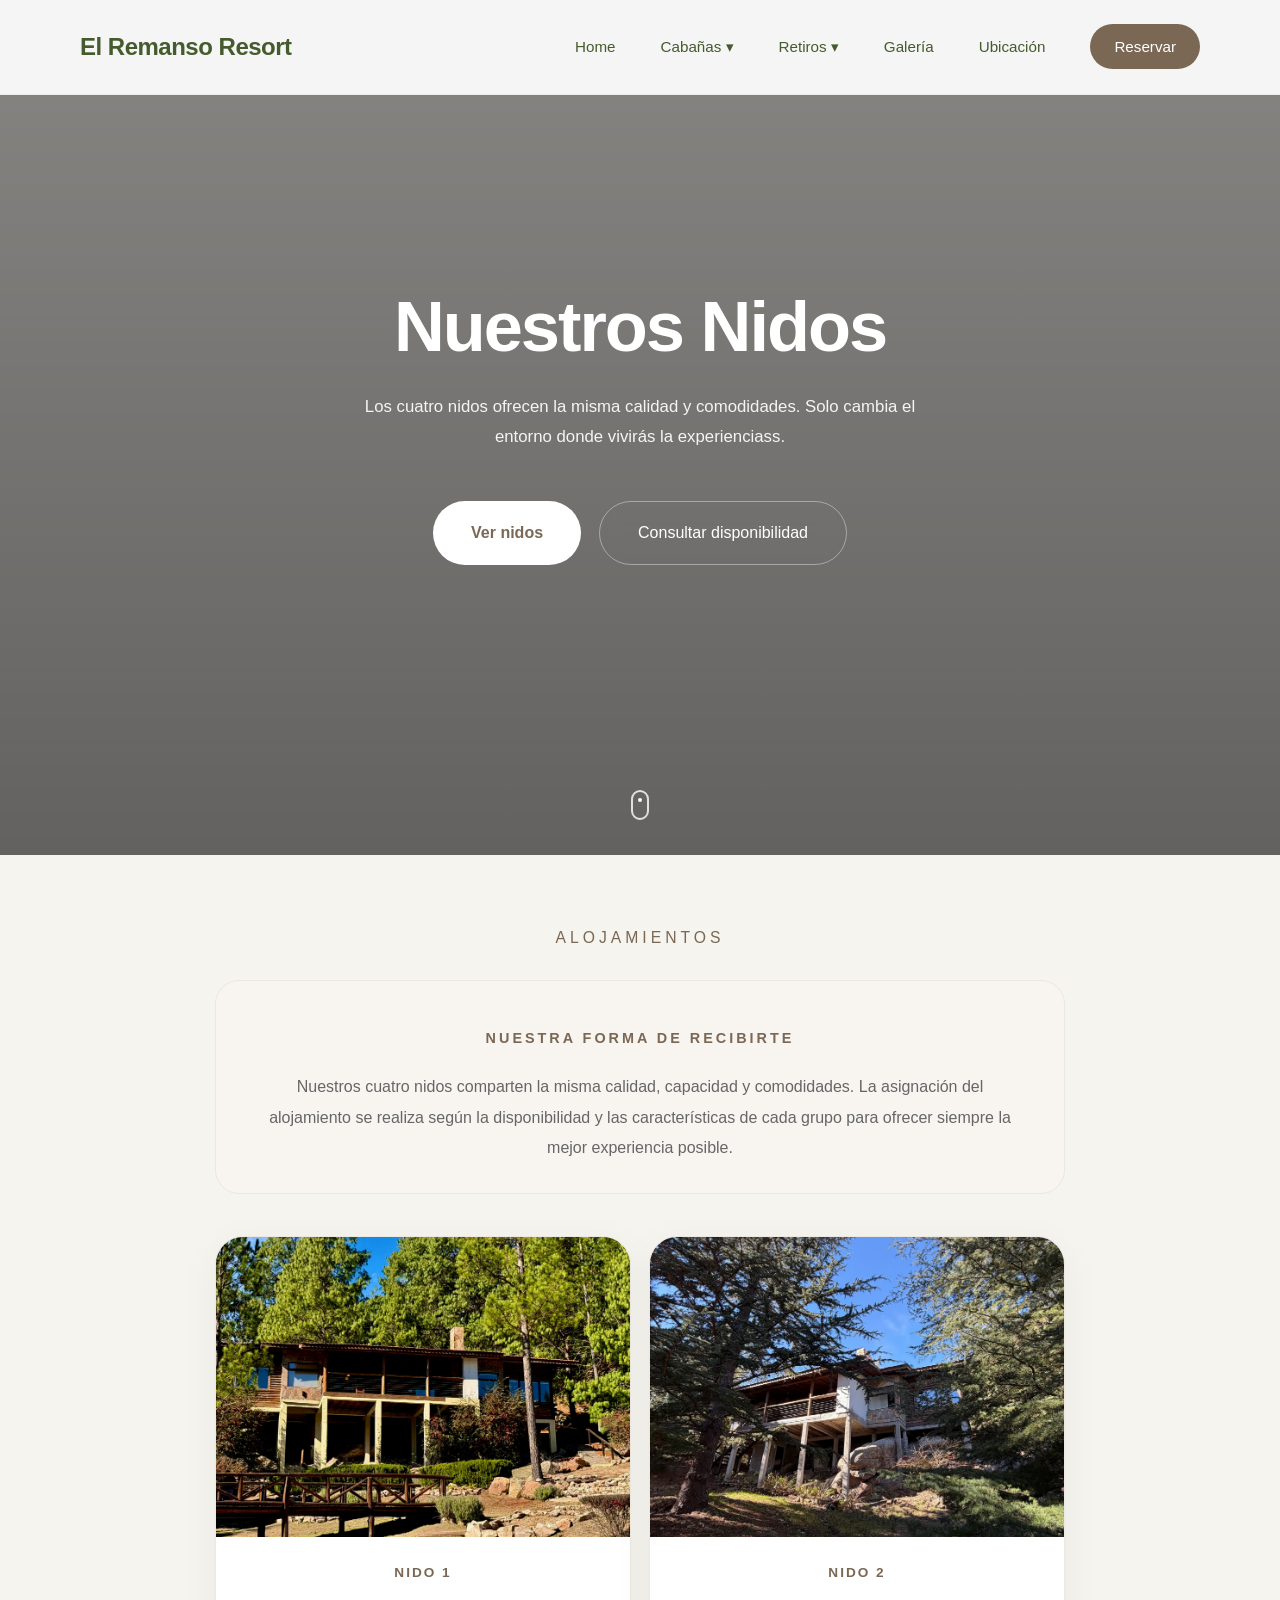
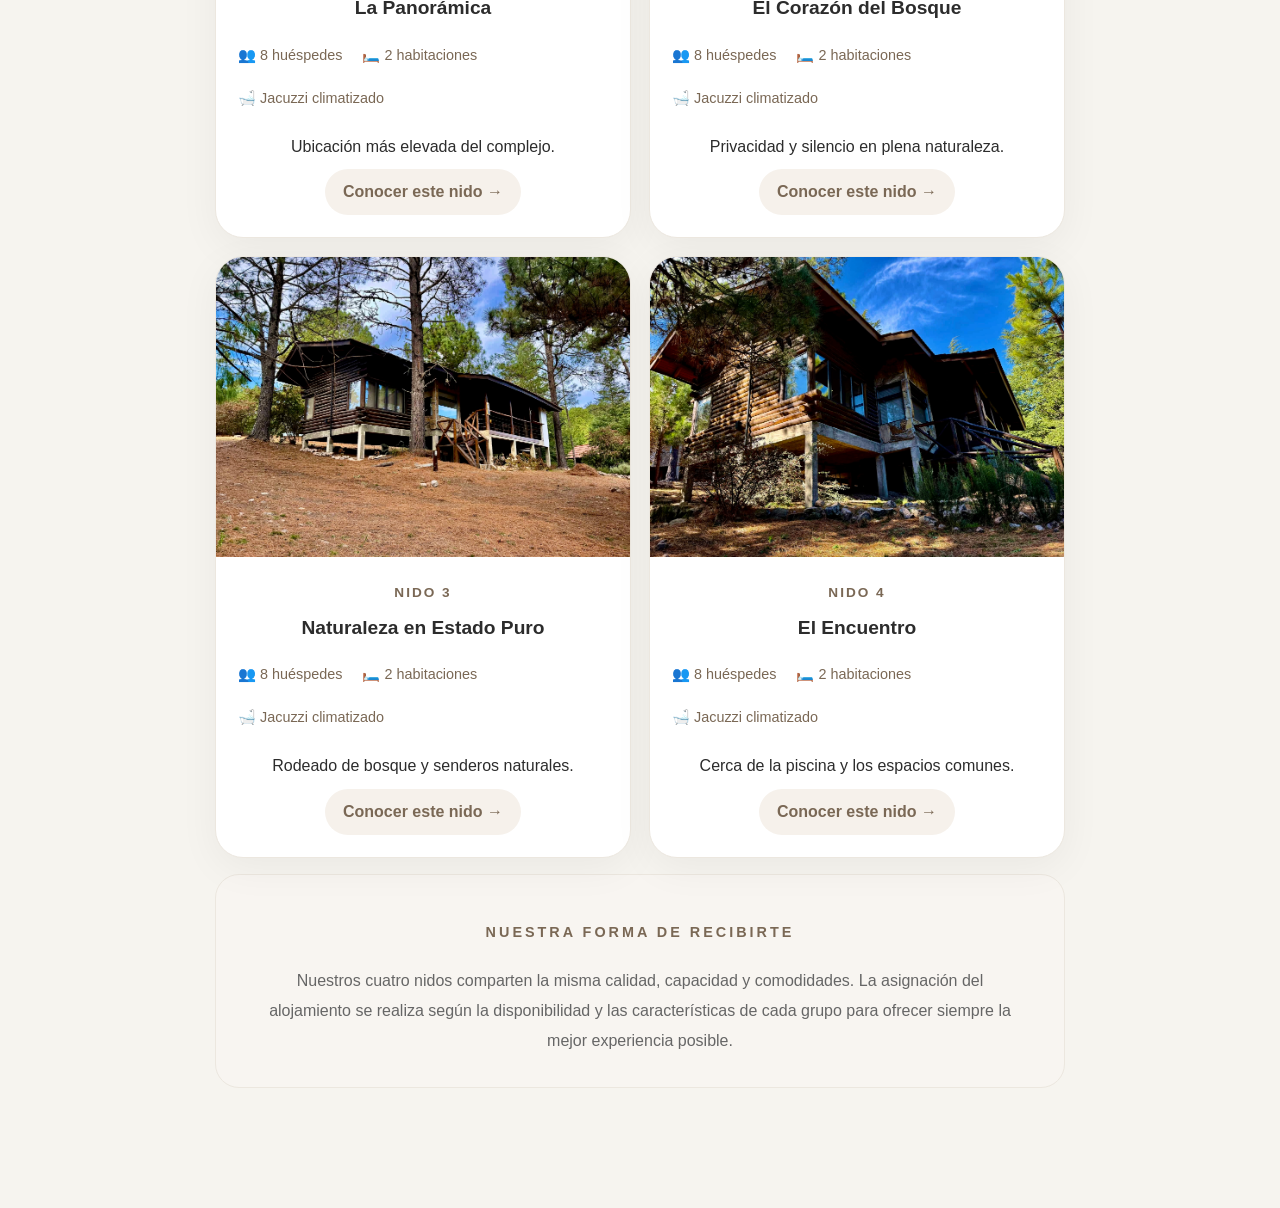
==== pages/cabañas.html @ b99bbecd "feat(mobile): refine cabin cards, hero interactions and slider structure" ====
<!DOCTYPE html>
<html lang="en">
<head>
    <meta charset="UTF-8">
    <meta name="viewport" content="width=device-width, initial-scale=1.0">
    <title>Cabañas</title>
    <link rel="stylesheet" href="../css/style.css">
    <link rel="stylesheet" href="../index.html">
   <link
rel="stylesheet"
href="https://cdnjs.cloudflare.com/ajax/libs/font-awesome/6.5.1/css/all.min.css"
/>
</head>

<body>


<!-- =========================
NAVBAR
========================= -->

<nav class="navbar">


<div class="logo">
    El Remanso Resort
</div>

<ul class="nav-links">

    <!-- HOME -->

    <li>
        <a href="../index.html">
            Home
        </a>
    </li>

    <!-- CABAÑAS -->

    <li class="dropdown">

        <a href="./cabañas.html#cabins">
            Cabañas ▾
        </a>

        <ul class="dropdown-menu">

            <li>
                <a href="./cabañas.html#cabins">
                    Ver todos los nidos
                </a>
            </li>

        </ul>

    </li>

    <!-- EXPERIENCIAS -->

    <li class="dropdown">

        <a href="./experiencia.html">
           Retiros ▾
        </a>

        <ul class="dropdown-menu">

            <li>
                <a href="./experiencia.html#experiences">
                    Ver todas los retiros
                </a>
            </li>

        </ul>

    </li>

    <!-- GALERÍA -->

    <li>
        <a href="./galeria.html">
            Galería
        </a>
    </li>

    <!-- UBICACIÓN -->

    <li>
        <a href="./ubicacion.html">
            Ubicación
        </a>
    </li>

    <!-- CTA -->

    <li>

        <a href="#"
           class="nav-contact-btn">

            Reservar

        </a>

    </li>

</ul>


</nav>



<!-- =========================
BOTTOM NAVIGATION - MOBILE
========================= -->

<nav class="remanso-mobile-nav">

    <a href="../index.html">

      <i class="fa-solid fa-house"></i>

        <span>Inicio</span>

    </a>

    <a href="./cabañas.html" class="active">

       <i class="fa-solid fa-tree"></i>

        <span>Cabañas</span>

    </a>

    <a href="./experiencia.html">

        <i class="fa-solid fa-mountain-sun"></i>

        <span>Retiros</span>

    </a>

    <a href="./ubicacion.html">

    <i class="fa-solid fa-location-dot"></i>

    <span>Ubicación</span>

</a>

    <a href="https://wa.me/5493546476564?text=Hola,%20escribo%20desde%20la%20web%20de%20El%20Remanso%20Resort%20y%20me%20gustar%C3%ADa%20consultar%20por%20una%20reserva."
       target="_blank">

      <i class="fa-brands fa-whatsapp"></i>

        <span>Reservar</span>

    </a>

</nav>




<!-- =========================
CABAÑAS - HERO DESKTOP
========================= -->

<section class="remanso-cabins-hero remanso-desktop-only">

    <div class="remanso-cabins-hero-overlay"></div>
     

    <div class="remanso-cabins-hero-content">


        <h1 class="remanso-cabins-hero-title">
            Nuestros Nidos
            
        </h1>

        <p class="remanso-cabins-hero-description">

            Los cuatro nidos ofrecen la misma calidad y comodidades.
            Solo cambia el entorno donde vivirás la experienciass.

        </p>

        <div class="remanso-cabins-hero-buttons">

            <a href="#cabins"
               class="remanso-cabins-primary-button">

                Ver nidos

            </a>

            <a href="https://wa.me/5493546476564?text=Hola,%20escribo%20desde%20la%20sección%20Nidos%20de%20la%20web%20de%20El%20Remanso%20Resort%20y%20me%20gustaría%20consultar%20por%20alojamiento."
               class="remanso-cabins-secondary-button">

                Consultar disponibilidad

            </a>

        </div>

    </div>

    <div class="remanso-scroll-indicator">

        <span></span>

    </div>

</section>







<!-- =========================
CATÁLOGO - DESKTOP
========================= -->

<section
class="remanso-cabins-catalog remanso-desktop-only"
id="cabins">

    <div class="remanso-cabins-catalog-header">

        <span class="remanso-cabins-catalog-label">

            ALOJAMIENTOS


        </span>
        <div class="remanso-cabins-note">

        <span class="remanso-cabins-note-label">

            NUESTRA FORMA DE RECIBIRTE

        </span>

        <p>

            Nuestros cuatro nidos comparten la misma calidad,
            capacidad y comodidades. La asignación del alojamiento
            se realiza según la disponibilidad y las características
            de cada grupo para ofrecer siempre la mejor experiencia posible.

        </p>

    </div>
 

        

    <div class="remanso-cabins-grid">

        <!-- NIDO 1 -DESKTOP-->

        <article class="remanso-cabin-card">

            <div class="remanso-cabin-image">

                <img
                src="../assets/nidos/nido1/herocabin-nido1.jpg"
                alt="Nido 1">

            </div>

            <div class="remanso-cabin-content">

                <span class="remanso-cabin-number">

                    NIDO 1

                </span>

                <h3 class="remanso-cabin-title">

                    La Panorámica

                </h3>

                <div class="remanso-cabin-meta">

                    <span>👥 8 huéspedes</span>
                    <span>🛏️ 2 habitaciones</span>
                    <span>🛁 Jacuzzi climatizado</span>

                </div>

                <p class="remanso-cabin-highlight">

                    Ubicación más elevada del complejo.

                </p>

                <a
                href="./nido/nido1.html"
                class="remanso-cabin-button">

                    Conocer este nido →

                </a>

            </div>

        </article>

        <!-- NIDO 2 DESKTOP -->

        <article class="remanso-cabin-card">

            <div class="remanso-cabin-image">

                <img
                src="../assets/nidos/nido2/hero.webp"
                alt="Nido 2">

            </div>

            <div class="remanso-cabin-content">

                <span class="remanso-cabin-number">

                    NIDO 2

                </span>

                <h3 class="remanso-cabin-title">

                    El Corazón del Bosque

                </h3>

                <div class="remanso-cabin-meta">

                    <span>👥 8 huéspedes</span>
                    <span>🛏️ 2 habitaciones</span>
                    <span>🛁 Jacuzzi climatizado</span>

                </div>

                <p class="remanso-cabin-highlight">

                    Privacidad y silencio en plena naturaleza.

                </p>

                <a
                href="./nido/nido2.html"
                class="remanso-cabin-button">

                    Conocer este nido →

                </a>

            </div>

        </article>

        <!-- NIDO 3 - DESKTOP -->

        <article class="remanso-cabin-card">

            <div class="remanso-cabin-image">

                <img
                src="../assets/nidos/nido3/hero3.jpg"
                alt="Nido 3">

            </div>

            <div class="remanso-cabin-content">

                <span class="remanso-cabin-number">

                    NIDO 3

                </span>

                <h3 class="remanso-cabin-title">

                    Naturaleza en Estado Puro

                </h3>

                <div class="remanso-cabin-meta">

                    <span>👥 8 huéspedes</span>
                    <span>🛏️ 2 habitaciones</span>
                    <span>🛁 Jacuzzi climatizado</span>

                </div>

                <p class="remanso-cabin-highlight">

                    Rodeado de bosque y senderos naturales.

                </p>

                <a
                href="./nido/nido3.html"
                class="remanso-cabin-button">

                    Conocer este nido →

                </a>

            </div>

        </article>

        <!-- NIDO 4 - DESKTOP-->

        <article class="remanso-cabin-card">

            <div class="remanso-cabin-image">

                <img
                src="../assets/nidos/nido4/hero4.jpg"
                alt="Nido 4">

            </div>

            <div class="remanso-cabin-content">

                <span class="remanso-cabin-number">

                    NIDO 4

                </span>

                <h3 class="remanso-cabin-title">

                    El Encuentro

                </h3>

                <div class="remanso-cabin-meta">

                    <span>👥 8 huéspedes</span>
                    <span>🛏️ 2 habitaciones</span>
                    <span>🛁 Jacuzzi climatizado</span>

                </div>

                <p class="remanso-cabin-highlight">

                    Cerca de la piscina y los espacios comunes.

                </p>

                <a
                href="./nido/nido4.html"
                class="remanso-cabin-button">

                    Conocer este nido →

                </a>

            </div>

        </article>

    </div>

    <div class="remanso-cabins-note">

        <span class="remanso-cabins-note-label">

            NUESTRA FORMA DE RECIBIRTE

        </span>

        <p>

            Nuestros cuatro nidos comparten la misma calidad,
            capacidad y comodidades. La asignación del alojamiento
            se realiza según la disponibilidad y las características
            de cada grupo para ofrecer siempre la mejor experiencia posible.

        </p>

    </div>

</section>







<!-- =========================
   HERO 1- CABAÑAS - MOBILE
========================= -->

<section class="remanso-mobile-cabins-hero remanso-mobile-only">

    <div class="remanso-mobile-cabins-hero-overlay"></div>

    <div class="remanso-mobile-cabins-hero-content">

        <span class="remanso-cabins-label">
            NUESTRAS CABAÑAS
        </span>

        <div class="remanso-cabins-line"></div>

        <p class="remanso-cabins-hero-description">

            Los cuatro nidos ofrecen la misma calidad y comodidades.
            Solo cambia el entorno donde vivirás la experiencia.


        </p>

        <div class="remanso-cabins-hero-buttons">

            <a href="#cabins-mobile" class="remanso-cabins-primary-button">
                Ver los nidos
            </a>

            <a href="https://wa.me/5493546476564?text=Hola,%20me%20gustaría%20consultar%20por%20alojamiento."
               class="remanso-cabins-secondary-button">

                Consultar disponibilidad

            </a>

        </div>

    </div>

    <div class="remanso-scroll-indicator">
        <span></span>
    </div>

</section>





<!-- =========================
 1 CABAÑAS - CATÁLOGO - MOBILE
========================= -->

<section class="remanso-mobile-cabins-catalog remanso-mobile-only" id="cabins-mobile">

    <div class="remanso-mobile-cabins-header">

    <span class="remanso-mobile-cabins-label">
        ALOJAMIENTOS
    </span>

    <div class="remanso-mobile-cabins-line"></div>

    <h2 class="remanso-mobile-cabins-title">
        Nuestra forma de recibirte
    </h2>

    <p class="remanso-mobile-cabins-description">
        Cada nido ofrece una experiencia única dentro del complejo. Ambas comparten la misma calidad, capacidad y comodidades.
        La asignación se realiza según la disponibilidad para brindar siempre la mejor experiencia.
    </p>

</div>


<!-- =========================
1 CABAÑAS - CARDS - MOBILE
========================= -->

<section class="remanso-mobile-cabins-grid">

    <!-- CABAÑA 1 -->

    <a href="./nido/nido1.html"
       class="remanso-mobile-cabin-card">

        <div class="remanso-mobile-cabin-image">
            <img src="../assets/nidos/nido1/herocabin-nido1.jpg"
                 alt="Nido 1 - La Panorámica">
        </div>

        <div class="remanso-mobile-cabin-content">

            <span class="remanso-mobile-cabin-number">
                NIDO 1
            </span>

            <h3 class="remanso-mobile-cabin-title">
                La Panorámica
            </h3>

            <div class="remanso-mobile-cabin-meta">

                <span>
                    <i class="fa-solid fa-user-group"></i>
                    8 huéspedes
                </span>

                <span>
                    <i class="fa-solid fa-bed"></i>
                    2 habitaciones
                </span>

                <span>
                    <i class="fa-solid fa-hot-tub-person"></i>
                    Jacuzzi climatizado
                </span>

            </div>

            <p class="remanso-mobile-cabin-highlight">
                Ubicación más elevada del complejo.
            </p>

            <span class="remanso-mobile-cabin-button">
                Conocer este nido →
            </span>

        </div>

    </a>

    <!-- CABAÑA 2 -->

    <a href="./nido/nido2.html"
       class="remanso-mobile-cabin-card">

        <div class="remanso-mobile-cabin-image">
            <img src="../assets/nidos/nido2/hero.webp"
                 alt="Nido 2 - El Corazón del Bosque">
        </div>

        <div class="remanso-mobile-cabin-content">

            <span class="remanso-mobile-cabin-number">
                NIDO 2
            </span>

            <h3 class="remanso-mobile-cabin-title">
                El Corazón del Bosque
            </h3>

            <div class="remanso-mobile-cabin-meta">

                <span>
                    <i class="fa-solid fa-user-group"></i>
                    8 huéspedes
                </span>

                <span>
                    <i class="fa-solid fa-bed"></i>
                    2 habitaciones
                </span>

                <span>
                    <i class="fa-solid fa-hot-tub-person"></i>
                    Jacuzzi climatizado
                </span>

            </div>

            <p class="remanso-mobile-cabin-highlight">
                Privacidad y silencio en plena naturaleza.
            </p>

            <span class="remanso-mobile-cabin-button">
                Conocer este nido →
            </span>

        </div>

    </a>

    <!-- CABAÑA 3 -->

    <a href="./nido/nido3.html"
       class="remanso-mobile-cabin-card">

        <div class="remanso-mobile-cabin-image">
            <img src="../assets/nidos/nido3/hero3.jpg"
                 alt="Nido 3 - Naturaleza en Estado Puro">
        </div>

        <div class="remanso-mobile-cabin-content">

            <span class="remanso-mobile-cabin-number">
                NIDO 3
            </span>

            <h3 class="remanso-mobile-cabin-title">
                Naturaleza en Estado Puro
            </h3>

            <div class="remanso-mobile-cabin-meta">

                <span>
                    <i class="fa-solid fa-user-group"></i>
                    8 huéspedes
                </span>

                <span>
                    <i class="fa-solid fa-bed"></i>
                    2 habitaciones
                </span>

                <span>
                    <i class="fa-solid fa-hot-tub-person"></i>
                    Jacuzzi climatizado
                </span>

            </div>

            <p class="remanso-mobile-cabin-highlight">
                Rodeado de bosque y senderos naturales.
            </p>

            <span class="remanso-mobile-cabin-button">
                Conocer este nido →
            </span>

        </div>

    </a>

    <!-- CABAÑA 4 -->

    <a href="./nido/nido4.html"
       class="remanso-mobile-cabin-card">

        <div class="remanso-mobile-cabin-image">
            <img src="../assets/nidos/nido4/hero4.jpg"
                 alt="Nido 4 - El Encuentro">
        </div>

        <div class="remanso-mobile-cabin-content">

            <span class="remanso-mobile-cabin-number">
                NIDO 4
            </span>

            <h3 class="remanso-mobile-cabin-title">
                El Encuentro
            </h3>

            <div class="remanso-mobile-cabin-meta">

                <span>
                    <i class="fa-solid fa-user-group"></i>
                    8 huéspedes
                </span>

                <span>
                    <i class="fa-solid fa-bed"></i>
                    2 habitaciones
                </span>

                <span>
                    <i class="fa-solid fa-hot-tub-person"></i>
                    Jacuzzi climatizado
                </span>

            </div>

            <p class="remanso-mobile-cabin-highlight">
                Cerca de la piscina y los espacios comunes.
            </p>

            <span class="remanso-mobile-cabin-button">
                Conocer este nido →
            </span>

        </div>

    </a>

</section>

<div class="remanso-mobile-cabins-note">

    <span class="remanso-mobile-cabins-note-label">
        NUESTRA FORMA DE RECIBIRTE
    </span>

    <p>
        Nuestros cuatro nidos comparten la misma calidad, capacidad y comodidades.
        La asignación se realiza según la disponibilidad para brindar siempre la mejor experiencia.
    </p>

</div>







<!-- =========================
BOTON WHATSAPP - FLOTANTE - DESKTOP
========================= -->

<a
href="https://wa.me/5493546476564?text=Hola,%20escribo%20desde%20la%20secci%C3%B3n%20Caba%C3%B1as%20de%20la%20web%20de%20El%20Remanso%20Resort%20y%20me%20gustar%C3%ADa%20recibir%20informaci%C3%B3n%20sobre%20alojamiento,%20disponibilidad%20y%20opciones%20para%20mi%20estad%C3%ADa."
class="remanso-whatsapp"
target="_blank"
rel="noopener noreferrer">

    <i class="fa-brands fa-whatsapp"></i>

</a>


    
</body>
</html>
---- css/style.css ----
*{
margin:0;
padding:0;
box-sizing:border-box;
}

body{
font-family:Arial, Helvetica, sans-serif;
background:#f6f4ef;
color:#2c2c2c;
line-height:1.6;
}

:root{

--remanso-green:#465B2D;
--remanso-green-dark:#3E5127;

--remanso-sand:#E6E0D2;
--remanso-sand-dark:#CFC7B5;

--remanso-text:#232323;

}



/* =========================
   NAVBAR
========================= */

.navbar{
    position:fixed;
    top:0;
    left:0;

    width:100%;

    display:flex;
    justify-content:space-between;
    align-items:center;

    padding:28px 80px;

    background:rgba(255,255,255,.92);

    backdrop-filter:blur(14px);
    -webkit-backdrop-filter:blur(14px);

    border-bottom:1px solid rgba(0,0,0,.04);

    z-index:1000;

    transition:.3s ease;
}

/* NAVBAR - LOGO */

.logo{
    font-size:1.5rem;

    font-weight:600;

    letter-spacing:-0.5px;

    color: var(--remanso-green);

    cursor:pointer;
}

/* NAVBAR-  MENÚ */

.nav-links{
    display:flex;

    align-items:center;

    list-style:none;

    gap:45px;
}

/* LINKS */

.nav-links a{
    position:relative;

    text-decoration:none;

    color: var(--remanso-green);

    font-size:.95rem;

    font-weight:500;

    transition:.3s ease;
}

/* EFECTO HOVER */

.nav-links a::after{
    content:"";

    position:absolute;

    left:0;
    bottom:-8px;

    width:0;

    height:1.5px;

  background: var(--remanso-green);

    transition:.3s ease;
}

.nav-links a:hover{
    color: var(--remanso-green);
}

.nav-links a:hover::after{
    width:100%;
}

.nav-contact-btn{
    padding:14px 24px;

    background:#7a6855;

    color:white !important;

    border-radius:55px;

    transition:.3s ease;
}

.nav-contact-btn::after{
    display:none;
}

.nav-contact-btn:hover{
background: var(--remanso-green);

    transform:translateY(-2px);
}



/* ACTIVO */

.navbar a.active{

    color:var(--remanso-green);

}

.navbar a.active i{

    transform:translateY(-2px);

}

/* HOVER */

.navbar a:hover{

    color:var(--remanso-green);

}



/* =========================
DROPDOWN
========================= */

.dropdown{


position:relative;


}

/* MENÚ DESPLEGABLE */

.dropdown-menu{


position:absolute;

top:100%;
left:0;

min-width:220px;

padding:12px 0;

margin-top:12px;

background:white;

border:1px solid #ece7df;

border-radius:18px;

box-shadow:
0 15px 40px rgba(0,0,0,.08);

list-style:none;

opacity:0;

visibility:hidden;

transform:translateY(10px);

transition:.3s ease;

z-index:999;


}

/* APERTURA */

.dropdown:hover .dropdown-menu{


opacity:1;

visibility:visible;

transform:translateY(0);


}

/* LINKS */

.dropdown-menu li{


width:100%;


}

.dropdown-menu a{


display:block;

padding:12px 20px;

text-decoration:none;

color:#555;

font-size:.95rem;

transition:.25s ease;


}

/* HOVER */

.dropdown-menu a:hover{


background:#f8f5f1;

color:#7a6855;


}

/* ==========================================
BOTTOM NAVIGATION MOBILE
========================================== */

.remanso-mobile-nav{

    position:fixed;

    bottom:0;

    left:0;


    width:100%;

    max-width: none;

    padding:15px 0px;

    display:none;

    justify-content:space-evenly;

    align-items:center;

    background:rgba(255,255,255,.97);

    backdrop-filter:blur(18px);
    -webkit-backdrop-filter:blur(18px);

    border:none;

   border-top:1px solid rgba(0,0,0,.06);
    
   box-shadow:
   0 -6px 18px rgba(0,0,0,.05);

    z-index:9999;

}

/* BOTONES */

.remanso-mobile-nav a{

    flex:1;

    display:flex;

    flex-direction:column;

    justify-content:center;

    align-items:center;

    gap:8px;

    text-decoration:none;

    color:#7b7b7b;

    font-size:.80rem;

    font-weight:500;

   transition:
color .25s ease,
transform .25s ease;



}

/* ICONOS */

.remanso-mobile-nav i{

    font-size:1.35rem;

    transition:.3s ease;

}

/* ACTIVO */

.remanso-mobile-nav a.active{

    color:var(--remanso-green);

}

.remanso-mobile-nav a.active i{

    transform:translateY(-2px);

}

/* HOVER */

.remanso-mobile-nav a:hover{

    color:var(--remanso-green);

}

/* RESPONSIVE */

@media(max-width:768px){

    .navbar{

        display:none;

    }

    .remanso-mobile-nav{

        display:flex;

    }

}





/* =========================
       HERO - HOME
========================= */

.remanso-home-hero{
position:relative;
min-height:95vh;

background-image:url("../assets/home/hero-home.webp");
background-size:cover;
background-position:center;
display:flex;
align-items:center;
padding:0 8%;

}
.remanso-home-overlay{
    position:absolute;
    inset:0;

    background:
    linear-gradient(
        90deg,
        rgba(0,0,0,.76) 0%,
        rgba(0,0,0,.45) 40%,
        rgba(0,0,0,.15) 100%
    );
}

.remanso-home-container{
position:relative;
z-index:2;
max-width: 780px;
color: white;
 padding-top:50px;

}

.remanso-home-label{
display:inline-block;
margin-bottom:32px;
letter-spacing:8px;
font-size:.82rem;
text-transform: uppercase;
opacity: .95;
}
.remanso-home-title{
    font-size:5rem;
    line-height:1.05;
    margin-bottom:32px;
    font-weight:700;
    letter-spacing:-2px;
    text-shadow:0 8px 30px rgba(0,0,0,.25);
}


.remanso-home-title::before{
    content:"";

    display:block;

    width:80px;
    height:2px;

   background: var(--remanso-green);

    margin-bottom:28px;

    opacity:.8;
}


.remanso-home-description{
    max-width:470px;

    font-size:1.15rem;

    line-height:1.9;

    margin-bottom:50px;

    opacity:.95;
}

.remanso-home-button{
    display:inline-block;

    padding:20px 46px;

    background: var(--remanso-green);

    color: white;

    text-decoration:none;

    border-radius:50px;

    font-weight:650;

    box-shadow:
    0 15px 35px rgba(0,0,0,.15);

    transition:.3s;
}
.remanso-home-button:hover{
    transform:translateY(-4px);

    box-shadow:
    0 20px 40px rgba(0,0,0,.25);
}


.remanso-home-secondary-link{

    margin-top:18px;

    text-align:center;

}

.remanso-home-secondary-link a{

    color:#ffffff;

    text-decoration:none;

    font-size:.95rem;

    opacity:.9;

}

.remanso-home-secondary-link a:hover{

    opacity:1;

}


/* =========================
SCROLL INDICATOR
========================= */

.remanso-scroll-indicator{

    position:absolute;

    bottom:35px;

    left:50%;

    transform:translateX(-50%);

    display:flex;

    justify-content:center;

    align-items:center;

    z-index:20;

}

.remanso-scroll-indicator span{

    width:18px;

    height:30px;

    border:2px solid rgba(255,255,255,.8);

    border-radius:30px;

    position:relative;

}

.remanso-scroll-indicator span::before{

    content:"";

    position:absolute;

    top:6px;

    left:50%;

    transform:translateX(-50%);

    width:4px;

    height:4px;

    border-radius:50%;

    background:#fff;

    animation:scrollIndicator 2s infinite;

}

@keyframes scrollIndicator{

    0%{

        opacity:0;

        transform:translate(-50%,0);

    }

    30%{

        opacity:1;

    }

    100%{

        opacity:0;

        transform:translate(-50%,12px);

    }


}


/* =========================
HERO - HOME- RESPONSIVE MOBILE
========================= */

@media (max-width:768px){

.remanso-home-hero{

    min-height:72vh;

    padding:110px 24px 90px;

    align-items:flex-start;

}
.remanso-home-container{

    max-width:100%;

    display:flex;

    flex-direction:column;

}

.remanso-home-label{

    letter-spacing:4px;

    font-size:.70rem;

    margin-bottom:18px;

}
.remanso-home-title{

    font-size:2.8rem;

    line-height:1.05;

    margin-bottom:22px;

    letter-spacing:-1px;

}
.remanso-home-title::before{

    width:55px;

    margin-bottom:18px;

}
.remanso-home-description{

    max-width:100%;

    font-size:1rem;

    line-height:1.7;

    margin-bottom:32px;

}
.remanso-home-button{

    width:100%;

    display:flex;

    justify-content:center;

    align-items:center;

    padding:18px;

}
.remanso-scroll-indicator span{

    width:16px;

    height:26px;

}
.remanso-scroll-indicator{

    margin-top:32px;

}

.remanso-scroll-indicator span::before{

    width:3px;

    height:3px;

}

.remanso-home-secondary-link{

    margin-top:24px;

}

}




/* =========================
   HOME- BLOQUE 1  EXPERIENCIA 
========================= */

.remanso-experience-section{
    padding:140px 8%;
    background:#f8f5f1;
}

/* HEADER */

.remanso-experience-header{
    max-width:900px;
    margin:0 auto 100px auto;
    text-align:center;
}

.remanso-experience-label{
    display:inline-block;

    margin-bottom:24px;

    letter-spacing:6px;
    font-size:.75rem;
    text-transform:uppercase;

   color: var(--remanso-green);

    opacity:.9;
}

.remanso-experience-title{
    font-size:4rem;
    line-height:1.15;
    font-weight:700;

    max-width:850px;
    margin:0 auto 30px;

    color:#2c2c2c;

    letter-spacing:-2px;
}

.remanso-experience-title::before{
    content:"";

    display:block;

    width:80px;
    height:2px;

    background:#7a6855;

    margin:0 auto 35px;
}

.remanso-experience-description{
    max-width:720px;

    margin:0 auto;

    color:#666;

    font-size:1.15rem;
    line-height:1.9;
}

/* GRID */
.remanso-experience-grid{
    display:grid;
    grid-template-columns:repeat(2,1fr);
    gap:40px;
    max-width:1200px;
    margin:auto;
}

/* CARD */

.remanso-experience-card{
    background:white;

    border-radius:28px;

    overflow:hidden;

    box-shadow:
    0 15px 40px rgba(0,0,0,.06);

    transition:all .4s ease;
}

.remanso-experience-card:hover{
    transform:translateY(-10px);

    box-shadow:
    0 30px 60px rgba(0,0,0,.12);
}

/* IMAGEN */

.remanso-experience-image{
    height:320px;

    background:#d9d9d9;

    overflow:hidden;
}

.remanso-experience-image img{
    width:100%;
    height:100%;

    object-fit:cover;

    display:block;

    transition:transform .6s ease;
}

.remanso-experience-card:hover .remanso-experience-image img{
    transform:scale(1.05);
}

/* CONTENIDO */

.remanso-experience-card h3{
    padding:30px 30px 15px;

    font-size:1.5rem;

    font-weight:600;

    color:#2c2c2c;
}

.remanso-experience-card p{
    padding:0 30px 35px;

    color:#5d5d5d;

    line-height:1.9;

    font-size:1rem;
}

/* RESPONSIVE  LO OCULTAMOS DE MOBILE  */

@media(max-width:768px){

    .remanso-experience-section{

        display:none;

    }

}




/* =========================
   HOME- BLOQUE 2 - CABAÑAS
========================= */

.remanso-cabins-section{
    padding:140px 8%;
}

/* HEADER */

.remanso-cabins-header{
    max-width:900px;

    margin:0 auto 90px auto;

    text-align:center;
}

.remanso-cabins-label{
    display:block;

    margin-bottom:24px;

    letter-spacing:5px;

    font-size:.85rem;

    text-transform:uppercase;

    color: var(--remanso-green);

    font-weight:500;
}



.remanso-cabins-line{
    width:90px;
    height:2px;

  background: var(--remanso-green);

    margin:0 auto 40px auto;

    opacity:.8;
}

.remanso-cabins-title{
    font-size:4rem;

    line-height:1.15;

    letter-spacing:-2px;

    font-weight:600;

   color: var(--remanso-green);

    margin-bottom:30px;
}

.remanso-cabins-description{
    max-width:720px;

    margin:0 auto;

    font-size:1.15rem;

    line-height:1.9;

    color: var(--remanso-green);
}

/* IMAGEN PRINCIPAL */

.remanso-cabins-gallery{
    max-width:1200px;

    margin:80px auto 60px auto;

    display:grid;

    grid-template-columns:2fr 1fr;
    gap:20px;
}

.cabin-photo{
    overflow:hidden;

    border-radius:24px;

    box-shadow:
    0 20px 50px rgba(0,0,0,.08);
}

.cabin-photo img{
    width:100%;
    height:100%;

    object-fit:cover;

    display:block;

    transition:transform .8s ease;
}

.cabin-photo:hover img{
    transform:scale(1.05);
}

.cabin-photo-large{
    height:420px;
}

.cabin-photo-large img{
    height:420px;
  
}

.cabin-photo:nth-child(2){
    height:420px;
}

.cabin-photo:nth-child(2) img{
    height:420px;
}

.cabin-photo:nth-child(3){
    height:260px;
}

.cabin-photo:nth-child(3) img{
    height:260px;
}

.cabin-photo-wide{
    height:260px;
}

.cabin-photo-wide img{
    height:260px;
}


/* FEATURES - CHECK LIST */
.remanso-cabins-features{
    display:flex;

    justify-content:center;

    flex-wrap:wrap;

    gap:16px;

    margin:50px auto 60px auto;

    max-width:900px;
}

.remanso-feature{
    display:flex;
    align-items:center;
    gap:10px;

    padding:14px 22px;

    background:#fff;

    border-radius:999px;

    border:1px solid rgba(70,91,45,.12);

  color: var(--remanso-green);

    font-size:.95rem;

    font-weight:500;

    transition:.3s ease;

    box-shadow:
    0 8px 20px rgba(0,0,0,.04);
}


.remanso-feature::before{
    content:"✓";

   color: var(--remanso-green);

    font-weight:700;
}


.remanso-feature:hover{
    transform:none;
    box-shadow:
    0 8px 20px rgba(0,0,0,.04);
}



/* CTA - BLOQUE 2 - CABAÑAS  */

.remanso-cabins-cta{
    width:100%;

    display:flex;
    justify-content:center;

    margin-top:20px;
}


.remanso-cabins-button{
    display:inline-flex;
    align-items:center;
    gap:12px;

    padding:18px 42px;

   background: var(--remanso-green);
    color:white;

    text-decoration:none;

    border-radius:999px;

    font-weight:500;

    transition:all .35s ease;
}
.remanso-cabins-button:hover{
    transform:translateY(-4px);

  background: var(--remanso-green);

    box-shadow:
    0 18px 40px rgba(122,104,85,.22);
}


/* =========================
HOME
CABAÑAS RESPONSIVE MOBILE
========================= */

@media(max-width:768px){

.remanso-cabins-section{

    padding:90px 24px;

}

/* HEADER */

.remanso-cabins-header{

    margin-bottom:50px;

}

.remanso-cabins-label{

    font-size:.72rem;

    letter-spacing:4px;

    margin-bottom:18px;
    color: var(--remanso-green);

}

.remanso-cabins-line{

    width:55px;

    margin-bottom:24px;

}

.remanso-cabins-title{

    font-size:2.4rem;

    letter-spacing:-1px;

    margin-bottom:20px;

}

.remanso-cabins-description{

    font-size:1rem;

    line-height:1.7;

}


/* =========================
GALERÍA MOBILE
========================= */

.remanso-cabins-gallery{

    display:flex;

    overflow-x:auto;

    gap:16px;

    margin:50px 0 25px;

    scroll-snap-type:x mandatory;

    scroll-behavior:smooth;

    -webkit-overflow-scrolling:touch;

    scrollbar-width:none;

}

.remanso-cabins-gallery::-webkit-scrollbar{

    display:none;

}


/* TODAS LAS FOTOS */

.cabin-photo{

    display:block;

    flex:0 0 88%;

    height:280px;

    border-radius:22px;

    overflow:hidden;

    scroll-snap-align:center;

}

.cabin-photo img{

    width:100%;

    height:100%;

    object-fit:cover;

}


/* ELIMINAMOS ALTURAS DISTINTAS */

.cabin-photo-large,
.cabin-photo-wide{

    height:280px;

}


/* =========================
INDICADOR
========================= */

.remanso-cabins-gallery-indicator{

    display:flex;

    justify-content:center;

    align-items:center;

    gap:8px;

    margin-bottom:35px;

}
.remanso-gallery-indicator span{

    width:8px;
    height:8px;

    border-radius:50%;

    background:rgba(255,255,255,.45);

    transition:
        width .30s ease,
        background .30s ease,
        transform .30s ease;

}

.remanso-gallery-indicator span.active{

    width:24px;

    background:#fff;

    transform:scale(1.05);

}


/* =========================
CHECKLIST
========================= */

.remanso-cabins-features{

    display:flex;

    flex-direction:column;

    align-items:flex-start;

    gap:16px;

    margin-bottom:40px;

}


/* CTA */

.remanso-cabins-button{

    width:100%;

    justify-content:center;

    padding:18px;

}

}






/* =========================
   HOME - BLOQUE 3
   EXPERIENCIAS / RETIROS
========================= */
.remanso-retreats-section{
    padding:140px 8%;
    background:transparent;
}






/* HEADER */

.remanso-retreats-header{
    max-width:900px;

    margin:0 auto 90px auto;

    text-align:center;
}

.remanso-retreats-label{
    display:block;

    margin-bottom:24px;

    letter-spacing:5px;

    font-size:.85rem;

    text-transform:uppercase;

   color: var(--remanso-green);

    font-weight:500;
}

.remanso-retreats-line{
    width:90px;
    height:2px;

    background: var(--remanso-green);

    margin:0 auto 40px auto;

    opacity:.8;
}

.remanso-retreats-title{
    font-size:4rem;

    line-height:1.15;

    letter-spacing:-2px;

    font-weight:600;
color: var(--remanso-green);

    margin-bottom:30px;
}

.remanso-retreats-description{
    max-width:720px;

    margin:0 auto;

    font-size:1.15rem;

    line-height:1.9;

    color:#666;
}

/* IMAGEN PRINCIPAL */

.remanso-retreats-image{
    max-width:1200px;

    height:600px;

    margin:0 auto 50px auto;

    border-radius:32px;

    overflow:hidden;

    box-shadow:
    0 30px 80px rgba(0,0,0,.08);
}

.remanso-retreats-image img{
    width:100%;
    height:100%;

    object-fit:cover;

    display:block;

    transition:transform .8s ease;
   
}

.remanso-retreats-image:hover img{
    transform:scale(1.03);
}

/* FEATURES */

.remanso-retreats-features{
    display:flex;

    justify-content:center;

    flex-wrap:wrap;

    gap:18px;

    margin-bottom:45px;
}

.retreat-feature{
    display:flex;

    align-items:center;

    gap:10px;

    padding:14px 24px;

    background:white;

    border-radius:999px;

    border:1px solid rgba(122,104,85,.15);

    color:#4a4a4a;

    font-size:.95rem;

    font-weight:500;

    box-shadow:
    0 10px 25px rgba(0,0,0,.04);

    transition:.3s ease;
}

.retreat-feature:hover{
    transform:translateY(-2px);

    box-shadow:
    0 15px 30px rgba(0,0,0,.08);
}

/* CTA */

.remanso-retreats-cta{
    display:flex;

    justify-content:center;
}

.remanso-retreats-cta a{
    display:inline-flex;

    align-items:center;

    gap:12px;

    padding:18px 42px;

    background:#7a6855;

    color:white;

    text-decoration:none;

    border-radius:999px;

    font-weight:500;

    transition:all .35s ease;
}

.remanso-retreats-cta a:hover{
    transform:translateY(-4px);

    background:#695947;

    box-shadow:
    0 18px 40px rgba(122,104,85,.22);
}
/* =========================
HOME
RETIROS MOBILE RESPONSIVE
========================= */

@media(max-width:768px){

.remanso-retreats-section{

    padding:90px 24px;

}

/* HEADER */

.remanso-retreats-header{

    margin-bottom:50px;

}

.remanso-retreats-label{

    font-size:.72rem;

    letter-spacing:4px;

    margin-bottom:18px;

}

.remanso-retreats-line{

    width:55px;

    margin-bottom:24px;

}

.remanso-retreats-title{

    font-size:2.4rem;

    line-height:1.15;

    letter-spacing:-1px;

    margin-bottom:20px;

}

.remanso-retreats-description{

    font-size:1rem;

    line-height:1.7;

}


/* =========================
GALERÍA MOBILE
========================= */

.remanso-retreats-gallery{

    display:flex;

    overflow-x:auto;

    gap:16px;

    margin:50px 0 25px;

    scroll-snap-type:x mandatory;

    scroll-behavior:smooth;

    -webkit-overflow-scrolling:touch;

    scrollbar-width:none;

}

.remanso-retreats-gallery::-webkit-scrollbar{

    display:none;

}


/* TODAS LAS IMÁGENES */

.remanso-retreats-image{

    flex:0 0 88%;

    height:280px;

    border-radius:22px;

    overflow:hidden;

    scroll-snap-align:center;

    margin:0;

}

.remanso-retreats-image img{

    width:100%;

    height:100%;

    object-fit:cover;

}


/* =========================
INDICADOR
========================= */

.remanso-retreats-gallery-indicator{

    display:flex;

    justify-content:center;

    align-items:center;

    gap:8px;

    margin-bottom:35px;

}

.remanso-retreats-gallery-indicator span{

    width:8px;

    height:8px;

    border-radius:50%;

    background:#d6d6d6;

}

.remanso-retreats-gallery-indicator span.active{

    width:24px;

    border-radius:999px;

    background:var(--remanso-green);

}


/* =========================
FEATURES
========================= */

.remanso-retreats-features{

    display:flex;

    flex-direction:column;

    align-items:flex-start;

    gap:16px;

    margin-bottom:40px;

}

.retreat-feature{

    padding:0;

    border:none;

    background:none;

    box-shadow:none;

    color:var(--remanso-green);

    font-size:1rem;

}


/* CTA */

.remanso-retreats-cta a{

    width:100%;

    justify-content:center;

    padding:18px;

}

}




/* =========================
   HOME - BLOQUE 4 - GALERÍA
========================= */

.remanso-gallery-section{
    padding:140px 8%;
}

/* HEADER */

.remanso-gallery-header{
    max-width:900px;

    margin:0 auto 90px auto;

    text-align:center;
}

.remanso-gallery-label{
    display:block;

    margin-bottom:24px;

    letter-spacing:5px;

    font-size:.85rem;

    text-transform:uppercase;

    color:#7a6855;
}

.remanso-gallery-line{
    width:90px;
    height:2px;

    background:#7a6855;

    margin:0 auto 40px auto;

    opacity:.8;
}

.remanso-gallery-title{
    font-size:4rem;

    line-height:1.15;

    letter-spacing:-2px;

    color:#232323;

    margin-bottom:30px;
}

.remanso-gallery-description{
    max-width:700px;

    margin:0 auto;

    font-size:1.15rem;

    line-height:1.9;

    color:#666;
}

/* HERO */

.remanso-gallery-hero{
    max-width:1200px;

    height:650px;

    margin:0 auto 30px auto;

    overflow:hidden;

    border-radius:32px;
}

.remanso-gallery-hero img{
    width:100%;
    height:100%;

    object-fit:cover;

    transition:transform .8s ease;
}

.remanso-gallery-hero:hover img{
    transform:scale(1.03);
}

/* GRID */

.remanso-gallery-grid{
    display:grid;

    grid-template-columns:repeat(3,1fr);

    gap:24px;

    max-width:1200px;

    margin:0 auto 60px auto;
}

.remanso-gallery-item{
    height:280px;

    overflow:hidden;

    border-radius:24px;
}

.remanso-gallery-item img{
    width:100%;
    height:100%;

    object-fit:cover;

    transition:transform .7s ease;
}

.remanso-gallery-item:hover img{
    transform:scale(1.05);
    
}

.remanso-gallery-item:nth-child(1) img{

    object-position:center 540%;

}

.remanso-gallery-item:nth-child(2) img{

    object-position:center 20%;

}
.remanso-gallery-item:nth-child(3) img{

    object-position:center 95%;

}

.remanso-gallery-item:nth-child(4) img{

    object-position:center 400%;

}

.remanso-gallery-item:nth-child(5) img{

    object-position:center 300%;

}

.remanso-gallery-item:nth-child(6) img{

    object-position:center 600%;

}


/* CTA */

.remanso-gallery-cta{
    text-align:center;
}

.remanso-gallery-button{
    display:inline-flex;

    align-items:center;

    gap:12px;

    padding:18px 42px;

    background:#435c2c;

    color:white;

    text-decoration:none;

    border-radius:999px;

    transition:.3s ease;
}

.remanso-gallery-button:hover{
    transform:translateY(-3px);
}

/* =========================
HOME - BLOQUE 4 - GALERÍA
MOBILE
========================= */

@media (max-width:768px){

    .remanso-gallery-section{

        display:none;

    }

}


/* =========================
HOME - BLOQUE 5 - TESTIMONIOS
========================= */

.remanso-testimonials-section{
    padding:140px 8%;

    background:#f8f5f1;

    border-radius:40px;

    max-width:1400px;

    margin:0 auto;
}

/* HEADER */

.remanso-testimonials-header{
    text-align:center;

    max-width:900px;

    margin:0 auto 90px;
}

.remanso-testimonials-label{
    display:block;

    letter-spacing:5px;

    font-size:.85rem;

    text-transform:uppercase;

    color:#7a6855;

    margin-bottom:20px;
}

.remanso-testimonials-line{
    width:90px;
    height:2px;

    background:#7a6855;

    margin:0 auto 40px;
}

.remanso-testimonials-title{
    font-size:4rem;

    line-height:1.15;

    letter-spacing:-2px;

    color:#232323;

    margin-bottom:25px;
}

.remanso-testimonials-description{
    max-width:700px;

    margin:0 auto;

    color:#666;

    line-height:1.9;

    font-size:1.05rem;
}

/* MÉTRICAS */

.remanso-ratings{
    display:flex;

    justify-content:center;

    gap:120px;

    margin-bottom:90px;
}

.remanso-rating{
    text-align:center;
}

.rating-number{
    display:block;

    font-size:4rem;

    font-weight:600;

    color:#46643a;
}

.rating-platform{
    color:#666;

    letter-spacing:1px;

    text-transform:uppercase;

    font-size:.85rem;
}

/* TESTIMONIOS */

.remanso-testimonials-grid{
    display:grid;

    grid-template-columns:repeat(2,1fr);

    gap:30px;
}

.remanso-testimonial-card{
    background:white;

    padding:45px;

    border-radius:28px;

    box-shadow:
    0 15px 40px rgba(0,0,0,.04);

      transition:
    transform .35s ease,
    box-shadow .35s ease;
}
/* EFECTO HOVER EN CARD DE TESTIMONIOS */

.remanso-testimonial-card:hover{
    transform:translateY(-6px);

    box-shadow: 0 25px 60px rgba(0,0,0,.08);
}


.remanso-testimonial-card p{
    font-size:1.1rem;

    line-height:1.9;

  color: var(--remanso-green);

    margin-bottom:25px;
}

.remanso-testimonial-card span{
   color: var(--remanso-green);

    font-weight:500;
}


.remanso-testimonial-card{
    position:relative;

    background:
    radial-gradient(
        circle at top left,
        rgba(70,100,58,.08),
        transparent 50%
    ),
    white;
}

/* DEGRADADO EN CARDS*/

.remanso-testimonial-card{
    position:relative;

    background:
    radial-gradient(
        circle at top left,
        rgba(70,100,58,.08),
        transparent 45%
    ),
    white;

    padding:45px;

    border-radius:28px;

    box-shadow:
    0 15px 40px rgba(0,0,0,.04);

    transition:
    transform .35s ease,
    box-shadow .35s ease;
}

.remanso-testimonials-cta{

    display:flex;

    justify-content:center;

    margin-top:40px;

}

.remanso-testimonials-button{

    display:inline-flex;

    align-items:center;

    justify-content:center;

    gap:12px;

    padding:18px 42px;

    background:var(--remanso-green);

    color:#fff;

    text-decoration:none;

    border-radius:999px;

    font-weight:500;

    transition:.35s ease;

}

.remanso-testimonials-button:hover{

    transform:translateY(-4px);

    box-shadow:0 18px 40px rgba(70,91,45,.22);

}

.remanso-testimonials-button span{

    transition:.35s ease;

}

.remanso-testimonials-button:hover span{

    transform:translateX(4px);

}

/* =========================
HOME - BLOQUE 5
TESTIMONIOS MOBILE RESPONSIVE
========================= */

@media(max-width:768px){

.remanso-testimonials-section{

    padding:90px 24px;

    border-radius:0;

}
.remanso-testimonials-header{

    margin-bottom:50px;

}

.remanso-testimonials-label{

    font-size:.72rem;

    letter-spacing:4px;

}

.remanso-testimonials-line{

    width:55px;

    margin-bottom:24px;

}

.remanso-testimonials-title{

    font-size:2.4rem;

    line-height:1.15;

    letter-spacing:-1px;

    margin-bottom:20px;

}

.remanso-testimonials-description{

    font-size:1rem;

    line-height:1.7;

}
.remanso-ratings{

    display:flex;

    flex-direction:column;

    gap:18px;

    margin-bottom:40px;

}
.remanso-rating{

    background:white;

    padding:20px;

    border-radius:18px;

    text-align:center;

    box-shadow:

    0 10px 25px rgba(0,0,0,.05);

}
.rating-number{

    font-size:2rem;

}
.remanso-testimonials-grid{

    display:none;

}
.remanso-testimonials-mobile{

    margin-bottom:25px;

}
.remanso-testimonial-card{

    padding:30px;

    border-radius:22px;

}
.remanso-testimonial-rating{

    display:inline-flex;

    align-items:center;

    gap:6px;

    padding:8px 14px;

    border-radius:999px;

    background:#f4f4f4;

    color:var(--remanso-green);

    font-size:.9rem;

    margin-bottom:20px;

}
.remanso-testimonial-card p{

    font-size:1rem;

    line-height:1.8;

}
.remanso-testimonial-author{

    display:flex;

    flex-direction:column;

    gap:6px;

    margin-top:25px;

}
.remanso-testimonial-author span{

    color:#777;

    font-size:.9rem;

}
.remanso-testimonials-indicator{

    display:flex;

    justify-content:center;

    gap:8px;

}
.remanso-testimonials-indicator span{

    width:8px;

    height:8px;

    border-radius:50%;

    background:#d6d6d6;

}
.remanso-testimonials-indicator span.active{

    width:24px;

    border-radius:30px;

    background:var(--remanso-green);

}

.remanso-testimonials-cta{

    margin-top:35px;

}

.remanso-testimonials-button{

    width:100%;

    padding:18px;

}



.remanso-testimonials-button{

    width:100%;

    padding:18px;

}


}


/* =========================
HOME - BLOQUE 6 - UBICACIÓN
========================= */

.remanso-location-section{
    padding:140px 8%;
}

/* HEADER */

.remanso-location-header{
    max-width:1000px;

    margin:0 auto 90px;

    text-align:center;
}

.remanso-location-label{
    display:block;

    margin-bottom:22px;

    letter-spacing:5px;

    font-size:.85rem;

    text-transform:uppercase;

   color: var(--remanso-green);
}

.remanso-location-line{
    width:90px;
    height:2px;

   background: var(--remanso-green);

    margin:0 auto 40px;
}

.remanso-location-title{
    font-size:4rem;

    line-height:1.15;

    letter-spacing:-2px;

    color:#232323;

    margin-bottom:30px;
}

.remanso-location-description{
    max-width:720px;

    margin:0 auto;

    color:#666;

    line-height:1.9;

    font-size:1.1rem;
}

/* MAPA */
.remanso-location-map{

    position:relative;

    height:420px;

    overflow:hidden;

    border-radius:28px;

    margin-bottom:50px;

    box-shadow:
        0 18px 40px rgba(0,0,0,.08);

    transition:
        transform .3s ease,
        box-shadow .3s ease;

}

.remanso-location-map iframe{

    width:100%;
    height:100%;

    border:none;

}

.remanso-location-map-overlay{

    position:absolute;

    inset:0;

    display:flex;

    justify-content:center;

    align-items:center;

    gap:12px;

    color:white;

    font-weight:600;

    background:rgba(0,0,0,.10);

    opacity:0;

    transition:.3s ease;

}
/* FEATURES */

.remanso-location-features{
    display:flex;

    justify-content:center;

    flex-wrap:wrap;

    gap:18px;

    margin-bottom:60px;
}

.location-feature{
    display:flex;

    align-items:center;

    gap:10px;

    padding:14px 24px;

    background:white;

    border-radius:999px;

    border:1px solid rgba(122,104,85,.15);

    color:#4a4a4a;

    font-size:.95rem;

    font-weight:500;

    box-shadow:
    0 10px 25px rgba(0,0,0,.04);

    transition:.3s ease;
}

.location-feature:hover{
    transform:translateY(-2px);

    box-shadow:
    0 15px 30px rgba(0,0,0,.08);
}

/* CTA */
.remanso-location-cta{

    display:flex;

    justify-content:center;

    align-items:center;

    margin-top:10px;

}
.remanso-location-button{

    display:inline-flex;

    align-items:center;

    gap:12px;

    padding:18px 42px;

    background:#46643a;

    color:white;

    text-decoration:none;

    border-radius:999px;

    font-weight:500;

    transition:.35s ease;

}

.remanso-location-button:hover{
    transform:translateY(-4px);

    box-shadow:
    0 18px 40px rgba(70,100,58,.25);
}

.remanso-location-button span{
    transition:.35s ease;
}

.remanso-location-button:hover span{
    transform:translateX(4px);
}



/* =========================
HOME
UBICACIÓN RESPONSIVE MOBILE
========================= */

@media(max-width:768px){

.remanso-location-section{

    padding:90px 24px;

}

/* HEADER */

.remanso-location-header{

    margin-bottom:35px;

}

.remanso-location-label{

    font-size:.72rem;

    letter-spacing:4px;

    margin-bottom:18px;

}

.remanso-location-line{

    width:55px;

    margin-bottom:24px;

}

.remanso-location-title{

    font-size:2.35rem;

    line-height:1.15;

    letter-spacing:-1px;

    margin-bottom:18px;

}

.remanso-location-description{

    max-width:100%;

    font-size:1rem;

    line-height:1.7;

}

/* MAPA */

.remanso-location-map{

    display:block;

    width:100%;

    height:260px;

    overflow:hidden;

    border-radius:22px;

    margin-bottom:35px;

    box-shadow:
    0 18px 40px rgba(0,0,0,.08);

}

.remanso-location-map iframe{

    width:100%;

    height:100%;

}

/* FEATURES */

.remanso-location-features{

    display:flex;

    flex-direction:column;

    gap:14px;

    margin-bottom:35px;

}

.location-feature{

    width:100%;

    justify-content:center;

}

/* CTA */

.remanso-location-button{

    width:100%;

    display:flex;

    justify-content:center;

    align-items:center;

    padding:18px;

}

}



/* =========================
HOME - BLOQUE 7 PREGUNTAS FRECUENTES
========================= */

.remanso-faq-section{

    padding:140px 8%;

    max-width:1100px;

    margin:auto;
}

/* HEADER */

.remanso-faq-header{

    text-align:center;

    margin-bottom:70px;
}

.remanso-faq-label{

    display:block;

    letter-spacing:5px;

    text-transform:uppercase;

    font-size:.85rem;

    color: var(--remanso-green);

    margin-bottom:24px;
}

.remanso-faq-line{

    width:90px;
    height:2px;

   background: var(--remanso-green);

    margin:0 auto 35px auto;

    opacity:.8;
}

.remanso-faq-title{

    font-size:3rem;

    line-height:1.2;

    margin-bottom:20px;
}

.remanso-faq-description{

    max-width:650px;

    margin:auto;

    color:#666;

    line-height:1.8;
}

/* FAQ */

.remanso-faq-container{

    display:flex;

    flex-direction:column;

    gap:18px;
}

.remanso-faq-item{

    background:white;

    border-radius:24px;

    border:1px solid rgba(122,104,85,.12);

    overflow:hidden;

    transition:.3s ease;
}

.remanso-faq-item:hover{

    border-color:rgba(122,104,85,.25);

    box-shadow:
    0 15px 35px rgba(0,0,0,.05);
}

.remanso-faq-item summary{

    list-style:none;

    cursor:pointer;

    padding:28px 32px;

    font-size:1.05rem;

    font-weight:500;

    display:flex;

    align-items:center;

    justify-content:space-between;
}

.remanso-faq-item summary::after{

    content:"+";

    font-size:1.5rem;

    color:#7a6855;

    transition:.3s ease;
}

.remanso-faq-item[open] summary::after{

    transform:rotate(45deg);
}

.remanso-faq-item p{

    padding:0 32px 28px 32px;

    color:#666;

    line-height:1.8;

    max-width:800px;
}

/* =========================
CTA FINAL FAQ
========================= */

.remanso-faq-contact{

    margin-top:60px;

    text-align:center;

}

.remanso-faq-contact h3{

    font-size:2rem;

    color:var(--remanso-green);

    margin-bottom:14px;

}

.remanso-faq-contact p{

    color:#666;

    font-size:1.05rem;

    margin-bottom:30px;

}

.remanso-faq-button{

    display:inline-flex;

    align-items:center;

    justify-content:center;

    gap:10px;

    padding:18px 42px;

    background:var(--remanso-green);

    color:#fff;

    text-decoration:none;

    border-radius:999px;

    font-weight:600;

    transition:.35s ease;

    box-shadow:
    0 18px 40px rgba(70,91,45,.18);

}

.remanso-faq-button:hover{

    transform:translateY(-3px);

    box-shadow:
    0 22px 50px rgba(70,91,45,.25);

}

/* =========================
FAQ
RESPONSIVE MOBILE
========================= */

@media(max-width:768px){

.remanso-faq-section{

    padding:90px 24px;

}

.remanso-faq-header{

    margin-bottom:40px;

}

.remanso-faq-title{

    font-size:2.3rem;

    line-height:1.15;

    letter-spacing:-1px;

}

.remanso-faq-description{

    font-size:1rem;

    line-height:1.7;

}

.remanso-faq-container{

    gap:14px;

}

.remanso-faq-item{

    border-radius:20px;

}

.remanso-faq-item summary{

    padding:22px 24px;

    font-size:1rem;

}

.remanso-faq-item p{

    padding:0 24px 22px;

    font-size:.95rem;

    line-height:1.7;

}

/* CTA */

.remanso-faq-contact{

    margin-top:45px;

    text-align:center;

}

.remanso-faq-contact h3{

    font-size:1.5rem;

    margin-bottom:10px;

}

.remanso-faq-contact p{

    color:#666;

    margin-bottom:24px;

}

.remanso-faq-button{

    display:flex;

    justify-content:center;

    align-items:center;

    width:100%;

    padding:18px;

    border-radius:999px;

    background:var(--remanso-green);

    color:white;

    text-decoration:none;

    font-weight:600;

}

}

/* =========================
FOOTER
========================= */
/* =========================
FOOTER
========================= */

.remanso-footer{

    padding:100px 8% 45px;

    background:#2f4a36;

    color:rgba(255,255,255,.90);

    margin-top:120px;

}

/* =========================
CONTENIDO
========================= */

.remanso-footer-content{

    display:grid;

    grid-template-columns:1.5fr 1fr 1fr;

    gap:90px;

    margin-bottom:60px;

}

/* =========================
BRAND
========================= */

.remanso-footer-brand h3{

    font-size:1.85rem;

    margin-bottom:18px;

    color:#ffffff;

}

.remanso-footer-brand p{

    max-width:340px;

    line-height:1.9;

    color:rgba(255,255,255,.72);

}

/* =========================
LINKS
========================= */

.remanso-footer-links{

    display:flex;

    flex-direction:column;

    gap:18px;

}

.remanso-footer-links a{

    color:rgba(255,255,255,.72);

    text-decoration:none;

    transition:.30s;

}

.remanso-footer-links a:hover{

    color:#ffffff;

    transform:translateX(4px);

}

/* =========================
CONTACTO
========================= */

.remanso-footer-contact{

    display:flex;

    flex-direction:column;

    gap:18px;

}

.remanso-footer-contact a{

    color:rgba(255,255,255,.72);

    text-decoration:none;

    transition:.30s;

}

.remanso-footer-contact a:hover{

    color:#ffffff;

    transform:translateX(4px);

}

.remanso-footer-contact p{

    margin-top:22px;

    color:rgba(255,255,255,.92);

    font-weight:500;

}

/* =========================
BOTTOM
========================= */

.remanso-footer-bottom{

    padding-top:35px;

    border-top:1px solid rgba(255,255,255,.10);

    text-align:center;

    color:rgba(255,255,255,.65);

    font-size:.92rem;

}

.fotter-bottom-description{

    color:rgba(255,255,255,.78);

    font-style:italic;

}
/* RESPONSIVE FOOTER MOBILE*/
/* =========================
RESPONSIVE
========================= */

@media(max-width:768px){

.remanso-footer{

    padding:70px 24px 120px;

}

.remanso-footer-content{

    display:flex;

    flex-direction:column;

    gap:38px;

    text-align:center;

}

/* ocultamos el menú */

.remanso-footer-links{

    display:none;

}

/* descripción */

.remanso-footer-brand p{

    margin:auto;

    max-width:320px;

}

/* contacto */

.remanso-footer-contact{

    align-items:center;

    gap:16px;

}

.remanso-footer-contact a{

    background:none;

    width:auto;

    max-width:none;

    padding:0;

    border-radius:0;

    color:rgba(255,255,255,.82);

    font-weight:500;

    text-decoration:none;

    transition:.30s;

}

.remanso-footer-contact a:hover{

    color:#ffffff;

}

.remanso-footer-contact p{

    margin-top:14px;

    color:rgba(255,255,255,.92);

}

.remanso-footer-bottom{

    margin-top:10px;

}

}



/* =========================
WHATSAPP FLOATING BUTTON
========================= */

.remanso-whatsapp{

    position:fixed;

    right:30px;
    bottom:30px;

    width:64px;
    height:64px;

    border-radius:50%;

    background:#25D366;

    display:flex;
    align-items:center;
    justify-content:center;

    color:white;

    font-size:2rem;

    text-decoration:none;

    z-index:999;

    box-shadow:
    0 15px 35px rgba(37,211,102,.35);

    transition:.3s ease;
}

.remanso-whatsapp:hover{

    transform:
    translateY(-4px)
    scale(1.05);

    box-shadow:
    0 20px 45px rgba(37,211,102,.45);
}







/* SECCION PRINCIPAL 1 - CABAÑAS */



/* =========================
CABAÑAS - HERO DESKTOP
========================= */

.remanso-cabins-hero{

    position:relative;

    min-height:95vh;

    display:flex;
    align-items:center;
    justify-content:center;

    text-align:center;

    padding:0 8%;

    background-image:url("../assets/nidos/balcon.jpg");
    background-size:cover;
    background-position:center;

    overflow:hidden;
}
.remanso-cabins-hero-overlay{

    position:absolute;

    inset:0;

    background:
    linear-gradient(
        rgba(0,0,0,.45),
        rgba(0,0,0,.60)
    );

}
.remanso-cabins-hero-content{

    position:relative;
    z-index:2;

    max-width:900px;

    color:white;
}

.remanso-cabins-hero-title{

    font-size:4.4rem;

    line-height:1.05;

    letter-spacing:-2px;

    font-weight:650;

    text-transform:none;

}
.remanso-cabins-hero-description{

    max-width:560px;

    margin:28px auto 0;

    font-size:1.05rem;

    line-height:1.75;

    opacity:.92;

}
.remanso-cabins-hero-buttons{

    margin-top:50px;

    display:flex;

    justify-content:center;

    gap:18px;

    flex-wrap:wrap;
}

.remanso-cabins-primary-button{

    display:inline-flex;

    align-items:center;

    justify-content:center;

    padding:18px 38px;

    background:white;

    color:#7a6855;

    text-decoration:none;

    border-radius:999px;

    font-weight:600;

    transition:.35s ease;
}

.remanso-cabins-primary-button:hover{

    transform:translateY(-4px);
}

.remanso-cabins-secondary-button{

    display:inline-flex;

    align-items:center;

    justify-content:center;

    padding:18px 38px;

    border:1px solid rgba(255,255,255,.4);

    color:white;

    text-decoration:none;

    border-radius:999px;

    backdrop-filter:blur(10px);

    transition:.35s ease;
}

.remanso-cabins-secondary-button:hover{

    background:rgba(255,255,255,.12);
}




/* =========================
CABAÑAS - CATÁLOGO - DESKTOP
========================= */

.remanso-cabins-catalog{

    padding:70px 8%;
    
}

.remanso-cabins-catalog-header{

    text-align:center;
    max-width:850px;
    margin:auto;
    margin-bottom:50px;
}

.remanso-cabins-catalog-label{

    display:block;

    color:#7a6855;

    letter-spacing:4px;

    text-transform:uppercase;

    font-size:.983rem;
    margin-bottom: 30px;
}

.remanso-cabins-catalog-line{

    width:70px;
    height:2px;

    background:#cdb9a2;

    margin:22px auto;
}

.remanso-cabins-catalog-title{

    font-size:3rem;

    line-height:1.15;

    margin-bottom:25px;
}

.remanso-cabins-catalog-description{

    color:#666;

    line-height:1.8;
}

/* =========================
GRID DE CABAÑAS - DESKTOP
========================= */

.remanso-cabins-grid{

    display:grid;

    grid-template-columns:repeat(2,1fr);

    gap:18px;
    margin-top: 42px;
}

/* =========================
CARD DE CABAÑA - DESKTOP
========================= */

.remanso-cabin-card{

    background:white;

    border-radius:28px;

    overflow:hidden;

    border:1px solid #ece7df;

    transition:.4s ease;

    box-shadow:
    0 10px 40px rgba(0,0,0,.05);
}

.remanso-cabin-card:hover{

    transform:translateY(-8px);

    box-shadow:
    0 25px 60px rgba(0,0,0,.10);
}

.remanso-cabin-image{

    height:300px;

    overflow:hidden;
}

.remanso-cabin-image img{

    width:100%;
    height:100%;

    object-fit:cover;

    transition:.6s ease;
}

.remanso-cabin-card:hover img{

    transform:scale(1.05);
}


/* =========================
CONTROLAMOS LAS IMGG DESDE AQUI - DESKTOP
========================= */
.remanso-cabin-card:nth-child(1) img{

    object-position:center 65%;

}

.remanso-cabin-card:nth-child(2) img{

    object-position:center 75%;

}

.remanso-cabin-card:nth-child(3) img{

    object-position:center 50%;

}

.remanso-cabin-card:nth-child(4) img{

    object-position:center 22%;

}





/* =========================
CONTENIDO - DESKTOP
========================= */

.remanso-cabin-content{

    padding:22px;
}

.remanso-cabin-number{

    color:#7a6855;

    font-size:.85rem;

    letter-spacing:2px;

    font-weight:600;
}

.remanso-cabin-title{

    font-size:1.2rem;

    margin-top:8px;
    margin-bottom:14px;
}
.remanso-cabin-features{

    margin:0 0 20px;

}

.remanso-cabin-features li{

    margin-bottom:8px;

}

/* =========================
BOTÓN - DESKTOP
========================= */
.remanso-cabin-button{

    display:inline-flex;
    align-items:center;
    gap:10px;

    margin-top:10px;

    padding:10px 18px;

    border-radius:999px;

    background:#f6f1eb;

    color:#7a6855;

    text-decoration:none;

    font-weight:600;

    transition:.35s ease;

}
.remanso-cabin-button:hover{

    background:#ede4d8;

    gap:16px;

}


/* =========================
META INFORMACIÓN CABAÑA - DESKTOP
========================= */

.remanso-cabin-meta{

display:flex;
flex-wrap:wrap;
gap:20px;
margin-top:20Px;
margin-bottom:24px;
font-size:.9rem;
color:#7a6855;
font-weight:500;

}

/* =========================
NOTA ACLARATORIA - DESKTOP
========================= */

.remanso-cabins-note-label{

    display:block;

    margin-bottom:22px;

    color:#7a6855;

    font-size:.9rem;

    letter-spacing:3px;

    font-weight:600;
    
    margin-top: 16px;

}




.remanso-cabins-note{

    max-width:950px;

    margin:80px auto 0 auto;

    padding:30px 40px;

    background:#f8f5f1;

    border:1px solid #ece7df;

    border-radius:24px;

    text-align:center;
    margin-top: 16px;

}

.remanso-cabins-note p{

    color:#666;

    line-height:1.9;

    font-size:1rem;

    margin:0;

}



/* ==========================================================
CABAÑAS - MOBILE
(HERO + CATÁLOGO + CARDS + NOTA)
========================================================== */

@media (max-width:768px){

/* ==========================================================
HERO
========================================================== */

.remanso-mobile-cabins-hero{

     position:relative;

    min-height:72vh;

    padding:110px 24px 95px;

    display:flex;

    justify-content:center;

    align-items:center;

    text-align:center;

    background-image:url("../assets/nidos/nido4/hero4.jpg");
    
    background-size:cover;
    
    background-position:center;

}

.remanso-mobile-cabins-hero-overlay{

    position:absolute;

    inset:0;

    background:rgba(0,0,0,.48);

}

.remanso-cabins-line{

    width:48px;

    height:1px;

    margin:0 auto 24px;

    background:rgba(255,255,255,.75);

}


.remanso-mobile-cabins-hero-content{

    width:100%;

    max-width:340px;

    margin:auto;

    position:relative;

    z-index:2;


}
.remanso-cabins-label{

    display:block;

    font-size:.95rem;

    letter-spacing:4px;

    text-transform:uppercase;

    font-weight:500;

    color:rgba(255,255,255,.95);

    margin-bottom:22px;

}
.remanso-cabins-hero-description{

    max-width:310px;

    margin:0 auto 42px;

    font-size:.96rem;

    line-height:1.75;

    color:rgba(255,255,255,.88);

    font-weight:400;

}

.remanso-cabins-hero-buttons{

    display:flex;

    flex-direction:column;

    gap:18px;

    width:92%;
    margin: 0 auto;

}.remanso-cabins-primary-button,
.remanso-cabins-secondary-button{

    display:flex;

    justify-content:center;

    align-items:center;

    width:100%;

    padding:14px 22px;

    border-radius:999px;

    text-decoration:none;

    font-weight:600;

}

.remanso-cabins-primary-button{

    background:#fff;

    color:#7a6855;

}

.remanso-cabins-secondary-button{

    background:rgba(0,0,0,.18);

    border:1px solid rgba(255,255,255,.35);

    color:#fff;

}
.remanso-scroll-indicator{

    position:absolute;

    left:50%;

    transform:translateX(-50%);

    bottom:25px;

    z-index:2;

}



/* ==========================================================
CATÁLOGO
========================================================== */

.remanso-mobile-cabins-catalog{

    padding:50px 24px;

}

.remanso-mobile-cabins-header{

    text-align:center;

    margin-bottom:45px;

}

.remanso-mobile-cabins-label{

    display:block;

    font-size:.72rem;

    letter-spacing:4px;

    text-transform:uppercase;

    color:#7a6855;

}

.remanso-mobile-cabins-line{

    width:55px;

    height:2px;

    background:#cdb9a2;

    margin:20px auto;

}

.remanso-mobile-cabins-title{

    font-size:2.35rem;

    line-height:1.15;

    letter-spacing:-1px;

    margin-bottom:18px;

}

.remanso-mobile-cabins-description{

    font-size:1rem;

    line-height:1.7;

    color:#666;

}


/* ==========================================================
GRID
========================================================== */
.remanso-mobile-cabins-grid{

    display:flex;

    gap:18px;

    overflow-x:auto;

    padding:24px 20px 28px;

    padding-right:48px;

    margin:0 -6px;

    background:#f8f5f1;

    border:1px solid rgba(0,0,0,.04);

    border-radius:32px;

    box-shadow:0 16px 40px rgba(0,0,0,.035);

    scroll-snap-type:x mandatory;

    -webkit-overflow-scrolling:touch;

}


/* ==========================================================
CARD
========================================================== */
.remanso-mobile-cabin-card{

    display:flex;

    flex-direction:column;

    width:80%;

    min-width:80%;

    max-width:80%;

    flex-shrink:0;

    scroll-snap-align:center;

    background:#fff;

    border-radius:30px;

    overflow:hidden;

    border:1px solid rgba(0,0,0,.04);

    box-shadow:0 18px 40px rgba(0,0,0,.045);

    box-sizing:border-box;

    transition:
        transform .35s ease,
        box-shadow .35s ease;

}

.remanso-mobile-cabin-card{

    display:flex;

    flex-direction:column;

    text-decoration:none;

    color:inherit;

    cursor:pointer;

}

@media(hover:hover){

.remanso-mobile-cabin-card:hover{

    transform:translateY(-6px);

    box-shadow:
        0 22px 55px rgba(0,0,0,.08);

}

.remanso-mobile-cabin-card:hover
.remanso-mobile-cabin-image img{

    transform:scale(1.04);

}

.remanso-mobile-cabin-card:hover
.remanso-mobile-cabin-button{

    background:#f1ece5;

}

}

.remanso-mobile-cabin-card:focus-visible{

    outline:2px solid var(--remanso-green);

    outline-offset:6px;

}

/* ==========================================================
ANIMACIONES
========================================================== */

.remanso-mobile-cabin-card:active{

    transform:scale(.985);

}

.remanso-mobile-cabin-card:hover{

    transform:translateY(-4px);

    box-shadow:0 28px 60px rgba(0,0,0,.08);

}
.remanso-mobile-cabin-image{

    height:185px;

    overflow:hidden;

}
.remanso-mobile-cabin-image img{

    width:100%;

    height:100%;

    object-fit:cover;

    display:block;

    transition:transform .8s ease;

}


/* Ajuste individual de imágenes */

.remanso-mobile-cabin-card:nth-child(1) img{

    object-position:center 65%;

}

.remanso-mobile-cabin-card:nth-child(2) img{

    object-position:center 75%;

}

.remanso-mobile-cabin-card:nth-child(3) img{

    object-position:center 50%;

}

.remanso-mobile-cabin-card:nth-child(4) img{

    object-position:center 22%;

}


/* ==========================================================
CONTENIDO
========================================================== */
.remanso-mobile-cabin-content{

    padding:26px;

    display:flex;

    flex-direction:column;

    flex:1;

}
.remanso-mobile-cabin-number{

    display:block;

    color:#7a6855;

    font-size:.72rem;

    letter-spacing:3px;

    font-weight:600;

    opacity:.72;

    margin-bottom:12px;


}.remanso-mobile-cabin-title{

    font-size:1.75rem;

    font-weight:600;

    line-height:1.15;

    margin-bottom:22px;

    color:#2c2c2c;

}
.remanso-mobile-cabin-meta{

    display:flex;

    flex-direction:column;

    gap:12px;

    color:#74685d;

    margin-bottom:24px;

    font-size:.98rem;

    line-height:1.5;

}
.remanso-mobile-cabin-highlight{

    color:#2f2f2f;

    font-size:1rem;

    line-height:1.65;

    margin-bottom:32px;

}


/* ==========================================================
BOTÓN
========================================================== */
.remanso-mobile-cabin-button{

    width:100%;

    display:flex;

    justify-content:center;

    align-items:center;

    padding:16px;

    border-radius:18px;

    background:#f8f4ef;

    color:#7a6855;

    text-decoration:none;

    font-weight:500;

    font-size:.98rem;

    transition:.30s;

    margin-top:auto;

}

.remanso-mobile-cabin-button:hover{

    background:#f3ede6;

}


/* ==========================================================
NOTA ACLARATORIA
========================================================== */

.remanso-mobile-cabins-note{

    margin-top:50px;

    padding:26px 22px;

    background:#f8f5f1;

    border:1px solid #ece7df;

    border-radius:20px;

    text-align:center;

}

.remanso-mobile-cabins-note-label{

    display:block;

    margin-bottom:14px;

    color:#7a6855;

    font-size:.75rem;

    letter-spacing:3px;

    font-weight:600;

}

.remanso-mobile-cabins-note p{

    margin:0;

    font-size:.95rem;

    line-height:1.7;

    color:#666;

}

}




/* SECTION DE CABAÑAS INDIVIDUALES*/


/* =========================
NIDO 1 - HERO
========================= */

.remanso-cabin-hero{

position:relative;
min-height:95vh;
display:flex;
align-items:center;
justify-content:center;
text-align:center;
padding:0 8%;
background-image:url("../assets/img/cabana1img.JPG");
background-size:cover;
background-position:center;
overflow:hidden;

}

/* =========================
IMÁGENES HERO DESKTOP DE NIDO 2, 3 Y 4 
========================= */


.remanso-cabin-hero-nido1{

    background-image:url("../assets/nidos/nido1/herocabin-nido1.jpg");

}

.remanso-cabin-hero-nido2{

    background-image:url("../assets/nidos/nido2/hero.jpg");

}

.remanso-cabin-hero-nido3{

    background-image:url("../assets/nidos/nido3/hero3.jpg");

}

.remanso-cabin-hero-nido4{

    background-image:url("../assets/nidos/nido4/hero4.jpg");
  

}


/* OVERLAY */
.remanso-cabin-hero-overlay{

position:absolute;
inset:0;

background:
linear-gradient(
    rgba(0,0,0,.55),
    rgba(0,0,0,.65)
);

}

/* CONTENIDO */

.remanso-cabin-hero-content{

position:relative;
z-index:2;

max-width:950px;

color:white;

padding:0;

background:none;
backdrop-filter:none;
border:none;

}


/* LABEL */

.remanso-cabin-hero-label{

display:inline-block;
margin-bottom:24px;
letter-spacing:5px;
text-transform:uppercase;
font-size:.85rem;
opacity:.9;

}

/* TITULO */

.remanso-cabin-hero-title{

font-size:5.5rem;
line-height:1.05;
letter-spacing:-3px;
margin-bottom:30px;
font-weight:600;
text-shadow:0 10px 30px rgba(0,0,0,.40);
}

/* DESCRIPCIÓN */
.remanso-cabin-hero-description{

max-width:760px;
margin:0 auto;
font-size:1.15rem;
line-height:1.9;
opacity:.95;

text-shadow:
0 4px 18px rgba(0,0,0,.35);

}

.remanso-cabin-hero-line{

width:90px;
height:2px;

background:
rgba(255,255,255,.45);

margin:0 auto 35px auto;

}


/* META */

.remanso-cabin-hero-meta{

display:flex;
justify-content:center;
flex-wrap:wrap;
gap:14px;
margin-top:40px;
margin-bottom:50px;
color:rgba(255,255,255,.85);
font-size:.95rem;

}

/* BOTONES */

.remanso-cabin-hero-buttons{

display:flex;
justify-content:center;
gap:18px;
flex-wrap:wrap;

}

.remanso-cabin-primary-button{

display:inline-flex;
align-items:center;
justify-content:center;
padding:18px 38px;
background:white;
color:#7a6855;
text-decoration:none;
border-radius:999px;
font-weight:600;
transition:.35s ease;

}

.remanso-cabin-primary-button:hover{

transform:translateY(-4px);

}

.remanso-cabin-secondary-button{

display:inline-flex;
align-items:center;
justify-content:center;
padding:18px 38px;
border:1px solid rgba(255,255,255,.35);
color:white;
text-decoration:none;
border-radius:999px;
backdrop-filter:blur(10px);
transition:.35s ease;

}

.remanso-cabin-secondary-button:hover{

background:rgba(255,255,255,.10);

}


/* =========================
BOTÓN BACK - DESKTOP
========================= */
.remanso-cabin-desktop-back{

    position:absolute;

    margin-top: 90px;

    top:40px;

    left:40px;

    width:48px;

    height:48px;

    display:flex;

    justify-content:center;

    align-items:center;

    border-radius:50%;

    background:rgba(255,255,255,.92);

    backdrop-filter:blur(18px);
    -webkit-backdrop-filter:blur(18px);

    color:#2f2f2f;

    text-decoration:none;

    font-size:1rem;

    box-shadow:
        0 6px 18px rgba(0,0,0,.10);

    z-index:20;

    transition:
        transform .25s ease,
        background .25s ease,
        box-shadow .25s ease;

}

.remanso-cabin-desktop-back:hover{

    background:#fff;

    transform:translateY(-2px);

}

.remanso-cabin-desktop-back:active{

    transform:scale(.95);

}




/* =========================
NIDO 1 - HERO DESKTOP-  RESPONSIVE MOBILE
========================= */

@media(max-width:768px){

.remanso-cabin-hero{

    min-height:72vh;

    padding:110px 24px 90px;

    align-items:flex-start;

}

.remanso-cabin-hero-content{

    max-width:100%;

}

/* LABEL */

.remanso-cabin-hero-label{

    letter-spacing:4px;

    font-size:.70rem;

    margin-bottom:18px;

}

/* LÍNEA */

.remanso-cabin-hero-line{

    width:55px;

    margin:0 auto 18px;

}

/* TÍTULO */

.remanso-cabin-hero-title{

    font-size:2.8rem;

    line-height:1.05;

    letter-spacing:-1px;

    margin-bottom:22px;

}

/* DESCRIPCIÓN */

.remanso-cabin-hero-description{

    max-width:100%;

    font-size:1rem;

    line-height:1.7;

    margin-bottom:30px;

}

/* META */

.remanso-cabin-hero-meta{

    display:flex;

    flex-direction:column;

    align-items:flex-start;

    gap:16px;

    margin:0 0 35px;

    font-size:1rem;

}

/* BOTONES */

.remanso-cabin-hero-buttons{

    display:flex;

    flex-direction:column;

    gap:16px;

}

.remanso-cabin-primary-button,

.remanso-cabin-secondary-button{

    width:100%;

    display:flex;

    justify-content:center;

    align-items:center;

    padding:18px;

}

/* INDICADOR */

.remanso-scroll-indicator{

    bottom:95px;

}

}

/* =========================
NIDO 1 - HERO MOBILE
========================= */

.remanso-cabin-mobile-hero{

    display:none;

}

@media(max-width:768px){

/* =========================
OCULTAR HERO DESKTOP
========================= */

.remanso-cabin-hero{

    display:none;

}

/* =========================
HERO MOBILE
========================= */

.remanso-cabin-mobile-hero{

    display:block;

    position:relative;

    overflow:hidden;

    min-height:78vh;

}

/* =========================
SLIDER DE IMÁGENES
========================= */

.remanso-cabin-mobile-slider img{

    width:100%;

    height:78vh;

    object-fit:cover;

    flex-shrink:0;

    display:block;

}



.remanso-gallery-indicator{

    position:absolute;

    left:50%;

    bottom:36px;

    transform:
        translateX(-50%)
        translateY(-80px);

    display:flex;

    gap:8px;

    z-index:20;

}


.remanso-gallery-indicator span{

    width:8px;
    height:8px;

    border-radius:50%;

    background:rgba(255,255,255,.45);

    transition:
        width .30s ease,
        background .30s ease,
        transform .30s ease;

}

.remanso-gallery-indicator span.active{

    width:24px;

    background:#fff;

    transform:scale(1.05);

}
/* =========================
OVERLAY
========================= */

.remanso-cabin-mobile-overlay{

    position:absolute;

    inset:0;

    background:
    linear-gradient(
        rgba(0,0,0,.18),
        rgba(0,0,0,.38)
    );

    pointer-events:none;

    z-index:2;

}
/* =========================
BOTÓN BACK
========================= */

.remanso-cabin-mobile-back{

    position:fixed;

    top:calc(16px + env(safe-area-inset-top));

    left:16px;

    width:43px;

    height:43px;

    display:flex;

    justify-content:center;

    align-items:center;

    border-radius:50%;

    background:rgba(255,255,255,.92);

    backdrop-filter:blur(18px);
    -webkit-backdrop-filter:blur(18px);

    color:#2f2f2f;

    text-decoration:none;

    font-size:1rem;

    
    box-shadow: 0 6px 18px rgba(0,0,0,.10);

    z-index:9999;

    transition:
    transform .25s ease,
    background .25s ease,
    box-shadow .25s ease;

}

.remanso-cabin-mobile-back:active{

    transform:scale(.92);

}

.remanso-cabin-mobile-back:hover{

    background:#fff;

}

/* =========================
INDICADOR DE IMÁGENES
========================= */
.remanso-gallery-indicator{

    position:absolute;

    left:50%;

    bottom:36px;

    transform:
        translateX(-50%)
        translateY(-80px);

    display:flex;

    gap:8px;

    z-index:20;

}

.remanso-gallery-indicator span{

    width:8px;

    height:8px;

    border-radius:50%;

    background:rgba(255,255,255,.45);

    transition:.3s ease;

}

.remanso-gallery-indicator span.active{

    width:24px;

    border-radius:30px;

    background:white;

}

}




/* =========================
NIDO 1 - INFO MOBILE
========================= */

@media(max-width:768px){
.remanso-cabin-mobile-info{

    position:relative;

    z-index:20;

    margin-top:-250px;

    padding:0 0 90px;

}

.remanso-cabin-mobile-card{

    background:#fff;

   border-radius:34px 34px 0 0;

    min-height:100vh;

     padding:56px 30px 120px;


    box-shadow:

    0 25px 70px rgba(0,0,0,.12);


    transition:
    border-radius .45s ease,
    box-shadow .45s ease;


}




/* TÍTULO */
.remanso-cabin-mobile-header{

    text-align:center;

    margin-bottom:34px;

}

.remanso-cabin-mobile-name{

    font-size:2.5rem;

    line-height:1.1;

    margin-bottom:16px;

    letter-spacing:-1px;

}
/* UBICACIÓN */
.remanso-cabin-mobile-location{

    color:#6b6b6b;

    font-size:1rem;

    line-height:1.8;

}



/* META */
.remanso-cabin-mobile-meta{

    display:flex;

    flex-direction:column;

    gap:18px;

    font-size:1.05rem;

    color:#444;

}

/* SEPARADOR */
.remanso-cabin-mobile-divider{

    width:100%;

    height:1px;

    background:#ece7df;

    margin:40px 0;

}

/* DESTACADO */
.remanso-cabin-mobile-highlight{

    background:#f8f5f1;

    border:1px solid #ece7df;

    border-radius:28px;

    padding:34px;

}
.highlight-icon{

    width:58px;

    height:58px;

    display:flex;

    justify-content:center;

    align-items:center;

    border-radius:50%;

    background:var(--remanso-green);

    color:white;

    font-size:1.4rem;

    margin-bottom:20px;

}

.remanso-cabin-mobile-description h3{

    font-size:1.5rem;

    margin-bottom:18px;

}
.remanso-cabin-mobile-highlight p{

    color:#555;

    line-height:1.8;

}


/* DESCRIPCIÓN */
.remanso-cabin-mobile-description h3{

    font-size:1.5rem;

    margin-bottom:18px;

}

.remanso-cabin-mobile-description p{

    color:#555;

    line-height:1.9;

}

.highlight-label{

    display:block;

    margin-bottom:16px;

    font-size:.75rem;

    letter-spacing:3px;

    font-weight:700;

    color:#7a6855;

}
/* ==================================================
SERVICIOS · INFORMACIÓN · SEGURIDAD
COMPONENTE REUTILIZABLE
================================================== */

/* =========================
TÍTULOS DE SECCIÓN
========================= */

.remanso-cabin-mobile-services h3,
.remanso-cabin-mobile-info-box h3,
.remanso-cabin-mobile-security h3{

    font-size:1.3rem;

    letter-spacing:-.5px;

    margin-bottom:28px;
    padding-left: 20px;

}


/* =========================
CONTENEDOR DE TARJETAS
========================= */

.remanso-info-cards{

    display:flex;

    flex-direction:column;

    gap:16px;

}


/* =========================
TARJETA
========================= */

.remanso-info-card{

    display:flex;

    align-items:flex-start;

    gap:18px;

    padding:22px;

    background:#faf8f5;

    border:1px solid #ece7df;

    border-radius:22px;

    transition:.30s ease;

}

.remanso-info-card:active{

    transform:scale(.98);

}


/* =========================
ICONO
========================= */

.remanso-info-card i{

    width:48px;

    height:48px;

    flex-shrink:0;

    display:flex;

    justify-content:center;

    align-items:center;

    border-radius:16px;

    background:white;

    color:var(--remanso-green);

    font-size:1.15rem;

    box-shadow:
    0 6px 14px rgba(0,0,0,.05);

}


/* =========================
CONTENIDO
========================= */

.remanso-info-card div{

    flex:1;

}

.remanso-info-card h4{

    font-size:1rem;

    font-weight:600;

    color:#2f2f2f;

    margin-bottom:6px;

}

.remanso-info-card p{

    margin:0;

    color:#666;

    font-size:.95rem;

    line-height:1.7;

}


/* =========================
HOVER (Desktop)
========================= */

@media(hover:hover){

.remanso-info-card:hover{

    transform:translateY(-2px);

    box-shadow:
    0 12px 30px rgba(0,0,0,.06);

}

}
/* =========================
STICKY CTA MOBILE
========================= */

.remanso-mobile-sticky-cta{

    display:none;

}

@media(max-width:768px){

.remanso-mobile-sticky-cta{

    display:flex;

    position:fixed;

    left:0;

    bottom:0;

    width:100%;

    padding:12px 18px calc(12px + env(safe-area-inset-bottom));

    background:rgba(255,255,255,.94);

    backdrop-filter:blur(22px);
    -webkit-backdrop-filter:blur(22px);

    border-top:1px solid rgba(0,0,0,.05);

    box-shadow:
    0 -8px 30px rgba(0,0,0,.08);

    z-index:9998;

}

/* =========================
BOTÓN
========================= */

.remanso-mobile-sticky-button{

    width:100%;

    display:flex;

    justify-content:center;

    align-items:center;

    gap:10px;

    padding:16px;

    border-radius:999px;

    background:var(--remanso-green);

    color:white;

    text-decoration:none;

    font-size:.98rem;

    font-weight:600;

    letter-spacing:.2px;

    transition:
    background .30s ease,
    transform .25s ease,
    box-shadow .30s ease;

    box-shadow:
    0 10px 22px rgba(0,0,0,.12);

}

.remanso-mobile-sticky-button:active{

    transform:scale(.97);

}

@media(hover:hover){

.remanso-mobile-sticky-button:hover{

    transform:translateY(-2px);

    box-shadow:
    0 14px 28px rgba(0,0,0,.16);

}

}

}






/* =========================
NIDO 1 - GALERÍA
========================= */

.remanso-cabin-gallery{

padding:140px 8%;

}

.remanso-cabin-gallery-main,
.remanso-cabin-gallery-item{

    position:relative;

}


/* HEADER */

.remanso-cabin-gallery-header{

text-align:center;
max-width:800px;
margin:auto;
margin-bottom:80px;

}

.remanso-cabin-gallery-label{

display:block;
letter-spacing:4px;
text-transform:uppercase;
font-size:.85rem;
color:#7a6855;

}

.remanso-cabin-gallery-line{

width:80px;
height:2px;
background:#cdb9a2;
margin:22px auto;

}

.remanso-cabin-gallery-title{

font-size:4rem;
line-height:1.1;
letter-spacing:-2px;

}

/* GRID */

.remanso-cabin-gallery-grid{

    display:grid;

    grid-template-columns:2fr 1fr;

    grid-template-rows:340px 340px 260px;

    gap:24px;

}

/* IMAGEN PRINCIPAL */

.remanso-cabin-gallery-main{

    grid-row:1 / 3;

}

/* IMÁGENES PEQUEÑAS */

.remanso-cabin-gallery-item{

border-radius:28px;
overflow:hidden;

}

/* IMÁGENES */

.remanso-cabin-gallery-main img,
.remanso-cabin-gallery-item img{

width:100%;
height:100%;
object-fit:cover;
display:block;
transition:transform .8s ease;

}

.remanso-cabin-gallery-main:hover img,
.remanso-cabin-gallery-item:hover img{

transform:scale(1.05);

}

/* =========================
ETIQUETAS DE AMBIENTE
========================= */

.remanso-cabin-gallery-main,
.remanso-cabin-gallery-item{

    position:relative;
    height:100%;

}

.remanso-cabin-gallery-tag{

    position:absolute;

    left:16px;
    bottom:16px;

    padding:8px 14px;

    background:rgba(0,0,0,.55);

    backdrop-filter:blur(8px);

    color:white;

    font-size:.75rem;

    font-weight:500;

    letter-spacing:1.5px;

    text-transform:uppercase;

    border-radius:999px;

    z-index:2;

}

.remanso-cabin-gallery-tag-main{

    background:#7a6855;

}
}



/* =========================
NIDO 1 - EXPERIENCIA DESKTOP
========================= */

.remanso-cabin-experience{

padding:140px 8%;
display:grid;
grid-template-columns:1fr 1fr;
gap:80px;
align-items:center;

}

/* CONTENIDO */

.remanso-cabin-experience-content{

max-width:580px;

}

.remanso-cabin-experience-label{

display:block;
letter-spacing:4px;
text-transform:uppercase;
font-size:.85rem;
color: var(--remanso-green);

}

.remanso-cabin-experience-line{

width:80px;
height:2px;
background:#cdb9a2;
margin:22px 0 40px;

}

.remanso-cabin-experience-title{

font-size:4rem;
line-height:1.1;
letter-spacing:-2px;
margin-bottom:30px;
color:#232323;

}

.remanso-cabin-experience-description{

font-size:1.08rem;
line-height:1.9;
color:#666;
margin-bottom:24px;

}

/* IMAGEN */

.remanso-cabin-experience-image{

height:650px;
border-radius:32px;
overflow:hidden;
box-shadow:
0 30px 80px rgba(0,0,0,.08);

}

.remanso-cabin-experience-image img{

width:100%;
height:100%;
object-fit:cover;
display:block;
transition:transform .8s ease;

}

.remanso-cabin-experience-image:hover img{

transform:scale(1.04);

}




/* =========================
NIDO 1 - SERVICIOS - desktop
========================= */

.remanso-cabin-services{

padding:140px 8%;
background:#faf8f5;

}

/* HEADER */

.remanso-cabin-services-header{

text-align:center;
max-width:850px;
margin:auto;
margin-bottom:80px;

}

.remanso-cabin-services-label{

display:block;
letter-spacing:4px;
text-transform:uppercase;
font-size:.85rem;
color:#7a6855;

}

.remanso-cabin-services-line{

width:80px;
height:2px;
background:#cdb9a2;
margin:22px auto;

}

.remanso-cabin-services-title{

font-size:4rem;
line-height:1.1;
letter-spacing:-2px;
margin-bottom:25px;

}

.remanso-cabin-services-description{

color:#666;
line-height:1.8;
max-width:700px;
margin:auto;

}

/* GRID */

.remanso-cabin-services-grid{

margin-top:70px;
display:grid;
grid-template-columns:repeat(4,1fr);
gap:22px;

}

/* CARD */

.remanso-service-card{

background:white;
border-radius:24px;
padding:35px 25px;
display:flex;
flex-direction:column;
align-items:center;
text-align:center;
gap:18px;
font-size:1rem;
color:#444;
border:1px solid rgba(122,104,85,.08);
box-shadow:
0 15px 35px rgba(0,0,0,.04);
transition:.35s ease;

}

.remanso-service-card:hover{

transform:translateY(-6px);
box-shadow:
0 20px 40px rgba(0,0,0,.08);

}

.remanso-service-card span{

line-height:1.6;

}

/* RESPONSIVE */

@media(max-width:1000px){

.remanso-cabin-services-grid{
    grid-template-columns:repeat(2,1fr);
}

}








/* =========================
NIDO  1 - TESTIMONIOS - DESKTOP
========================= */

.remanso-cabin-testimonials{

padding:140px 8%;

}

/* HEADER */

.remanso-cabin-testimonials-header{

text-align:center;
max-width:850px;
margin:auto;
margin-bottom:80px;

}

.remanso-cabin-testimonials-label{

display:block;
letter-spacing:4px;
text-transform:uppercase;
font-size:.85rem;
color:#7a6855;

}

.remanso-cabin-testimonials-line{

width:80px;
height:2px;
background:#cdb9a2;
margin:22px auto;

}

.remanso-cabin-testimonials-title{

font-size:4rem;
line-height:1.1;
letter-spacing:-2px;
margin-bottom:25px;

}

.remanso-cabin-testimonials-description{

max-width:700px;
margin:auto;
color:#666;
line-height:1.8;

}

/* GRID */

.remanso-cabin-testimonials-grid{

margin-top:70px;
display:grid;
grid-template-columns:repeat(3,1fr);
gap:25px;

}

/* CARD */

.remanso-cabin-testimonial-card{

background:white;
border-radius:28px;
padding:40px;
border:1px solid rgba(122,104,85,.08);
box-shadow:
0 15px 40px rgba(0,0,0,.05);
transition:.35s ease;

}

.remanso-cabin-testimonial-card:hover{

transform:translateY(-6px);
box-shadow:
0 25px 50px rgba(0,0,0,.08);

}

.remanso-cabin-feature-card::before{

content:"";

position:absolute;

top:0;
left:0;

width:100%;
height:4px;

background:#7a6855;

}


.remanso-cabin-stars{

color:#b9975b;
font-size:1.1rem;
margin-bottom:20px;

}

.remanso-cabin-testimonial-card p{

color:#555;
line-height:1.9;
margin-bottom:30px;

}

/* FOOTER */

.remanso-cabin-testimonial-footer{

display:flex;
justify-content:space-between;
align-items:center;
font-size:.9rem;

}

.testimonial-name{

color:#232323;
font-weight:600;

}

.testimonial-date{

color: var(--remanso-green);

}


/* RESPONSIVE */

@media(max-width:1000px){

.remanso-cabin-testimonials-grid{
    grid-template-columns:1fr;
}

}



/* =========================
NIDO 1 - INFORMACIÓN IMPORTANTE - DESKTOP
========================= */

.remanso-cabin-info{

    padding:140px 8%;

}

/* HEADER */

.remanso-cabin-info-header{

    max-width:850px;

    margin:auto;
    margin-bottom:90px;

    text-align:center;

}

.remanso-cabin-info-label{

    display:block;

  color: var(--remanso-green);

    letter-spacing:4px;

    text-transform:uppercase;

    font-size:.85rem;

}

.remanso-cabin-info-line{

    width:80px;
    height:2px;

    background:#cdb9a2;

    margin:22px auto;

}

.remanso-cabin-info-title{

    font-size:4rem;

    line-height:1.1;

    letter-spacing:-2px;

    margin-bottom:25px;

}

.remanso-cabin-info-description{

    color:#666;

    line-height:1.8;

    max-width:700px;

    margin:auto;

}

/* LISTA */

.remanso-cabin-info-list{

    max-width:900px;

    margin:auto;

}

/* ITEM */

.remanso-cabin-info-item{

    display:flex;

    gap:30px;

    padding:35px 0;

    border-bottom:1px solid #ece7df;

}

.remanso-cabin-info-item:first-child{

    border-top:1px solid #ece7df;

}

/* ICONO */

.remanso-cabin-info-icon{

    width:52px;

    flex-shrink:0;

    font-size:1.5rem;

    display:flex;

    justify-content:center;

    align-items:flex-start;

}

/* CONTENIDO */

.remanso-cabin-info-content h3{

    font-size:1.35rem;

    margin-bottom:10px;

    color:#232323;

}

.remanso-cabin-info-content p{

    color:#666;

    line-height:1.8;

    max-width:650px;

}













/* =========================
NIDO 1 - CTA FINAL - DESKTOP
========================= */

.remanso-cabin-final-cta{

    padding:140px 8%;

   background:
linear-gradient(
rgba(122,104,85,.88),
rgba(122,104,85,.88)
),
url(../assets/img/cabana1img.JPG)
center/cover;
    color:white;

    text-align:center;

    position:relative;

    overflow:hidden;
}

/* CONTENIDO */

.remanso-cabin-final-cta-content{

    max-width:900px;

    margin:auto;

    position:relative;

    z-index:2;
}

/* LABEL */

.remanso-cabin-final-cta-label{

    display:block;

    letter-spacing:5px;

    text-transform:uppercase;

    font-size:.85rem;

    opacity:.9;
}

/* LINEA */

.remanso-cabin-final-cta-line{

    width:90px;

    height:2px;

    background:rgba(255,255,255,.4);

    margin:24px auto 40px auto;
}

/* TITULO */

.remanso-cabin-final-cta-title{

    font-size:4.5rem;

    line-height:1.1;

    letter-spacing:-2px;

    margin-bottom:30px;
}

/* TEXTO */

.remanso-cabin-final-cta-description{

    max-width:700px;

    margin:auto;

    line-height:1.9;

    font-size:1.1rem;

    opacity:.95;

    margin-bottom:50px;
}

/* BOTONES */

.remanso-cabin-final-cta-buttons{

    display:flex;

    justify-content:center;

    gap:18px;

    flex-wrap:wrap;
}

/* BOTON PRINCIPAL */

.remanso-cabin-final-primary-button{

    display:inline-flex;

    align-items:center;
    justify-content:center;

    padding:18px 38px;

    background:white;

    color:#7a6855;

    text-decoration:none;

    border-radius:999px;

    font-weight:600;

    transition:.35s ease;
}

.remanso-cabin-final-primary-button:hover{

    transform:translateY(-4px);

    box-shadow:
    0 18px 40px rgba(0,0,0,.15);
}

/* BOTON SECUNDARIO */

.remanso-cabin-final-secondary-button{

    display:inline-flex;

    align-items:center;
    justify-content:center;

    padding:18px 38px;

    border:1px solid rgba(255,255,255,.35);

    color:white;

    text-decoration:none;

    border-radius:999px;

    backdrop-filter:blur(10px);

    transition:.35s ease;
}

.remanso-cabin-final-secondary-button:hover{

    background:rgba(255,255,255,.10);
}








/* =========================
SECTION PRINCIPAL - EXPERIENCIA - HERO - DESKTOP
========================= */

.remanso-experiences-hero{

    position:relative;

    min-height:95vh;

    display:flex;

    align-items:center;
    justify-content:center;

    text-align:center;

    padding:0 8%;

    background-image:url("../assets/retiros/comunidad.jpeg");

    background-size:cover;
    background-position:center;

    overflow:hidden;

}

/* OVERLAY */
.remanso-experiences-hero-overlay{

    position:absolute;
    inset:0;

    background:

        radial-gradient(
            circle at center,
            rgba(0,0,0,.12) 0%,
            rgba(0,0,0,.30) 45%,
            rgba(0,0,0,.55) 100%
        ),

        linear-gradient(
            to bottom,
            rgba(0,0,0,.18),
            rgba(0,0,0,.48)
        );

}

/* CONTENIDO */

.remanso-experiences-hero-content{

    position:relative;

    z-index:2;

    max-width:1100px;

    color:white;

}

/* LABEL */

.remanso-experiences-label{

    display:inline-block;

    margin-bottom:24px;

    letter-spacing:5px;

    text-transform:uppercase;

    font-size:.85rem;

    opacity:.95;

}

/* LINEA */

.remanso-experiences-line{

    width:90px;
    height:2px;

    background:rgba(255,255,255,.45);

    margin:0 auto 35px auto;

}

/* TITULO */

.remanso-experiences-title{

    font-size:4.8rem;

    line-height:1.05;

    letter-spacing:-3px;

    font-weight:600;

    margin-bottom:30px;

    text-shadow:
    0 10px 30px rgba(0,0,0,.35);

}

/* DESCRIPCIÓN */

.remanso-experiences-description{

    max-width:760px;

    margin:0 auto;

    font-size:1.15rem;

    line-height:1.9;

    opacity:.95;

    text-shadow:
    0 5px 15px rgba(0,0,0,.35);

}

/* BOTONES */

.remanso-experiences-buttons{

    margin-top:50px;

    display:flex;

    justify-content:center;

    gap:18px;

    flex-wrap:wrap;

}

/* BOTÓN PRINCIPAL */

.remanso-experiences-primary-button{

    display:inline-flex;

    align-items:center;
    justify-content:center;

    padding:18px 34px;

    background:white;

    color:#7a6855;

    text-decoration:none;

    border-radius:999px;

    font-weight:600;

    transition:.35s ease;

}

.remanso-experiences-primary-button:hover{

    transform:translateY(-4px);

}

/* BOTÓN SECUNDARIO */

.remanso-experiences-secondary-button{

    display:inline-flex;

    align-items:center;
    justify-content:center;

    padding:18px 38px;

    border:1px solid rgba(255,255,255,.35);

    color:white;

    text-decoration:none;

    border-radius:999px;

    backdrop-filter:blur(10px);

    transition:.35s ease;

}

.remanso-experiences-secondary-button:hover{

    background:rgba(255,255,255,.10);

}


/* =========================
SECTION  PRINCIPAL- EXPERIENCIA - EL ESPACIO
========================= */

.remanso-experience-space{

    padding:140px 8%;

    display:grid;

    grid-template-columns:1fr 1fr;

    gap:80px;

    align-items:center;

}

/* CONTENIDO */

.remanso-experience-space-content{

    max-width:600px;

}

.remanso-experience-space-label{

    display:block;

    color:#7a6855;

    letter-spacing:4px;

    text-transform:uppercase;

    font-size:.85rem;

}

.remanso-experience-space-line{

    width:80px;
    height:2px;

    background:#cdb9a2;

    margin:22px 0 40px;

}

.remanso-experience-space-title{

    font-size:4rem;

    line-height:1.1;

    letter-spacing:-2px;

    margin-bottom:30px;

}

.remanso-experience-space-description{

    color:#666;

    line-height:1.9;

    margin-bottom:24px;

    font-size:1.05rem;

}

/* IMAGEN */

.remanso-experience-space-image{

    height:650px;

    overflow:hidden;

    border-radius:32px;

    box-shadow:
    0 30px 80px rgba(0,0,0,.08);

}

.remanso-experience-space-image img{

    width:100%;
    height:100%;

    object-fit:cover;

    display:block;

    transition:.8s ease;

}

.remanso-experience-space-image:hover img{

    transform:scale(1.04);

}



/* =========================
EXPERIENCIAS - TIPOS
========================= */

.remanso-experiences-types{

    padding:140px 8%;

}

/* HEADER */

.remanso-experiences-types-header{

    text-align:center;

    max-width:850px;

    margin:auto;

    margin-bottom:120px;

}

.remanso-experiences-types-label{

    display:block;

    color:#7a6855;

    letter-spacing:4px;

    text-transform:uppercase;

    font-size:.85rem;

}

.remanso-experiences-types-line{

    width:80px;
    height:2px;

    background:#cdb9a2;

    margin:22px auto;

}

.remanso-experiences-types-title{

    font-size:4rem;

    line-height:1.1;

    margin-bottom:25px;

}

.remanso-experiences-types-description{

    color:#666;

    line-height:1.8;

}

/* ITEM */

.remanso-experience-item{

    display:grid;

    grid-template-columns:1fr 1fr;

    gap:80px;

    align-items:center;

    margin-bottom:140px;

}

.remanso-experience-item.reverse{

    direction:rtl;

}

.remanso-experience-item.reverse > *{

    direction:ltr;

}

/* IMAGEN */

.remanso-experience-item-image{

    height:500px;

    border-radius:32px;

    overflow:hidden;

}

.remanso-experience-item-image img{

    width:100%;
    height:100%;

    object-fit:cover;

    transition:.8s ease;

}

.remanso-experience-item-image:hover img{

    transform:scale(1.05);

}

/* CONTENIDO */

.remanso-experience-item-number{

    color:#7a6855;

    font-size:.9rem;

    letter-spacing:3px;

    font-weight:600;

}

.remanso-experience-item-content h3{

    font-size:3rem;

    margin:18px 0 24px;

}

.remanso-experience-item-content p{

    color:#666;

    line-height:1.9;

    max-width:550px;

}





/* =========================
EXPERIENCIAS - BOTON DE CARD E INFO UTIL
========================= */

.remanso-experience-button{

display:inline-flex;
align-items:center;
justify-content:center;

margin-top:28px;

padding:14px 28px;

background:#7a6855;
color:white;

text-decoration:none;

border-radius:999px;

font-weight:600;
font-size:.95rem;

transition:.35s ease;

}

.remanso-experience-button:hover{

transform:translateY(-3px);

background:#6d5c4c;

}

.remanso-experience-meta{

display:flex;
flex-wrap:wrap;
gap:12px;

margin-top:24px;

}

.remanso-experience-pill{

padding:10px 16px;

border:1px solid rgba(122,104,85,.15);

background:white;

border-radius:999px;

font-size:.85rem;

font-weight:500;

color:#7a6855;

}




/* =========================
EXPERIENCIAS - GALERÍA
========================= */

.remanso-experience-gallery{

    padding:140px 8%;

}

/* HEADER */

.remanso-experience-gallery-header{

    text-align:center;

    max-width:850px;

    margin:auto;

    margin-bottom:90px;

}

.remanso-experience-gallery-label{

    display:block;

    color:#7a6855;

    letter-spacing:4px;

    text-transform:uppercase;

    font-size:.85rem;

}

.remanso-experience-gallery-line{

    width:80px;
    height:2px;

    background:#cdb9a2;

    margin:22px auto;

}

.remanso-experience-gallery-title{

    font-size:4rem;

    line-height:1.1;

    margin-bottom:25px;

}

.remanso-experience-gallery-description{

    color:#666;

    line-height:1.8;

}

/* GRID */

.remanso-experience-gallery-grid{

    display:grid;

    grid-template-columns:2fr 1fr 1fr;

    grid-template-rows:280px 280px;

    gap:20px;

}

/* FOTO PRINCIPAL */

.remanso-experience-gallery-main{

    position:relative;

    grid-row:1 / 3;

    border-radius:28px;

    overflow:hidden;

}

/* FOTOS SECUNDARIAS */

.remanso-experience-gallery-item{

    position:relative;

    border-radius:28px;

    overflow:hidden;

}

/* IMÁGENES */

.remanso-experience-gallery-main img,
.remanso-experience-gallery-item img{

    width:100%;
    height:100%;

    object-fit:cover;

    display:block;

    transition:.8s ease;

}

.remanso-experience-gallery-main:hover img,
.remanso-experience-gallery-item:hover img{

    transform:scale(1.05);

}

/* ETIQUETAS */

.remanso-experience-gallery-tag{

    position:absolute;

    left:18px;
    bottom:18px;

    padding:10px 16px;

    background:rgba(0,0,0,.55);

    backdrop-filter:blur(10px);

    color:white;

    font-size:.75rem;

    letter-spacing:1px;

    text-transform:uppercase;

    border-radius:999px;

}




/* =========================
EXPERIENCIAS - ORGANIZADORES
========================= */

.remanso-host-section{

    padding:140px 8%;

    display:grid;

    grid-template-columns:1fr 1fr;

    gap:80px;

    align-items:center;

}

/* CONTENIDO */

.remanso-host-content{

    max-width:600px;

}

.remanso-host-label{

    display:block;

    color:#7a6855;

    letter-spacing:4px;

    text-transform:uppercase;

    font-size:.85rem;

}

.remanso-host-line{

    width:80px;
    height:2px;

    background:#cdb9a2;

    margin:22px 0 40px;

}

.remanso-host-title{

    font-size:4rem;

    line-height:1.1;

    margin-bottom:25px;

}

.remanso-host-description{

    color:#666;

    line-height:1.9;

    margin-bottom:35px;

}

/* BENEFICIOS */

.remanso-host-benefits{

    display:flex;

    flex-direction:column;

    gap:18px;

    margin-bottom:40px;

}

.remanso-host-benefit{

    color:#444;

    font-size:1rem;

}

/* BOTÓN */

.remanso-host-button{

    display:inline-flex;

    align-items:center;

    justify-content:center;

    padding:18px 34px;

    background:#7a6855;

    color:white;

    text-decoration:none;

    border-radius:999px;

    font-weight:600;

    transition:.35s ease;

}

.remanso-host-button:hover{

    transform:translateY(-4px);

}

/* IMAGEN */

.remanso-host-image{

    height:650px;

    border-radius:32px;

    overflow:hidden;

    box-shadow:
    0 30px 80px rgba(0,0,0,.08);

}

.remanso-host-image img{

    width:100%;
    height:100%;

    object-fit:cover;

    display:block;

    transition:.8s ease;

}

.remanso-host-image:hover img{

    transform:scale(1.04);

}





/* =========================
EXPERIENCIAS - CTA FINAL
========================= */
.remanso-experience-cta{

    padding:160px 8%;

    background:
    linear-gradient(
        135deg,
        #2f4a36,
        #1f3226
    );

    color:white;

    text-align:center;

    position:relative;

    overflow:hidden;

}

/* CONTENIDO */

.remanso-experience-cta-content{

    max-width:900px;

    margin:auto;

}

/* LABEL */

.remanso-experience-cta-label{

    display:block;

    letter-spacing:4px;

    text-transform:uppercase;

    font-size:.85rem;

    opacity:.85;

    margin-bottom:24px;

}

/* TITULO */

.remanso-experience-cta-title{

    font-size:5rem;

    line-height:1.05;

    letter-spacing:-3px;

    margin-bottom:30px;

    font-weight:600;

}

/* DESCRIPCIÓN */

.remanso-experience-cta-description{

    max-width:700px;

    margin:0 auto 50px auto;

    line-height:1.9;

    font-size:1.1rem;

    opacity:.92;

}

/* BOTONES */

.remanso-experience-cta-buttons{

    display:flex;

    justify-content:center;

    gap:18px;

    flex-wrap:wrap;

}

/* BOTÓN PRINCIPAL */

.remanso-experience-cta-primary{

    display:inline-flex;

    align-items:center;

    justify-content:center;

    padding:18px 38px;

    background:white;

    color:#7a6855;

    text-decoration:none;

    border-radius:999px;

    font-weight:600;

    transition:.35s ease;

}

.remanso-experience-cta-primary:hover{

    transform:translateY(-4px);

}

/* BOTÓN SECUNDARIO */

.remanso-experience-cta-secondary{

    display:inline-flex;

    align-items:center;

    justify-content:center;

    padding:18px 38px;

    border:1px solid rgba(255,255,255,.35);

    color:white;

    text-decoration:none;

    border-radius:999px;

    backdrop-filter:blur(10px);

    transition:.35s ease;

}

.remanso-experience-cta-secondary:hover{

    background:rgba(255,255,255,.10);

}






/* ==========================================
HERO EXPERIENCIAS MOBILE
========================================== */

.remanso-experiences-mobile-hero{

    display:none;

}

@media(max-width:768px){

.remanso-experiences-hero{

    display:none;

}

.remanso-experiences-mobile-hero{

    display:flex;

    position:relative;

    min-height:72vh;

    padding:100px 24px 90px;

    justify-content:center;

    align-items:flex-start;

    text-align:center;

    background-image:url("../assets/retiros/comunidad.jpeg");

    background-size:cover;

    background-position:center;

    overflow:hidden;

}

.remanso-experiences-mobile-overlay{

    position:absolute;

    inset:0;

    background:
    linear-gradient(
        rgba(0,0,0,.30),
        rgba(0,0,0,.48)
    );

}

.remanso-experiences-mobile-content{

    position:relative;

    z-index:2;

    width:100%;

}

.remanso-experiences-mobile-title{

    color:white;

    font-size:3rem;

    line-height:1.05;

    letter-spacing:-1px;

    margin-bottom:42px;

}
.remanso-experiences-mobile-description{

    max-width:320px;

    margin:0 auto;

    color:rgba(255,255,255,.92);

    font-size:1rem;

    line-height:1.55;

}

.remanso-experiences-mobile-buttons{

    display:flex;

    flex-direction:column;

    gap:16px;

    margin-top: 36px;

    margin-bottom: 30px;

}
.remanso-experiences-mobile-primary,
.remanso-experiences-mobile-secondary{

    width:88%;

    max-width:320px;

    margin:0 auto;

    padding:14px 24px;

    border-radius:999px;

    font-size:.95rem;

    font-weight:600;

}

.remanso-experiences-mobile-primary{

    background:white;

    color:var(--remanso-green);

}

.remanso-experiences-mobile-secondary{

    color:white;


    backdrop-filter:blur(10px);

    background:rgba(0,0,0,.18);

    border:1px solid rgba(255,255,255,.28);

}

.remanso-scroll-indicator{

    bottom:28px;

}

}


.remanso-experiences-mobile-primary,
.remanso-experiences-mobile-secondary,
.remanso-experiences-mobile-primary:visited,
.remanso-experiences-mobile-secondary:visited{

    text-decoration:none;

}




/* ==========================================
EXPERIENCIAS MOBILE - CARDS DE RETIROS
COMPONENTE REUTILIZABLE
========================================== */

@media(max-width:768px){


/* ==========================================
CONTENEDOR DE EXPERIENCIAS
========================================== */

.remanso-mobile-experiences{

    display:flex;

    flex-direction:column;

    gap:56px;

    padding:36px 20px 0;

        position:relative;

}


/* ==========================================
TARJETA
========================================== */
.remanso-mobile-experience-card{

    background:
    linear-gradient(
        180deg,
        #ffffff 0%,
        #fdfcfb 55%,
        #faf8f5 100%
    );

    border-radius:32px;

    overflow:hidden;

    border:1px solid rgba(0,0,0,.035);

    box-shadow:
        0 18px 45px rgba(0,0,0,.045),
        inset 0 1px rgba(255,255,255,.75);

    display:block;

    text-decoration:none;

    color:inherit;

    cursor:pointer;

    transition:
        transform .35s ease,
        box-shadow .35s ease;

}

.remanso-mobile-experience-card:hover{

    transform:translateY(-5px);

    box-shadow:
        0 28px 60px rgba(0,0,0,.08);

}




/* ==========================================
IMAGEN
========================================== */


.remanso-mobile-experience-image{

    width:100%;

    aspect-ratio:16/9;

    overflow:hidden;

    box-shadow:
    0 8px 22px rgba(0,0,0,.035);

}

.remanso-mobile-experience-image img{

    width:100%;

    height:100%;

    object-fit:cover;

    display:block;

    transition:transform .8s ease;

}

@media(hover:hover){

.remanso-mobile-experience-card:hover
.remanso-mobile-experience-image img{

    transform:scale(1.04);

}

}


/* ==========================================
CONTROLAMOS LAS IMG INDIVIDUALMENTE DESDE AQUI
========================================== */
.remanso-mobile-experience-card:nth-child(1)
.remanso-mobile-experience-image img{

    object-position:center 38%;

}

.remanso-mobile-experience-card:nth-child(2)
.remanso-mobile-experience-image img{

    object-position:center 45%;

}




/* ==========================================
CONTENIDO
========================================== */

.remanso-mobile-experience-content{

   padding:38px 30px 44px;

}


/* ==========================================
NÚMERO
========================================== */

.remanso-mobile-experience-number{

    display:block;

    font-size:3rem;

    font-weight:300;

    color: var(--remanso-green);

    opacity: .14;

    line-height:1;

    margin-bottom:10px;

    letter-spacing:-2px;

}


/* ==========================================
TÍTULO
========================================== */

.remanso-mobile-experience-title{

    font-size:2rem;

    line-height:1.15;

    letter-spacing:-1px;

    color:#232323;

    margin-bottom:26px;

}


/* ==========================================
PILLS
========================================== */

.remanso-mobile-experience-tags{

    display:flex;

    flex-wrap:wrap;

    gap:12px;

    margin-bottom:26px;
    


}

.remanso-mobile-experience-tags span{

    display:flex;

    align-items:center;

    gap:8px;

    padding:10px 16px;

    border-radius:999px;

   background:
rgba(248,245,241,.75);

   border: 1px solid rgba(122,104,85,.08);

    font-size:.88rem;

    color:#555;

}

.remanso-mobile-experience-tags i{

    color:var(--remanso-green);

    font-size:.9rem;

}


/* ==========================================
DESCRIPCIÓN
========================================== */

.remanso-mobile-experience-description{

  color:#5f5f5f;

    line-height:1.85;

    font-size:1rem;

    margin-bottom:40px;

}

.remanso-experiences-mobile-description{

    margin:0 auto 0;

}

.remanso-experiences-mobile-buttons{

    margin-top:38px;

}


/* ==========================================
CTA
========================================== */

.remanso-mobile-experience-link{

    display:inline-flex;

    align-items:center;

    gap:12px;

    text-decoration:none;

    font-size:1rem;

    font-weight:500;

    color:var(--remanso-green);

    transition:
    gap .25s ease,
    color .25s ease;

}

.remanso-mobile-experience-link i{

    transition:transform .25s ease;

}

@media(hover:hover){

.remanso-mobile-experience-link:hover{

    gap:16px;

}

.remanso-mobile-experience-link:hover i{

    transform:translateX(4px);

}

}

.remanso-mobile-experience-link:active{

    transform:scale(.98);

}

}


/* ==========================================
EXPERIENCIA- CIERRE- CREÁ TU EXPERIENCIA- MOBILE
========================================== */

@media(max-width:768px){

.remanso-mobile-host{

    margin:80px 20px 110px;

}
.remanso-mobile-host-card{

    background:linear-gradient(
        135deg,
        #2f4a36,
        #1f3226
    );

    border:1px solid rgba(255,255,255,.08);

    border-radius:32px;

   padding:56px 30px 64px;

    box-shadow:0 20px 45px rgba(0,0,0,.10);

}





/* ICONO */
.remanso-mobile-host-icon{

    width:70px;

    height:70px;

    display:flex;

    justify-content:center;

    align-items:center;

    border-radius:50%;

    margin:auto;

    margin-bottom:34px;

    background:rgba(255,255,255,.12);

    color:#fff;

    font-size:1.6rem;

    backdrop-filter:blur(6px);

}




/* LABEL */
.remanso-mobile-host-label{

    color:rgba(255,255,255,.70);

    letter-spacing:4px;

    display:block;

    margin-bottom:22px;

}





/* TITULO */
.remanso-mobile-host-title{

    color:#fff;

    font-size:2rem;

    line-height:1.12;

    letter-spacing:-1px;

    margin-bottom: 34px;

}





/* DESCRIPCIÓN */

.remanso-mobile-host-description{

    color:rgba(255,255,255,.82);

    line-height:1.9;

    margin-bottom: 42px;

}




/* BENEFICIOS */

.remanso-mobile-host-benefit{

    display:flex;

    align-items:center;

    gap:18px;

    padding:18px;

    background:rgba(255,255,255,.08);

    border:1px solid rgba(255,255,255,.08);

    border-radius:18px;

    backdrop-filter:blur(10px);

}
.remanso-mobile-host-benefit i{

    color:#d9e7d6;

    font-size:1rem;

}

.remanso-mobile-host-benefit span{

    color:#fff;

}





/* CTA */
.remanso-mobile-host-button{

    width:100%;

    display:flex;

    justify-content:center;

    align-items:center;

  padding:20px 22px;

    border-radius:999px;

    background:#fff;

    color:#2f4a36;

    text-decoration:none;

    font-weight:600;

    transition:.30s;

    margin-bottom: 46px;

}

.remanso-mobile-host-button:active{

    transform:scale(.98);

}
.remanso-mobile-host-button:hover{

    background:#f3f3f3;

}
}










/* =========================
EXPERIENCIAS - RETIROS - EL AMAANECER LA CONSCIENCIA- PAG INTERNA

========================= */


/* =========================
AMANECER DE LA CONSCIENCIA - HERO
========================= */

.remanso-consciousness-hero{

    position:relative;

    min-height:95vh;

    display:flex;

    align-items:center;
    justify-content:center;

    text-align:center;

    padding:0 8%;

    background-image:url("../assets/retiros/hero\ copy.jpg");

    background-size:cover;
    background-position:center;

    overflow:hidden;

}

/* OVERLAY */

.remanso-consciousness-hero-overlay{

    position:absolute;
    inset:0;

    background:
    linear-gradient(
        rgba(0,0,0,.25),
        rgba(0,0,0,.60)
    );

}

/* CONTENIDO */

.remanso-consciousness-hero-content{

    position:relative;

    z-index:2;

    max-width:1000px;

    color:white;

}

/* LABEL */

.remanso-consciousness-hero-label{

    display:inline-block;

    letter-spacing:5px;

    text-transform:uppercase;

    font-size:.85rem;

    margin-bottom:24px;

    opacity:.9;

}

/* LÍNEA */

.remanso-consciousness-hero-line{

    width:90px;
    height:2px;

    background:rgba(255,255,255,.35);

    margin:0 auto 35px auto;

}

/* TÍTULO */

.remanso-consciousness-hero-title{

    font-size:5.5rem;

    line-height:1.05;

    letter-spacing:-3px;

    margin-bottom:30px;

    font-weight:600;

}

/* DESCRIPCIÓN */

.remanso-consciousness-hero-description{

    max-width:760px;

    margin:0 auto;

    font-size:1.15rem;

    line-height:1.9;

    opacity:.95;

}

/* META */

.remanso-consciousness-hero-meta{

    display:flex;

    justify-content:center;

    flex-wrap:wrap;

    gap:14px;

    margin-top:40px;

    margin-bottom:50px;

    font-size:.95rem;

    color:rgba(255,255,255,.85);

}

/* BOTONES */

.remanso-consciousness-hero-buttons{

    display:flex;

    justify-content:center;

    gap:18px;

    flex-wrap:wrap;

}

/* BOTÓN PRINCIPAL */

.remanso-consciousness-primary-button{

    display:inline-flex;

    align-items:center;
    justify-content:center;

    padding:18px 38px;

    background:white;

    color:#7a6855;

    text-decoration:none;

    border-radius:999px;

    font-weight:600;

    transition:.35s ease;

}

.remanso-consciousness-primary-button:hover{

    transform:translateY(-4px);

}

/* BOTÓN SECUNDARIO */

.remanso-consciousness-secondary-button{

    display:inline-flex;

    align-items:center;
    justify-content:center;

    padding:18px 38px;

    border:1px solid rgba(255,255,255,.35);

    color:white;

    text-decoration:none;

    border-radius:999px;

    backdrop-filter:blur(10px);

    transition:.35s ease;

}

.remanso-consciousness-secondary-button:hover{

    background:rgba(255,255,255,.10);

}







/* =========================
AMANECER DE LA CONSCIENCIA
¿DE QUÉ SE TRATA?
========================= */

.remanso-consciousness-about{

    padding:140px 8%;

    display:grid;

    grid-template-columns:1fr 1fr;

    gap:80px;

    align-items:center;

}

/* CONTENIDO */

.remanso-consciousness-about-content{

    max-width:600px;

}

/* LABEL */

.remanso-consciousness-about-label{

    display:block;

    color:#7a6855;

    letter-spacing:4px;

    text-transform:uppercase;

    font-size:.85rem;

}

/* LÍNEA */

.remanso-consciousness-about-line{

    width:80px;
    height:2px;

    background:#cdb9a2;

    margin:22px 0 40px;

}

/* TÍTULO */

.remanso-consciousness-about-title{

    font-size:4rem;

    line-height:1.1;

    letter-spacing:-2px;

    margin-bottom:30px;

}

/* DESCRIPCIÓN */

.remanso-consciousness-about-description{

    color:#666;

    line-height:1.9;

    margin-bottom:24px;

    font-size:1.05rem;

}

/* IMAGEN */

.remanso-consciousness-about-image{

    height:650px;

    border-radius:32px;

    overflow:hidden;

    box-shadow:
    0 30px 80px rgba(0,0,0,.08);

}

.remanso-consciousness-about-image img{

    width:100%;
    height:100%;

    object-fit:cover;

    display:block;

    transition:.8s ease;

}

.remanso-consciousness-about-image:hover img{

    transform:scale(1.04);

}






/* =========================
AMANECER DE LA CONSCIENCIA
¿QUÉ VAS A VIVIR?
========================= */

.remanso-consciousness-experience{

    padding:140px 8%;

}

/* HEADER */

.remanso-consciousness-experience-header{

    text-align:center;

    max-width:850px;

    margin:auto;

    margin-bottom:90px;

}

.remanso-consciousness-experience-label{

    display:block;

    color:#7a6855;

    letter-spacing:4px;

    text-transform:uppercase;

    font-size:.85rem;

}

.remanso-consciousness-experience-line{

    width:80px;
    height:2px;

    background:#cdb9a2;

    margin:22px auto;

}

.remanso-consciousness-experience-title{

    font-size:4rem;

    line-height:1.1;

    margin-bottom:25px;

}

.remanso-consciousness-experience-description{

    color:#666;

    line-height:1.8;

}

/* GRID */

.remanso-consciousness-experience-grid{

    display:grid;

    grid-template-columns:repeat(3,1fr);

    gap:30px;

}

/* CARD */

.remanso-consciousness-experience-card{

    padding:40px;

    background:white;

    border:1px solid #ece7df;

    border-radius:28px;

    transition:.35s ease;

    box-shadow:
    0 10px 40px rgba(0,0,0,.04);

}

.remanso-consciousness-experience-card:hover{

    transform:translateY(-8px);

    box-shadow:
    0 20px 50px rgba(0,0,0,.08);

}

/* ICONO */

.remanso-consciousness-experience-icon{

    display:block;

    font-size:2rem;

    margin-bottom:24px;

}

/* TITULO */

.remanso-consciousness-experience-card h3{

    font-size:1.5rem;

    margin-bottom:16px;

    line-height:1.2;

}

/* TEXTO */

.remanso-consciousness-experience-card p{

    color:#666;

    line-height:1.8;

}






/* =========================
AMANECER DE LA CONSCIENCIA
INFORMACIÓN PRÁCTICA
========================= */

.remanso-consciousness-info{

    padding:140px 8%;

    background:#faf8f5;

}

/* HEADER */

.remanso-consciousness-info-header{

    text-align:center;

    max-width:850px;

    margin:auto;

    margin-bottom:90px;

}

.remanso-consciousness-info-label{

    display:block;

    color:#7a6855;

    letter-spacing:4px;

    text-transform:uppercase;

    font-size:.85rem;

}

.remanso-consciousness-info-line{

    width:80px;
    height:2px;

    background:#cdb9a2;

    margin:22px auto;

}

.remanso-consciousness-info-title{

    font-size:4rem;

    line-height:1.1;

    margin-bottom:25px;

}

.remanso-consciousness-info-description{

    color:#666;

    line-height:1.8;

}

/* GRID */

.remanso-consciousness-info-grid{

    display:grid;

    grid-template-columns:repeat(3,1fr);

    gap:25px;

}

/* CARD */

.remanso-consciousness-info-card{

    background:white;

    padding:35px;

    border-radius:24px;

    border:1px solid #ece7df;

    transition:.35s ease;

}

.remanso-consciousness-info-card:hover{

    transform:translateY(-6px);

    box-shadow:
    0 15px 40px rgba(0,0,0,.06);

}

/* TITULO */

.remanso-consciousness-info-card h3{

    font-size:1.3rem;

    margin-bottom:18px;

    color:#232323;

}

/* TEXTO */

.remanso-consciousness-info-card p{

    color:#666;

    line-height:1.8;

}






/* =========================
AMANECER DE LA CONSCIENCIA
EL LUGAR
========================= */

.remanso-consciousness-location{

    padding:140px 8%;

    display:grid;

    grid-template-columns:1fr 1fr;

    gap:80px;

    align-items:center;

}

/* IMAGEN */

.remanso-consciousness-location-image{

    height:700px;

    overflow:hidden;

    border-radius:32px;

    box-shadow:
    0 30px 80px rgba(0,0,0,.08);

}

.remanso-consciousness-location-image img{

    width:100%;
    height:100%;

    object-fit:cover;

    display:block;

    transition:.8s ease;

}

.remanso-consciousness-location-image:hover img{

    transform:scale(1.04);

}

/* CONTENIDO */

.remanso-consciousness-location-content{

    max-width:600px;

}

/* LABEL */

.remanso-consciousness-location-label{

    display:block;

    color:#7a6855;

    letter-spacing:4px;

    text-transform:uppercase;

    font-size:.85rem;

}

/* LINEA */

.remanso-consciousness-location-line{

    width:80px;
    height:2px;

    background:#cdb9a2;

    margin:22px 0 40px;

}

/* TITULO */

.remanso-consciousness-location-title{

    font-size:4rem;

    line-height:1.1;

    letter-spacing:-2px;

    margin-bottom:30px;

}

/* TEXTO */

.remanso-consciousness-location-description{

    color:#666;

    line-height:1.9;

    margin-bottom:24px;

    font-size:1.05rem;

}





/* =========================
AMANECER DE LA CONSCIENCIA
ORGANIZADORES
========================= */

.remanso-consciousness-organizers{

    padding:140px 8%;

    display:grid;

    grid-template-columns:1fr 1fr;

    gap:80px;

    align-items:center;

}

/* IMAGEN */

.remanso-consciousness-organizers-image{

    height:650px;

    overflow:hidden;

    border-radius:32px;

    box-shadow:
    0 30px 80px rgba(0,0,0,.08);

}

.remanso-consciousness-organizers-image img{

    width:100%;
    height:100%;

    object-fit:cover;

    display:block;

    transition:.8s ease;

}

.remanso-consciousness-organizers-image:hover img{

    transform:scale(1.04);

}

/* CONTENIDO */

.remanso-consciousness-organizers-content{

    max-width:600px;

}

/* LABEL */

.remanso-consciousness-organizers-label{

    display:block;

    color:#7a6855;

    letter-spacing:4px;

    text-transform:uppercase;

    font-size:.85rem;

}

/* LINEA */

.remanso-consciousness-organizers-line{

    width:80px;
    height:2px;

    background:#cdb9a2;

    margin:22px 0 40px;

}

/* TITULO */

.remanso-consciousness-organizers-title{

    font-size:4rem;

    line-height:1.1;

    letter-spacing:-2px;

    margin-bottom:30px;

}

/* DESCRIPCIÓN */

.remanso-consciousness-organizers-description{

    color:#666;

    line-height:1.9;

    margin-bottom:24px;

    font-size:1.05rem;

}

/* BOTONES */

.remanso-consciousness-organizers-buttons{

    display:flex;

    gap:18px;

    flex-wrap:wrap;

    margin-top:40px;

}

/* BOTÓN PRINCIPAL */

.remanso-consciousness-organizers-primary{

    display:inline-flex;

    align-items:center;
    justify-content:center;

    padding:18px 34px;

    background:#7a6855;

    color:white;

    text-decoration:none;

    border-radius:999px;

    font-weight:600;

    transition:.35s ease;

}

.remanso-consciousness-organizers-primary:hover{

    transform:translateY(-4px);

}

/* BOTÓN SECUNDARIO */

.remanso-consciousness-organizers-secondary{

    display:inline-flex;

    align-items:center;
    justify-content:center;

    padding:18px 34px;

    border:1px solid #d8cec3;

    color:#7a6855;

    text-decoration:none;

    border-radius:999px;

    font-weight:600;

    transition:.35s ease;

}

.remanso-consciousness-organizers-secondary:hover{

    background:#faf8f5;

}







/* =========================
AMANECER DE LA CONSCIENCIA
GALERÍA
========================= */

.remanso-consciousness-gallery{

    padding:140px 8%;

}

/* HEADER */

.remanso-consciousness-gallery-header{

    text-align:center;

    max-width:850px;

    margin:auto;

    margin-bottom:90px;

}

.remanso-consciousness-gallery-label{

    display:block;

    color:#7a6855;

    letter-spacing:4px;

    text-transform:uppercase;

    font-size:.85rem;

}

.remanso-consciousness-gallery-line{

    width:80px;
    height:2px;

    background:#cdb9a2;

    margin:22px auto;

}

.remanso-consciousness-gallery-title{

    font-size:4rem;

    line-height:1.1;

    margin-bottom:25px;

}

.remanso-consciousness-gallery-description{

    color:#666;

    line-height:1.8;

}

/* GRID */

.remanso-consciousness-gallery-grid{

    display:grid;

    grid-template-columns:2fr 1fr 1fr;

    grid-template-rows:280px 280px;

    gap:20px;

}

/* IMAGEN PRINCIPAL */

.remanso-consciousness-gallery-main{

    position:relative;

    grid-row:1 / 3;

    border-radius:28px;

    overflow:hidden;

}

/* IMÁGENES SECUNDARIAS */

.remanso-consciousness-gallery-item{

    position:relative;

    border-radius:28px;

    overflow:hidden;

}

/* IMÁGENES */

.remanso-consciousness-gallery-main img,
.remanso-consciousness-gallery-item img{

    width:100%;
    height:100%;

    object-fit:cover;

    display:block;

    transition:.8s ease;

}

.remanso-consciousness-gallery-main:hover img,
.remanso-consciousness-gallery-item:hover img{

    transform:scale(1.05);

}

/* ETIQUETAS */

.remanso-consciousness-gallery-tag{

    position:absolute;

    left:18px;
    bottom:18px;

    padding:10px 16px;

    background:rgba(0,0,0,.55);

    backdrop-filter:blur(10px);

    color:white;

    font-size:.75rem;

    letter-spacing:1px;

    text-transform:uppercase;

    border-radius:999px;

}






/* =========================
AMANECER DE LA CONSCIENCIA
PREGUNTAS FRECUENTES
========================= */

.remanso-consciousness-faq{

    padding:140px 8%;

    background:#faf8f5;

}

/* HEADER */

.remanso-consciousness-faq-header{

    text-align:center;

    max-width:850px;

    margin:auto;

    margin-bottom:80px;

}

.remanso-consciousness-faq-label{

    display:block;

    color:#7a6855;

    letter-spacing:4px;

    text-transform:uppercase;

    font-size:.85rem;

}

.remanso-consciousness-faq-line{

    width:80px;
    height:2px;

    background:#cdb9a2;

    margin:22px auto;

}

.remanso-consciousness-faq-title{

    font-size:4rem;

    line-height:1.1;

    margin-bottom:25px;

}

.remanso-consciousness-faq-description{

    color:#666;

    line-height:1.8;

}

/* CONTENEDOR */

.remanso-consciousness-faq-container{

    max-width:950px;

    margin:auto;

}

/* ITEM */

.remanso-consciousness-faq-item{

    background:white;

    border:1px solid #ece7df;

    border-radius:20px;

    margin-bottom:18px;

    overflow:hidden;

}

/* PREGUNTA */

.remanso-consciousness-faq-item summary{

    list-style:none;

    cursor:pointer;

    padding:28px 32px;

    font-size:1.1rem;

    font-weight:600;

    color:#232323;

    position:relative;

}

.remanso-consciousness-faq-item summary::-webkit-details-marker{

    display:none;

}

/* RESPUESTA */

.remanso-consciousness-faq-item p{

    padding:0 32px 28px 32px;

    color:#666;

    line-height:1.9;

}



/* =========================
AMANECER DE LA CONSCIENCIA
CTA FINAL
========================= */
.remanso-consciousness-cta{

    padding:160px 8%;

    background:
    linear-gradient(
        145deg,
        #35543d 0%,
        #2b4533 45%,
        #1f3226 100%
    );

    color:#fff;

    text-align:center;

    position:relative;

    overflow:hidden;

}

/* CONTENIDO */

.remanso-consciousness-cta-content{

    max-width:0px;

    margin:auto;

}

/* LABEL */

.remanso-consciousness-cta-label{

    display:block;

    letter-spacing:4px;

    text-transform:uppercase;

    font-size:.85rem;

    opacity:.85;

    margin-bottom:24px;

}

/* TÍTULO */

.remanso-consciousness-cta-title{

    font-size:5rem;

    line-height:1.05;

    letter-spacing:-3px;

    margin-bottom:30px;

    font-weight:600;

}

/* DESCRIPCIÓN */

.remanso-consciousness-cta-description{

    max-width:700px;

    margin:0 auto 50px auto;

    line-height:1.9;

    font-size:1.1rem;

    opacity:.92;

}

/* BOTONES */

.remanso-consciousness-cta-buttons{

    display:flex;

    justify-content:center;

    gap:18px;

    flex-wrap:wrap;

}

/* BOTÓN PRINCIPAL */

.remanso-consciousness-cta-primary{

    display:inline-flex;

    align-items:center;
    justify-content:center;

    padding:18px 38px;

    background:white;

    color:#7a6855;

    text-decoration:none;

    border-radius:999px;

    font-weight:600;

    transition:.35s ease;

}

.remanso-consciousness-cta-primary:hover{

    transform:translateY(-4px);

}

/* BOTÓN SECUNDARIO */

.remanso-consciousness-cta-secondary{

    display:inline-flex;

    align-items:center;
    justify-content:center;

    padding:18px 38px;

    border:1px solid rgba(255,255,255,.35);

    color:white;

    text-decoration:none;

    border-radius:999px;

    backdrop-filter:blur(10px);

    transition:.35s ease;

}

.remanso-consciousness-cta-secondary:hover{

    background:rgba(255,255,255,.10);

}


/* ==========================================
RETIRO - HERO MOBILE
========================================== */

.remanso-retreat-mobile-hero{

    display:none;

}

@media(max-width:768px){

/* ==========================================
OCULTAR HERO DESKTOP
========================================== */

.remanso-consciousness-hero{

    display:none;

}


/* ==========================================
HERO
========================================== */

.remanso-retreat-mobile-hero{

    display:block;

    position:relative;

    width:100%;

    height:68vh;

    overflow:hidden;

    background:#000;

}


/* ==========================================
SLIDER
========================================== */

.remanso-retreat-mobile-slider{

    display:flex;

    width:100%;

    height:100%;

    overflow-x:auto;

    scroll-snap-type:x mandatory;

    scroll-behavior:smooth;

    -webkit-overflow-scrolling:touch;

    scrollbar-width:none;

}

.remanso-retreat-mobile-slider::-webkit-scrollbar{

    display:none;

}


/* ==========================================
IMÁGENES
========================================== */

.remanso-retreat-mobile-slider img{

    width:100%;

    height:100%;

    flex-shrink:0;

    object-fit:cover;

    scroll-snap-align:center;

}


/* ==========================================
OVERLAY
========================================== */

.remanso-retreat-mobile-overlay{

    position:absolute;

    inset:0;

    background:linear-gradient(
        rgba(0,0,0,.18),
        rgba(0,0,0,.28)
    );

    pointer-events:none;

}


/* ==========================================
BOTÓN BACK
========================================== */

.remanso-retreat-mobile-back{

    position:absolute;

    top:26px;

    left:20px;

    z-index:10;

    width:43px;

    height:43px;

    display:flex;

    justify-content:center;

    align-items:center;

    border-radius:50%;

    background:rgba(255,255,255,.92);

    color:#222;

    text-decoration:none;

    backdrop-filter:blur(14px);

    box-shadow:
    0 10px 30px rgba(0,0,0,.12);

}

.remanso-retreat-mobile-back i{

    font-size:1.3rem;

}


/* ==========================================
INDICADOR
========================================== */

.remanso-gallery-indicator{

    position:absolute;

    left:50%;

    bottom:28px;

    transform:translateX(-50%);

    display:flex;

    gap:8px;

    z-index:10;

}

.remanso-gallery-indicator span{

    width:8px;

    height:8px;

    border-radius:50%;

    background:rgba(255,255,255,.45);

}

.remanso-gallery-indicator span.active{

    background:white;

}

}

/* ==========================================
RETIRO MOBILE
¿QUÉ VAS A VIVIR?
========================================== */

@media(max-width:768px){

/* ==========================================
SECCIÓN
========================================== */

.remanso-retreat-mobile-experience{

    padding-top:70px;

}


/* ==========================================
HEADER
========================================== */

.remanso-retreat-mobile-section-header{

    text-align:center;

    margin-bottom:52px;

}

.remanso-retreat-mobile-label{

    display:block;

    margin-bottom:18px;

    font-size:.74rem;

    font-weight:700;

    letter-spacing:4px;

    text-transform:uppercase;

    color:#8b7761;

}

.remanso-retreat-mobile-title{

    font-size:2.35rem;

    line-height:1.08;

    letter-spacing:-1.2px;

    color:#232323;

    margin-bottom:22px;

}

.remanso-retreat-mobile-text{

    max-width:340px;

    margin:auto;

    color:#666;

    line-height:1.85;

    font-size:1rem;

}


/* ==========================================
GRID
========================================== */

.remanso-retreat-mobile-grid{

    display:flex;

    flex-direction:column;

    gap:22px;

}


/* ==========================================
CARD
========================================== */

.remanso-retreat-mobile-card{

    display:flex;

    align-items:flex-start;

    gap:22px;

    padding:28px;

    background:white;

    border:1px solid #ece6de;

    border-radius:28px;

    box-shadow:

        0 18px 40px rgba(0,0,0,.045);

    transition:

        transform .28s ease,

        box-shadow .28s ease;

}


/* ACTIVE */

.remanso-retreat-mobile-card:active{

    transform:scale(.985);

}


/* HOVER */

@media(hover:hover){

.remanso-retreat-mobile-card:hover{

    transform:translateY(-3px);

    box-shadow:

        0 22px 50px rgba(0,0,0,.07);

}

}


/* ==========================================
ICONO
========================================== */

.remanso-retreat-mobile-icon{

    width:64px;

    height:64px;

    flex-shrink:0;

    display:flex;

    justify-content:center;

    align-items:center;

    border-radius:22px;

    background:#f8f5f1;

    color:var(--remanso-green);

    font-size:1.35rem;

    box-shadow:

        inset 0 0 0 1px #ece6de;

}


/* ==========================================
CONTENIDO
========================================== */

.remanso-retreat-mobile-card-content{

    flex:1;

}

.remanso-retreat-mobile-card-content h3{

    font-size:1.28rem;

    line-height:1.3;

    color:#232323;

    margin-bottom:10px;

}

.remanso-retreat-mobile-card-content p{

    margin:0;

    color:#666;

    font-size:.98rem;

    line-height:1.8;

}


/* ==========================================
PEQUEÑO DETALLE VISUAL
========================================== */

.remanso-retreat-mobile-card::after{

    content:"";

    width:36px;

    height:2px;

    background:rgba(70,97,48,.12);

    border-radius:50px;

    position:absolute;

    bottom:22px;

    right:28px;

}

.remanso-retreat-mobile-card{

    position:relative;

}

}


/* ==========================================
INFORMACIÓN PRÁCTICA - MOBILE- AMANECER DE L COSCIENCIA
========================================== */

@media(max-width:768px){

.remanso-retreat-mobile-info{

    padding:70px 20px 0;

}

.remanso-retreat-mobile-info-header{

    text-align:center;

    margin-bottom:42px;

}

.remanso-retreat-mobile-info-grid{

    display:flex;

    flex-direction:column;

    gap:16px;

}

}

/* ==========================================
RETIRO MOBILE
QUIÉNES TE ACOMPAÑAN
========================================== */

@media(max-width:768px){

/* ==========================================
SECCIÓN
========================================== */

.remanso-retreat-mobile-host{

    padding:70px 20px 110px;

}


/* ==========================================
IMAGEN
========================================== */

.remanso-retreat-mobile-host-image{

    overflow:hidden;

    border-radius:32px;

    margin-bottom:34px;

    box-shadow:
    0 18px 50px rgba(0,0,0,.08);

}

.remanso-retreat-mobile-host-image img{

    width:100%;

    aspect-ratio:16/10;

    object-fit:cover;

    display:block;

}


/* ==========================================
CONTENIDO
========================================== */

.remanso-retreat-mobile-host-content{

    text-align:center;

}


/* ==========================================
LABEL
========================================== */

.remanso-retreat-mobile-label{

    display:block;

    margin-bottom:18px;

    font-size:.75rem;

    font-weight:700;

    letter-spacing:3px;

    text-transform:uppercase;

    color:#7a6855;

}


/* ==========================================
TÍTULO
========================================== */

.remanso-retreat-mobile-title{

    font-size:2.2rem;

    line-height:1.15;

    letter-spacing:-1px;

    color:#2f2f2f;

    margin-bottom:22px;

}


/* ==========================================
DESCRIPCIÓN
========================================== */

.remanso-retreat-mobile-text{

    max-width:340px;

    margin:0 auto 38px;

    color:#666;

    line-height:1.9;

    font-size:1rem;

}


/* ==========================================
BOTONES
========================================== */

.remanso-retreat-mobile-host-buttons{

    display:flex;

    flex-direction:column;

    gap:16px;

}


/* ==========================================
CTA SECUNDARIO
========================================== */

.remanso-retreat-mobile-host-secondary{

    width:100%;

    display:flex;

    justify-content:center;

    align-items:center;

    padding:18px;

    border-radius:999px;

    text-decoration:none;

    color:var(--remanso-green);

    background:#f8f5f1;

    border:1px solid #ece7df;

    font-weight:600;

    transition:
    transform .30s ease,
    background .30s ease;

}


/* ==========================================
ACTIVE
========================================== */


.remanso-retreat-mobile-host-secondary:active{

    transform:scale(.98);

}


/* ==========================================
HOVER DESKTOP
========================================== */

@media(hover:hover){

.remanso-retreat-mobile-host-primary:hover{

    transform:translateY(-2px);

    box-shadow:
    0 16px 30px rgba(0,0,0,.16);

}

.remanso-retreat-mobile-host-secondary:hover{

    transform:translateY(-2px);

    background:#f3eee7;

}

}

}


/* ==========================================
RETIRO MOBILE
CTA FINAL
========================================== */

@media(max-width:768px){

.remanso-retreat-mobile-cta{

    padding:0 20px 120px;

}

.remanso-retreat-mobile-cta-card{

    background:#f8f5f1;

    border:1px solid #ece7df;

    border-radius:32px;

    padding:48px 30px;

    text-align:center;

}


/* LABEL */

.remanso-retreat-mobile-cta-label{

    display:block;

    margin-bottom:18px;

    font-size:.75rem;

    font-weight:700;

    letter-spacing:3px;

    text-transform:uppercase;

    color:#7a6855;

}


/* TÍTULO */

.remanso-retreat-mobile-cta-title{

    font-size:2.2rem;

    line-height:1.15;

    letter-spacing:-1px;

    margin-bottom:24px;

}


/* TEXTO */

.remanso-retreat-mobile-cta-text{

    color:#666;

    line-height:1.9;

    margin-bottom:40px;

}


/* BOTONES */

.remanso-retreat-mobile-cta-buttons{

    display:flex;

    flex-direction:column;

    gap:16px;

}


/* BOTÓN PRINCIPAL */

.remanso-retreat-mobile-cta-primary{

    display:flex;

    justify-content:center;

    align-items:center;

    width:100%;

    padding:18px;

    border-radius:999px;

    background:var(--remanso-green);

    color:white;

    text-decoration:none;

    font-weight:600;

    box-shadow:
    0 10px 22px rgba(0,0,0,.12);

    transition:
    transform .30s ease,
    box-shadow .30s ease;

}


/* BOTÓN SECUNDARIO */

.remanso-retreat-mobile-cta-secondary{

    display:flex;

    justify-content:center;

    align-items:center;

    width:100%;

    padding:18px;

    border-radius:999px;

    background:white;

    border:1px solid #ece7df;

    color:var(--remanso-green);

    text-decoration:none;

    font-weight:600;

    transition:
    transform .30s ease,
    background .30s ease;

}


/* ACTIVE */

.remanso-retreat-mobile-cta-primary:active,
.remanso-retreat-mobile-cta-secondary:active{

    transform:scale(.98);

}


/* HOVER */

@media(hover:hover){

.remanso-retreat-mobile-cta-primary:hover{

    transform:translateY(-2px);

    box-shadow:
    0 16px 30px rgba(0,0,0,.15);

}

.remanso-retreat-mobile-cta-secondary:hover{

    transform:translateY(-2px);

    background:#f3eee7;

}

}

}


/* ==========================================
SECCION PRINCIPAL UBICACIÓN - DESKTOP
========================================== */

.remanso-location{

    padding:140px 8%;

    background:#f6f4ef;

}


/* ==========================================
HEADER
========================================== */

.remanso-location-header{

    max-width:760px;

    margin:0 auto 70px;

    text-align:center;

}

.remanso-location-label{

    display:block;

    margin-bottom:18px;

    font-size:.75rem;

    font-weight:700;

    letter-spacing:4px;

    color:#8a7764;

}

.remanso-location-line{

    width:70px;

    height:1px;

    background:#b89b5e;

    margin:0 auto 34px;

}

.remanso-location-description{

    color:#666;

    line-height:2;

    font-size:1.09rem;

}


/* ==========================================
MAPA
========================================== */

.remanso-location-map{

    margin-bottom:22px;

}

.remanso-location-map iframe{

    width:100%;

    height:700px;

    border:none;

    border-radius:34px;

    box-shadow:

    0 30px 70px rgba(0,0,0,.08);

}

.remanso-location-button{

    display:flex;
    justify-content:center;
    align-items:center;

    width:max-content;

    padding:18px 42px;

    border-radius:999px;

    background:var(--remanso-green);

    color:white;

    text-decoration:none;

    font-weight:600;

    transition:.3s;
}

.remanso-location-button:hover{

    transform:translateY(-3px);

}

.remanso-location-closing{

    margin-top:110px;
}


/* ==========================================
CIERRE
========================================== */

.remanso-location-closing{

    position:relative;

    overflow:hidden;

    border-radius:36px;

    height:760px;

}

.remanso-location-closing img{

    width:100%;

    height:100%;

    object-fit:cover;

}

.remanso-location-closing-overlay{

    position:absolute;

    inset:0;

    display:flex;

    flex-direction:column;

    justify-content:flex-end;

    padding:70px;

    background:linear-gradient(

        transparent,

        rgba(0,0,0,.58)

    );

}

.remanso-location-closing-overlay h3{

    color:white;

    font-size:3rem;

    line-height:1.15;

    margin-bottom:18px;

}

.remanso-location-closing-overlay p{

    color:white;

    max-width:520px;

    line-height:1.9;

    font-size:1.08rem;

}




/* ==========================================
UBICACIÓN MOBILE - RESPONSIVE
========================================== */

.remanso-location-mobile{

    display:none;

}

@media(max-width:768px){

.remanso-location{

    display:none;

}

.remanso-location-mobile{

    display:block;

    padding:90px 22px;

    background:#f6f4ef;

}


/* ==========================================
HEADER
========================================== */

.remanso-location-mobile-header{

    text-align:center;

    margin-bottom:36px;

}

.remanso-location-mobile-label{

    display:block;

    margin-bottom:14px;

    font-size:.75rem;

    font-weight:700;

    letter-spacing:4px;

    color:#8a7764;

}

.remanso-location-mobile-line{

    width:60px;

    height:1px;

    background:#b89b5e;

    margin:auto;

}


/* ==========================================
MAPA
========================================== */

.remanso-location-mobile-map{

    overflow:hidden;

    border-radius:28px;

    margin-bottom:22px;

    box-shadow:

    0 18px 40px rgba(0,0,0,.08);

}

.remanso-location-mobile-map iframe{

    width:100%;

    height:72vh;

    border:none;

}


/* ==========================================
BOTÓN
========================================== */

.remanso-location-mobile-button{

    display:flex;

    justify-content:center;

    align-items:center;

    width:100%;

    padding:18px;

    margin-bottom:70px;

    border-radius:999px;

    background:var(--remanso-green);

    color:white;

    text-decoration:none;

    font-weight:600;

}


/* ==========================================
FOTO FINAL
========================================== */

.remanso-location-mobile-closing{

    position:relative;

    overflow:hidden;

    border-radius:30px;

    height:430px;

}

.remanso-location-mobile-closing img{

    width:100%;

    height:100%;

    object-fit:cover;

}

.remanso-location-mobile-overlay{

    position:absolute;

    inset:0;

    display:flex;

    align-items:flex-end;

    padding:32px;

    background:

    linear-gradient(

    transparent 40%,

    rgba(0,0,0,.72)

    );

}

.remanso-location-mobile-overlay h2{

    color:white;

    font-size:2rem;

    line-height:1.15;

}

}





/* ==========================================
 SECCION PRINCIPAL - GALERÍA - DESKTOP
========================================== */

.remanso-gallery{

    padding:180px 8%;

    background:#f6f4ef;

}


/* ==========================================
HEADER
========================================== */

.remanso-gallery-header{

    max-width:760px;

    margin:0 auto 90px;

    text-align:center;

}

.remanso-gallery-label{

    display:block;

    margin-bottom:18px;

    font-size:.75rem;

    font-weight:700;

    letter-spacing:4px;

    color:#8a7764;

}

.remanso-gallery-line{

    width:70px;

    height:1px;

    margin:0 auto 34px;

    background:#b89b5e;

}

.remanso-gallery-description{

    color:#666;

    line-height:2;

    font-size:1.08rem;

}


/* ==========================================
IMAGEN DESTACADA
========================================== */

.remanso-gallery-featured{

    margin-bottom:90px;

}

.remanso-gallery-featured img{

    width:100%;

    height:720px;

    object-fit:cover;

    border-radius:36px;

    display:block;

}


/* ==========================================
GRID
========================================== */

.remanso-gallery-grid{

    display:grid;

    grid-template-columns:repeat(2,1fr);

    gap:24px;

    margin-bottom:110px;

}

.remanso-gallery-grid img{

    width:100%;

    height:420px;

    object-fit:cover;

    border-radius:28px;

    display:block;

    transition:
    transform .45s ease,
    box-shadow .45s ease;

}

.remanso-gallery-grid img:hover{

    transform:scale(1.02);

    box-shadow:

    0 20px 55px rgba(0,0,0,.08);

}


/* ==========================================
CIERRE
========================================== */

.remanso-gallery-ending{

    position:relative;

    overflow:hidden;

    border-radius:36px;

    height:720px;

}

.remanso-gallery-ending img{

    width:100%;

    height:100%;

    object-fit:cover;

}

.remanso-gallery-ending-overlay{

    position:absolute;

    inset:0;

    display:flex;

    flex-direction:column;

    justify-content:flex-end;

    padding:70px;

    background:linear-gradient(

        transparent,

        rgba(0,0,0,.62)

    );

}

.remanso-gallery-ending-overlay h2{

    color:white;

    font-size:3rem;

    line-height:1.15;

    margin-bottom:18px;

}

.remanso-gallery-ending-overlay p{

    color:white;

    max-width:520px;

    line-height:1.9;

    font-size:1.08rem;

}








/* ==========================================
OCULTAMOS SECCIONES FORZANDOLAS -DEJAR ESTE IMPORTANT- NO PERTENECE A NINGUNA SECCION
========================================== */

@media (max-width:768px){

.remanso-consciousness-hero,
.remanso-whatsapp,
.remanso-consciousness-about,
.remanso-consciousness-experience,
.remanso-consciousness-info,
.remanso-consciousness-location,
.remanso-consciousness-organizers,
.remanso-consciousness-cta,
.remanso-host-section,
.remanso-experience-space,
.remanso-cabin-experience{

    display:none !important;

}

}

/* Visible solo en Desktop */

@media(max-width:768px){

    .remanso-desktop-only{

        display:none;

    }

}

/* Visible solo en Mobile */

.remanso-mobile-only{

    display:none;

}

@media(max-width:768px){

    .remanso-mobile-only{

        display:block;

    }

}
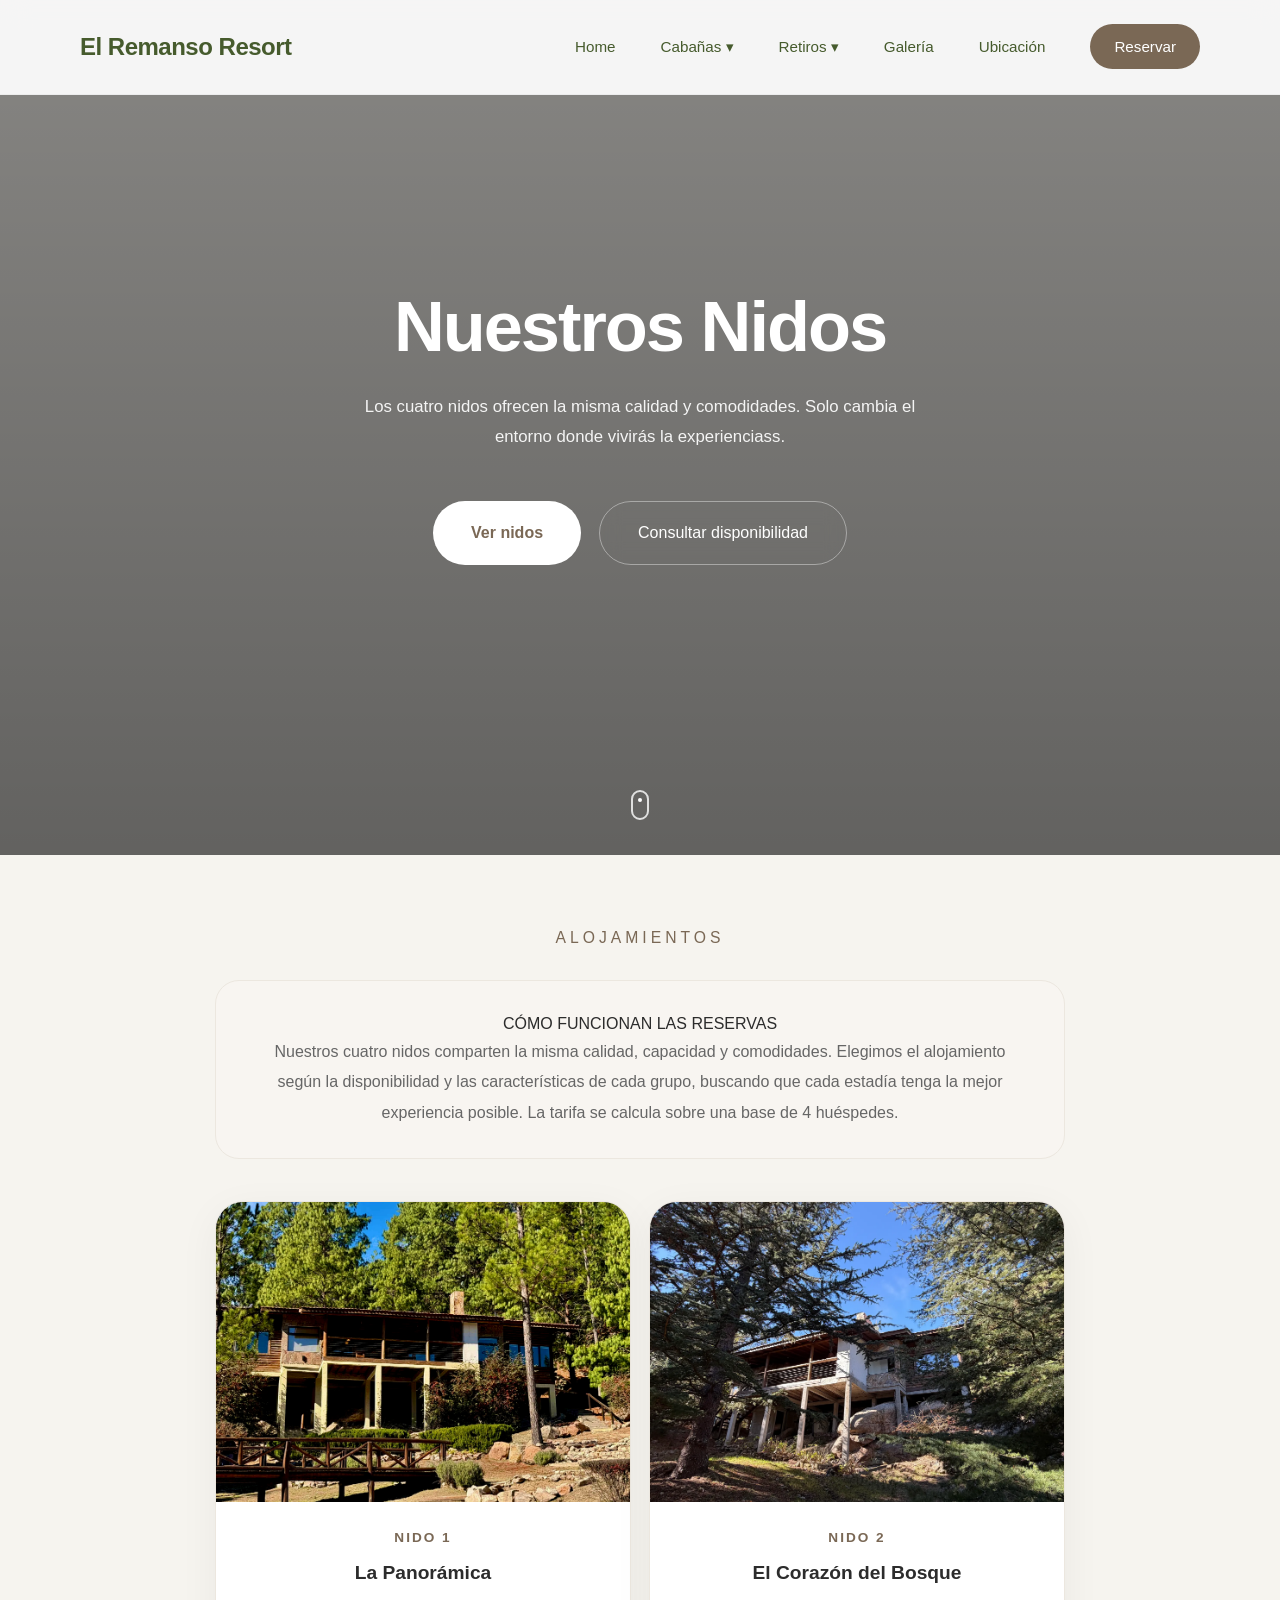
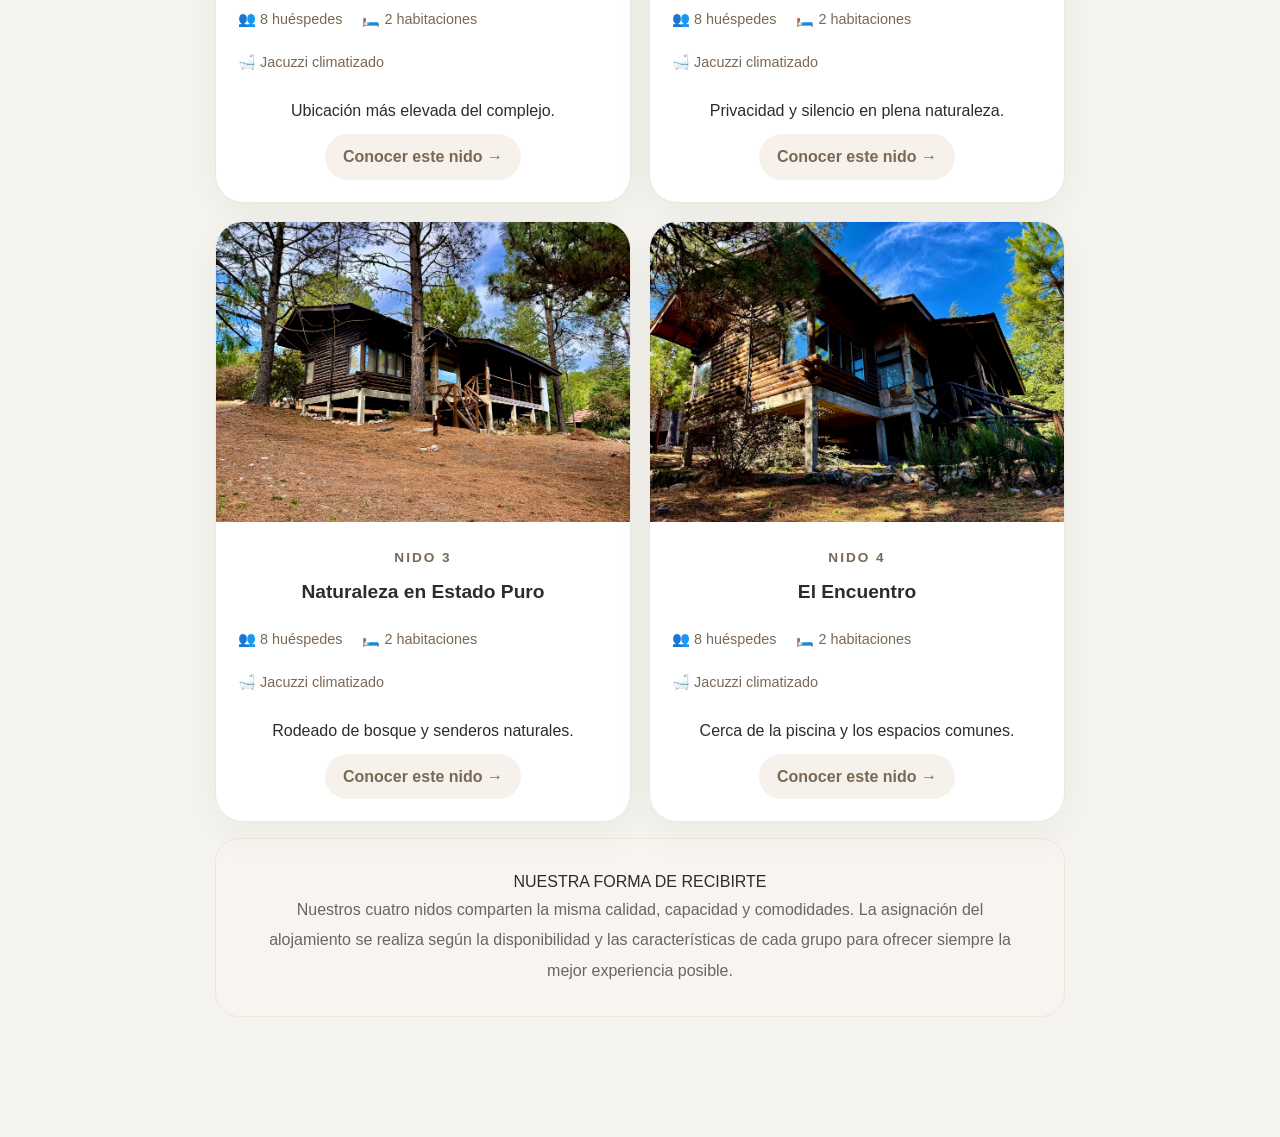
==== commit 1b8f3ab4: "feat: ajusta experiencia mobile de cabañas y nidos" ====
--- a/pages/cabañas.html
+++ b/pages/cabañas.html
@@ -242,6 +242,238 @@
 
         <span class="remanso-cabins-note-label">
 
+          CÓMO FUNCIONAN LAS RESERVAS
+
+        </span>
+
+        <p>
+
+           Nuestros cuatro nidos comparten la misma calidad, capacidad y comodidades. Elegimos el alojamiento según la disponibilidad y las características de cada grupo, buscando que cada estadía tenga la mejor experiencia posible.
+        La tarifa se calcula sobre una base de 4 huéspedes.
+
+        </p>
+
+    </div>
+ 
+
+        
+
+    <div class="remanso-cabins-grid">
+
+        <!-- NIDO 1 -DESKTOP-->
+
+        <article class="remanso-cabin-card">
+
+            <div class="remanso-cabin-image">
+
+                <img
+                src="../assets/nidos/nido1/herocabin-nido1.jpg"
+                alt="Nido 1">
+
+            </div>
+
+            <div class="remanso-cabin-content">
+
+                <span class="remanso-cabin-number">
+
+                    NIDO 1
+
+                </span>
+
+                <h3 class="remanso-cabin-title">
+
+                    La Panorámica
+
+                </h3>
+
+                <div class="remanso-cabin-meta">
+
+                    <span>👥 8 huéspedes</span>
+                    <span>🛏️ 2 habitaciones</span>
+                    <span>🛁 Jacuzzi climatizado</span>
+
+                </div>
+
+                <p class="remanso-cabin-highlight">
+
+                    Ubicación más elevada del complejo.
+
+                </p>
+
+                <a
+                href="./nido/nido1.html"
+                class="remanso-cabin-button">
+
+                    Conocer este nido →
+
+                </a>
+
+            </div>
+
+        </article>
+
+        <!-- NIDO 2 DESKTOP -->
+
+        <article class="remanso-cabin-card">
+
+            <div class="remanso-cabin-image">
+
+                <img
+                src="../assets/nidos/nido2/hero.webp"
+                alt="Nido 2">
+
+            </div>
+
+            <div class="remanso-cabin-content">
+
+                <span class="remanso-cabin-number">
+
+                    NIDO 2
+
+                </span>
+
+                <h3 class="remanso-cabin-title">
+
+                    El Corazón del Bosque
+
+                </h3>
+
+                <div class="remanso-cabin-meta">
+
+                    <span>👥 8 huéspedes</span>
+                    <span>🛏️ 2 habitaciones</span>
+                    <span>🛁 Jacuzzi climatizado</span>
+
+                </div>
+
+                <p class="remanso-cabin-highlight">
+
+                    Privacidad y silencio en plena naturaleza.
+
+                </p>
+
+                <a
+                href="./nido/nido2.html"
+                class="remanso-cabin-button">
+
+                    Conocer este nido →
+
+                </a>
+
+            </div>
+
+        </article>
+
+        <!-- NIDO 3 - DESKTOP -->
+
+        <article class="remanso-cabin-card">
+
+            <div class="remanso-cabin-image">
+
+                <img
+                src="../assets/nidos/nido3/hero3.jpg"
+                alt="Nido 3">
+
+            </div>
+
+            <div class="remanso-cabin-content">
+
+                <span class="remanso-cabin-number">
+
+                    NIDO 3
+
+                </span>
+
+                <h3 class="remanso-cabin-title">
+
+                    Naturaleza en Estado Puro
+
+                </h3>
+
+                <div class="remanso-cabin-meta">
+
+                    <span>👥 8 huéspedes</span>
+                    <span>🛏️ 2 habitaciones</span>
+                    <span>🛁 Jacuzzi climatizado</span>
+
+                </div>
+
+                <p class="remanso-cabin-highlight">
+
+                    Rodeado de bosque y senderos naturales.
+
+                </p>
+
+                <a
+                href="./nido/nido3.html"
+                class="remanso-cabin-button">
+
+                    Conocer este nido →
+
+                </a>
+
+            </div>
+
+        </article>
+
+        <!-- NIDO 4 - DESKTOP-->
+
+        <article class="remanso-cabin-card">
+
+            <div class="remanso-cabin-image">
+
+                <img
+                src="../assets/nidos/nido4/hero4.jpg"
+                alt="Nido 4">
+
+            </div>
+
+            <div class="remanso-cabin-content">
+
+                <span class="remanso-cabin-number">
+
+                    NIDO 4
+
+                </span>
+
+                <h3 class="remanso-cabin-title">
+
+                    El Encuentro
+
+                </h3>
+
+                <div class="remanso-cabin-meta">
+
+                    <span>👥 8 huéspedes</span>
+                    <span>🛏️ 2 habitaciones</span>
+                    <span>🛁 Jacuzzi climatizado</span>
+
+                </div>
+
+                <p class="remanso-cabin-highlight">
+
+                    Cerca de la piscina y los espacios comunes.
+
+                </p>
+
+                <a
+                href="./nido/nido4.html"
+                class="remanso-cabin-button">
+
+                    Conocer este nido →
+
+                </a>
+
+            </div>
+
+        </article>
+
+    </div>
+
+    <div class="remanso-cabins-note">
+
+        <span class="remanso-cabins-note-label">
+
             NUESTRA FORMA DE RECIBIRTE
 
         </span>
@@ -256,240 +488,6 @@
         </p>
 
     </div>
- 
-
-        
-
-    <div class="remanso-cabins-grid">
-
-        <!-- NIDO 1 -DESKTOP-->
-
-        <article class="remanso-cabin-card">
-
-            <div class="remanso-cabin-image">
-
-                <img
-                src="../assets/nidos/nido1/herocabin-nido1.jpg"
-                alt="Nido 1">
-
-            </div>
-
-            <div class="remanso-cabin-content">
-
-                <span class="remanso-cabin-number">
-
-                    NIDO 1
-
-                </span>
-
-                <h3 class="remanso-cabin-title">
-
-                    La Panorámica
-
-                </h3>
-
-                <div class="remanso-cabin-meta">
-
-                    <span>👥 8 huéspedes</span>
-                    <span>🛏️ 2 habitaciones</span>
-                    <span>🛁 Jacuzzi climatizado</span>
-
-                </div>
-
-                <p class="remanso-cabin-highlight">
-
-                    Ubicación más elevada del complejo.
-
-                </p>
-
-                <a
-                href="./nido/nido1.html"
-                class="remanso-cabin-button">
-
-                    Conocer este nido →
-
-                </a>
-
-            </div>
-
-        </article>
-
-        <!-- NIDO 2 DESKTOP -->
-
-        <article class="remanso-cabin-card">
-
-            <div class="remanso-cabin-image">
-
-                <img
-                src="../assets/nidos/nido2/hero.webp"
-                alt="Nido 2">
-
-            </div>
-
-            <div class="remanso-cabin-content">
-
-                <span class="remanso-cabin-number">
-
-                    NIDO 2
-
-                </span>
-
-                <h3 class="remanso-cabin-title">
-
-                    El Corazón del Bosque
-
-                </h3>
-
-                <div class="remanso-cabin-meta">
-
-                    <span>👥 8 huéspedes</span>
-                    <span>🛏️ 2 habitaciones</span>
-                    <span>🛁 Jacuzzi climatizado</span>
-
-                </div>
-
-                <p class="remanso-cabin-highlight">
-
-                    Privacidad y silencio en plena naturaleza.
-
-                </p>
-
-                <a
-                href="./nido/nido2.html"
-                class="remanso-cabin-button">
-
-                    Conocer este nido →
-
-                </a>
-
-            </div>
-
-        </article>
-
-        <!-- NIDO 3 - DESKTOP -->
-
-        <article class="remanso-cabin-card">
-
-            <div class="remanso-cabin-image">
-
-                <img
-                src="../assets/nidos/nido3/hero3.jpg"
-                alt="Nido 3">
-
-            </div>
-
-            <div class="remanso-cabin-content">
-
-                <span class="remanso-cabin-number">
-
-                    NIDO 3
-
-                </span>
-
-                <h3 class="remanso-cabin-title">
-
-                    Naturaleza en Estado Puro
-
-                </h3>
-
-                <div class="remanso-cabin-meta">
-
-                    <span>👥 8 huéspedes</span>
-                    <span>🛏️ 2 habitaciones</span>
-                    <span>🛁 Jacuzzi climatizado</span>
-
-                </div>
-
-                <p class="remanso-cabin-highlight">
-
-                    Rodeado de bosque y senderos naturales.
-
-                </p>
-
-                <a
-                href="./nido/nido3.html"
-                class="remanso-cabin-button">
-
-                    Conocer este nido →
-
-                </a>
-
-            </div>
-
-        </article>
-
-        <!-- NIDO 4 - DESKTOP-->
-
-        <article class="remanso-cabin-card">
-
-            <div class="remanso-cabin-image">
-
-                <img
-                src="../assets/nidos/nido4/hero4.jpg"
-                alt="Nido 4">
-
-            </div>
-
-            <div class="remanso-cabin-content">
-
-                <span class="remanso-cabin-number">
-
-                    NIDO 4
-
-                </span>
-
-                <h3 class="remanso-cabin-title">
-
-                    El Encuentro
-
-                </h3>
-
-                <div class="remanso-cabin-meta">
-
-                    <span>👥 8 huéspedes</span>
-                    <span>🛏️ 2 habitaciones</span>
-                    <span>🛁 Jacuzzi climatizado</span>
-
-                </div>
-
-                <p class="remanso-cabin-highlight">
-
-                    Cerca de la piscina y los espacios comunes.
-
-                </p>
-
-                <a
-                href="./nido/nido4.html"
-                class="remanso-cabin-button">
-
-                    Conocer este nido →
-
-                </a>
-
-            </div>
-
-        </article>
-
-    </div>
-
-    <div class="remanso-cabins-note">
-
-        <span class="remanso-cabins-note-label">
-
-            NUESTRA FORMA DE RECIBIRTE
-
-        </span>
-
-        <p>
-
-            Nuestros cuatro nidos comparten la misma calidad,
-            capacidad y comodidades. La asignación del alojamiento
-            se realiza según la disponibilidad y las características
-            de cada grupo para ofrecer siempre la mejor experiencia posible.
-
-        </p>
-
-    </div>
 
 </section>
 
@@ -510,18 +508,11 @@
     <div class="remanso-mobile-cabins-hero-content">
 
         <span class="remanso-cabins-label">
-            NUESTRAS CABAÑAS
+          CABAÑAS · EL REMANSO
         </span>
 
-        <div class="remanso-cabins-line"></div>
-
-        <p class="remanso-cabins-hero-description">
-
-            Los cuatro nidos ofrecen la misma calidad y comodidades.
-            Solo cambia el entorno donde vivirás la experiencia.
-
-
-        </p>
+        <div class="remanso-mobile-cabins-hero-line"></div>
+
 
         <div class="remanso-cabins-hero-buttons">
 
@@ -559,18 +550,16 @@
     <div class="remanso-mobile-cabins-header">
 
     <span class="remanso-mobile-cabins-label">
-        ALOJAMIENTOS
+        NUESTRAS CABAÑAS
     </span>
 
     <div class="remanso-mobile-cabins-line"></div>
 
-    <h2 class="remanso-mobile-cabins-title">
-        Nuestra forma de recibirte
-    </h2>
-
     <p class="remanso-mobile-cabins-description">
-        Cada nido ofrece una experiencia única dentro del complejo. Ambas comparten la misma calidad, capacidad y comodidades.
-        La asignación se realiza según la disponibilidad para brindar siempre la mejor experiencia.
+        Nuestros cuatro nidos comparten la misma calidad, capacidad y comodidades.
+        La asignación del alojamiento se realiza según la disponibilidad y las
+        características de cada grupo para ofrecer siempre la mejor experiencia.
+         Las reservas se toman sobre una base de 4 huéspedes.
     </p>
 
 </div>
@@ -625,6 +614,10 @@
                 Ubicación más elevada del complejo.
             </p>
 
+            <p class="remanso-mobile-cabin-booking-note">
+                Base de reserva: 4 huéspedes.
+            </p>
+
             <span class="remanso-mobile-cabin-button">
                 Conocer este nido →
             </span>
@@ -650,7 +643,7 @@
             </span>
 
             <h3 class="remanso-mobile-cabin-title">
-                El Corazón del Bosque
+                 Corazón del Bosque
             </h3>
 
             <div class="remanso-mobile-cabin-meta">
@@ -676,6 +669,10 @@
                 Privacidad y silencio en plena naturaleza.
             </p>
 
+            <p class="remanso-mobile-cabin-booking-note">
+               Base de reserva: 4 huéspedes.
+             </p>
+
             <span class="remanso-mobile-cabin-button">
                 Conocer este nido →
             </span>
@@ -701,7 +698,7 @@
             </span>
 
             <h3 class="remanso-mobile-cabin-title">
-                Naturaleza en Estado Puro
+                Naturaleza Pura
             </h3>
 
             <div class="remanso-mobile-cabin-meta">
@@ -726,6 +723,10 @@
             <p class="remanso-mobile-cabin-highlight">
                 Rodeado de bosque y senderos naturales.
             </p>
+           
+            <p class="remanso-mobile-cabin-booking-note">
+               Base de reserva: 4 huéspedes.
+            </p> 
 
             <span class="remanso-mobile-cabin-button">
                 Conocer este nido →
@@ -778,6 +779,10 @@
                 Cerca de la piscina y los espacios comunes.
             </p>
 
+            <p class="remanso-mobile-cabin-booking-note">
+                Base de reserva: 4 huéspedes.
+            </p>
+
             <span class="remanso-mobile-cabin-button">
                 Conocer este nido →
             </span>
@@ -788,18 +793,6 @@
 
 </section>
 
-<div class="remanso-mobile-cabins-note">
-
-    <span class="remanso-mobile-cabins-note-label">
-        NUESTRA FORMA DE RECIBIRTE
-    </span>
-
-    <p>
-        Nuestros cuatro nidos comparten la misma calidad, capacidad y comodidades.
-        La asignación se realiza según la disponibilidad para brindar siempre la mejor experiencia.
-    </p>
-
-</div>
 
 
 
--- a/css/style.css
+++ b/css/style.css
@@ -279,7 +279,6 @@
 
 
 }
-
 /* ==========================================
 BOTTOM NAVIGATION MOBILE
 ========================================== */
@@ -290,14 +289,14 @@
 
     bottom:0;
 
-    left:0;
-
-
-    width:100%;
-
-    max-width: none;
-
-    padding:15px 0px;
+    left:12px;
+    right:12px;
+
+    width:auto;
+
+    max-width:none;
+
+    padding:15px 0;
 
     display:none;
 
@@ -305,17 +304,19 @@
 
     align-items:center;
 
-    background:rgba(255,255,255,.97);
-
-    backdrop-filter:blur(18px);
-    -webkit-backdrop-filter:blur(18px);
+    background:rgba(250,248,245,.84);
+
+    backdrop-filter:blur(24px);
+    -webkit-backdrop-filter:blur(24px);
 
     border:none;
 
-   border-top:1px solid rgba(0,0,0,.06);
-    
-   box-shadow:
-   0 -6px 18px rgba(0,0,0,.05);
+    border-top:1px solid rgba(255,255,255,.55);
+
+    border-radius:22px 22px 0 0;
+
+    box-shadow:
+        0 -10px 30px rgba(0,0,0,.06);
 
     z-index:9999;
 
@@ -1168,13 +1169,14 @@
 
 }
 
-.remanso-cabins-label{
+.remanso-cabins-mobile-label{
 
     font-size:.72rem;
 
     letter-spacing:4px;
 
     margin-bottom:18px;
+
     color: var(--remanso-green);
 
 }
@@ -1279,45 +1281,6 @@
 /* =========================
 INDICADOR
 ========================= */
-
-.remanso-cabins-gallery-indicator{
-
-    display:flex;
-
-    justify-content:center;
-
-    align-items:center;
-
-    gap:8px;
-
-    margin-bottom:35px;
-
-}
-.remanso-gallery-indicator span{
-
-    width:8px;
-    height:8px;
-
-    border-radius:50%;
-
-    background:rgba(255,255,255,.45);
-
-    transition:
-        width .30s ease,
-        background .30s ease,
-        transform .30s ease;
-
-}
-
-.remanso-gallery-indicator span.active{
-
-    width:24px;
-
-    background:#fff;
-
-    transform:scale(1.05);
-
-}
 
 
 /* =========================
@@ -3830,28 +3793,6 @@
 
 }
 
-/* =========================
-NOTA ACLARATORIA - DESKTOP
-========================= */
-
-.remanso-cabins-note-label{
-
-    display:block;
-
-    margin-bottom:22px;
-
-    color:#7a6855;
-
-    font-size:.9rem;
-
-    letter-spacing:3px;
-
-    font-weight:600;
-    
-    margin-top: 16px;
-
-}
-
 
 
 
@@ -3932,8 +3873,7 @@
     background:rgba(0,0,0,.48);
 
 }
-
-.remanso-cabins-line{
+.remanso-mobile-cabins-hero-line{
 
     width:48px;
 
@@ -3948,16 +3888,16 @@
 
 .remanso-mobile-cabins-hero-content{
 
+
     width:100%;
 
     max-width:340px;
 
-    margin:auto;
-
     position:relative;
 
     z-index:2;
 
+    transform:translateY(45px);
 
 }
 .remanso-cabins-label{
@@ -3977,21 +3917,7 @@
     margin-bottom:22px;
 
 }
-.remanso-cabins-hero-description{
-
-    max-width:310px;
-
-    margin:0 auto 42px;
-
-    font-size:.96rem;
-
-    line-height:1.75;
-
-    color:rgba(255,255,255,.88);
-
-    font-weight:400;
-
-}
+
 
 .remanso-cabins-hero-buttons{
 
@@ -4042,6 +3968,7 @@
     color:#fff;
 
 }
+
 .remanso-scroll-indicator{
 
     position:absolute;
@@ -4102,27 +4029,18 @@
 
 }
 
-.remanso-mobile-cabins-title{
-
-    font-size:2.35rem;
-
-    line-height:1.15;
-
-    letter-spacing:-1px;
-
-    margin-bottom:18px;
-
-}
 
 .remanso-mobile-cabins-description{
 
-    font-size:1rem;
-
-    line-height:1.7;
+
+    font-size:.98rem;
+
+    line-height:1.65;
 
     color:#666;
 
 }
+
 
 
 /* ==========================================================
@@ -4322,6 +4240,8 @@
 
     flex:1;
 
+    padding:30px 28px;
+
 }
 .remanso-mobile-cabin-number{
 
@@ -4331,55 +4251,93 @@
 
     font-size:.72rem;
 
-    letter-spacing:3px;
+    letter-spacing:4px;
 
     font-weight:600;
 
-    opacity:.72;
+    opacity:.60;
 
     margin-bottom:12px;
 
 
 }.remanso-mobile-cabin-title{
 
-    font-size:1.75rem;
+    font-size:1.48rem;
 
     font-weight:600;
 
-    line-height:1.15;
-
-    margin-bottom:22px;
+    line-height:1.18;
+
+    margin-bottom:20px;
 
     color:#2c2c2c;
 
 }
 .remanso-mobile-cabin-meta{
 
+
     display:flex;
 
     flex-direction:column;
 
-    gap:12px;
-
-    color:#74685d;
-
-    margin-bottom:24px;
-
-    font-size:.98rem;
+    gap:14px;
+
+    color:#5f5448;
+
+    margin-bottom:26px;
+
+    font-size:.96rem;
 
     line-height:1.5;
 
 }
+
+.remanso-mobile-cabin-meta i{
+
+    color:var(--remanso-green);
+
+    width:22px;
+
+    text-align:center;
+
+}
+
 .remanso-mobile-cabin-highlight{
 
-    color:#2f2f2f;
+    color:#242424;
 
     font-size:1rem;
 
-    line-height:1.65;
+    line-height:1.72;
+
+    font-weight:500;
 
     margin-bottom:32px;
 
+}
+.remanso-mobile-cabin-booking-note{
+
+    display:flex;
+
+    align-items:center;
+
+    gap:6px;
+
+    margin:-12px 0 26px;
+
+    font-size:.78rem;
+
+    line-height:1.4;
+
+    color:#7a6855;
+
+    opacity:.85;
+
+    white-space:nowrap;
+
+}
+.remanso-mobile-cabin-booking-note::before{
+    content:"•";
 }
 
 
@@ -4396,13 +4354,17 @@
 
     align-items:center;
 
-    padding:16px;
-
-    border-radius:18px;
-
-    background:#f8f4ef;
-
-    color:#7a6855;
+    gap:10px;
+
+    padding:12px 18px;
+
+    margin-top:auto;
+
+    border-radius:999px;
+
+    background:rgba(248,245,241,.85);
+
+    color:var(--remanso-green);
 
     text-decoration:none;
 
@@ -4410,18 +4372,45 @@
 
     font-size:.98rem;
 
-    transition:.30s;
-
-    margin-top:auto;
-
-}
+    border:1px solid rgba(122,104,85,.08);
+
+    box-shadow:
+        0 3px 10px rgba(0,0,0,.03);
+
+    white-space:nowrap;
+
+    transition:
+        transform .25s ease,
+        background .25s ease,
+        box-shadow .25s ease,
+        color .25s ease;
+
+}
+
+/* Hover (desktop) */
+
+@media(hover:hover){
 
 .remanso-mobile-cabin-button:hover{
 
-    background:#f3ede6;
-
-}
-
+    background:#ffffff;
+
+    box-shadow:
+        0 8px 18px rgba(0,0,0,.06);
+
+    transform:translateY(-2px);
+
+}
+
+}
+
+/* Tap (mobile) */
+
+.remanso-mobile-cabin-button:active{
+
+    transform:scale(.98);
+
+}
 
 /* ==========================================================
 NOTA ACLARATORIA
@@ -4919,69 +4908,87 @@
 /* =========================
 SLIDER DE IMÁGENES
 ========================= */
+.remanso-cabin-mobile-slider{
+
+    display:flex !important;
+    flex-wrap: nowrap;
+
+    width:100%;
+
+    height:78vh;
+
+    overflow-x:auto;
+
+    overflow-y:hidden;
+
+    scroll-snap-type:x mandatory;
+
+    scroll-behavior:smooth;
+
+    -webkit-overflow-scrolling:touch;
+
+}
 
 .remanso-cabin-mobile-slider img{
 
+    flex:0 0 100%;
+
     width:100%;
 
-    height:78vh;
+    height:100%;
 
     object-fit:cover;
 
-    flex-shrink:0;
+    scroll-snap-align:center;
 
     display:block;
 
 }
 
 
-
-.remanso-gallery-indicator{
-
-    position:absolute;
-
-    left:50%;
-
-    bottom:36px;
-
-    transform:
-        translateX(-50%)
-        translateY(-80px);
-
-    display:flex;
-
-    gap:8px;
-
-    z-index:20;
-
-}
-
-
-.remanso-gallery-indicator span{
-
-    width:8px;
-    height:8px;
-
-    border-radius:50%;
-
-    background:rgba(255,255,255,.45);
-
-    transition:
-        width .30s ease,
-        background .30s ease,
-        transform .30s ease;
-
-}
-
-.remanso-gallery-indicator span.active{
-
-    width:24px;
-
-    background:#fff;
-
-    transform:scale(1.05);
-
-}
+/* ==========================================
+CONTROL INDIVIDUAL DE CADA IMAGEN DEL HERO
+========================================== */
+
+/* Imagen 1 */
+.remanso-cabin-mobile-slider img:nth-child(1){
+
+    object-position: 40%;
+
+}
+
+/* Imagen 2 */
+.remanso-cabin-mobile-slider img:nth-child(2){
+
+    object-position:center 50%;
+
+}
+
+/* Imagen 3 */
+.remanso-cabin-mobile-slider img:nth-child(3){
+
+    object-position:center center;
+
+}
+
+/* Imagen 4 */
+.remanso-cabin-mobile-slider img:nth-child(4){
+
+    object-position:center center;
+
+}
+
+/* Imagen 5 */
+.remanso-cabin-mobile-slider img:nth-child(5){
+
+    object-position:center center;
+
+}
+
+
+
+
+
 /* =========================
 OVERLAY
 ========================= */
@@ -5065,23 +5072,21 @@
 /* =========================
 INDICADOR DE IMÁGENES
 ========================= */
+
+
 .remanso-gallery-indicator{
 
+    
+
     position:absolute;
 
+    top:-70px;
+
     left:50%;
 
-    bottom:36px;
-
-    transform:
-        translateX(-50%)
-        translateY(-80px);
-
-    display:flex;
-
-    gap:8px;
-
-    z-index:20;
+    transform:translateX(-50%);
+
+
 
 }
 
@@ -5095,15 +5100,9 @@
 
     background:rgba(255,255,255,.45);
 
-    transition:.3s ease;
-
 }
 
 .remanso-gallery-indicator span.active{
-
-    width:24px;
-
-    border-radius:30px;
 
     background:white;
 
@@ -5125,7 +5124,7 @@
 
     z-index:20;
 
-    margin-top:-250px;
+    margin-top:-220px;
 
     padding:0 0 90px;
 
@@ -7680,8 +7679,9 @@
     border:1px solid rgba(0,0,0,.035);
 
     box-shadow:
-        0 18px 45px rgba(0,0,0,.045),
-        inset 0 1px rgba(255,255,255,.75);
+    0 14px 34px rgba(0,0,0,.045),
+    0 3px 10px rgba(0,0,0,.025),
+    inset 0 1px rgba(255,255,255,.75);
 
     display:block;
 
@@ -7695,18 +7695,24 @@
         transform .35s ease,
         box-shadow .35s ease;
 
-}
-
+         -webkit-tap-highlight-color:transparent;
+
+}
 .remanso-mobile-experience-card:hover{
 
-    transform:translateY(-5px);
+    transform:translateY(-4px);
 
     box-shadow:
-        0 28px 60px rgba(0,0,0,.08);
-
-}
-
-
+        0 22px 48px rgba(0,0,0,.07),
+        0 6px 18px rgba(0,0,0,.04);
+
+}
+
+.remanso-mobile-experience-card:active{
+
+    transform:scale(.985);
+
+}
 
 
 /* ==========================================
@@ -7759,7 +7765,7 @@
 .remanso-mobile-experience-card:nth-child(1)
 .remanso-mobile-experience-image img{
 
-    object-position:center 38%;
+    object-position:center 28%;
 
 }
 
@@ -7867,6 +7873,9 @@
 
     color:#555;
 
+     box-shadow:
+        inset 0 1px rgba(255,255,255,.6);
+
 }
 
 .remanso-mobile-experience-tags i{
@@ -7890,7 +7899,7 @@
 
     font-size:1rem;
 
-    margin-bottom:40px;
+    margin-bottom:48px;
 
 }
 
@@ -7910,26 +7919,38 @@
 /* ==========================================
 CTA
 ========================================== */
-
 .remanso-mobile-experience-link{
 
     display:inline-flex;
 
     align-items:center;
 
-    gap:12px;
+    gap:10px;
+
+    padding:12px 18px;
+
+    border-radius:999px;
+
+    background:rgba(248,245,241,.85);
+
+    border:1px solid rgba(122,104,85,.08);
+
+    box-shadow:
+        0 3px 10px rgba(0,0,0,.03);
 
     text-decoration:none;
 
-    font-size:1rem;
-
-    font-weight:500;
+    font-size:.96rem;
+
+    font-weight:600;
 
     color:var(--remanso-green);
 
     transition:
-    gap .25s ease,
-    color .25s ease;
+        transform .25s ease,
+        gap .25s ease,
+        background .25s ease,
+        box-shadow .25s ease;
 
 }
 
@@ -7943,7 +7964,12 @@
 
 .remanso-mobile-experience-link:hover{
 
-    gap:16px;
+    gap:14px;
+
+    background:#ffffff;
+
+    box-shadow:
+        0 6px 16px rgba(0,0,0,.05);
 
 }
 
@@ -7954,10 +7980,9 @@
 }
 
 }
-
 .remanso-mobile-experience-link:active{
 
-    transform:scale(.98);
+    transform:scale(.97);
 
 }
 
@@ -7987,7 +8012,7 @@
 
     border-radius:32px;
 
-   padding:56px 30px 64px;
+    padding:64px 34px 72px;
 
     box-shadow:0 20px 45px rgba(0,0,0,.10);
 
@@ -8057,7 +8082,7 @@
 
     letter-spacing:-1px;
 
-    margin-bottom: 34px;
+    margin-bottom: 38px;
 
 }
 
@@ -8073,7 +8098,7 @@
 
     line-height:1.9;
 
-    margin-bottom: 42px;
+    margin-bottom: 52px;
 
 }
 
@@ -8088,9 +8113,9 @@
 
     align-items:center;
 
-    gap:18px;
-
-    padding:18px;
+    gap:22px;
+
+   padding:22px 20px;
 
     background:rgba(255,255,255,.08);
 
@@ -8100,12 +8125,16 @@
 
     backdrop-filter:blur(10px);
 
+    margin-bottom: 54px;
+
 }
 .remanso-mobile-host-benefit i{
 
     color:#d9e7d6;
 
-    font-size:1rem;
+    font-size:1.05rem;
+
+    line-height: 1.45;
 
 }
 
@@ -8144,7 +8173,7 @@
 
     transition:.30s;
 
-    margin-bottom: 46px;
+    margin-top: 12px;
 
 }
 
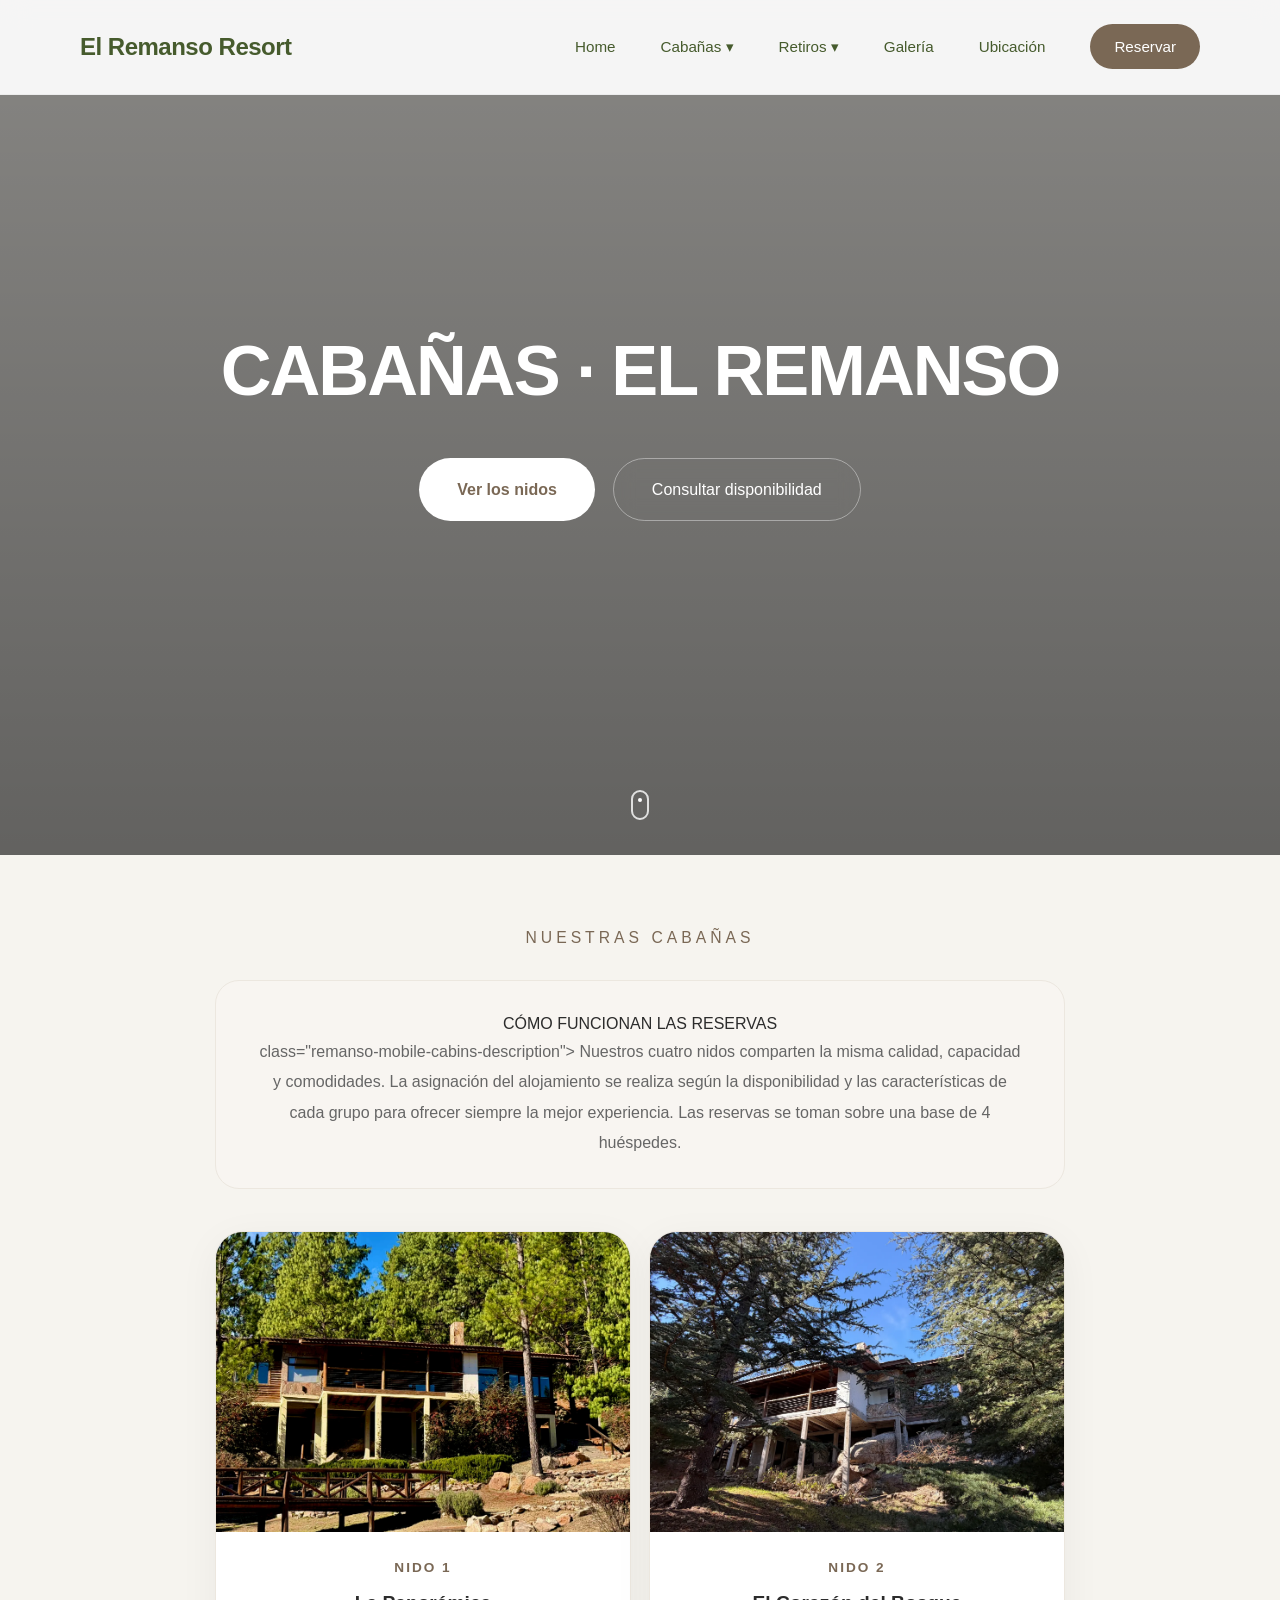
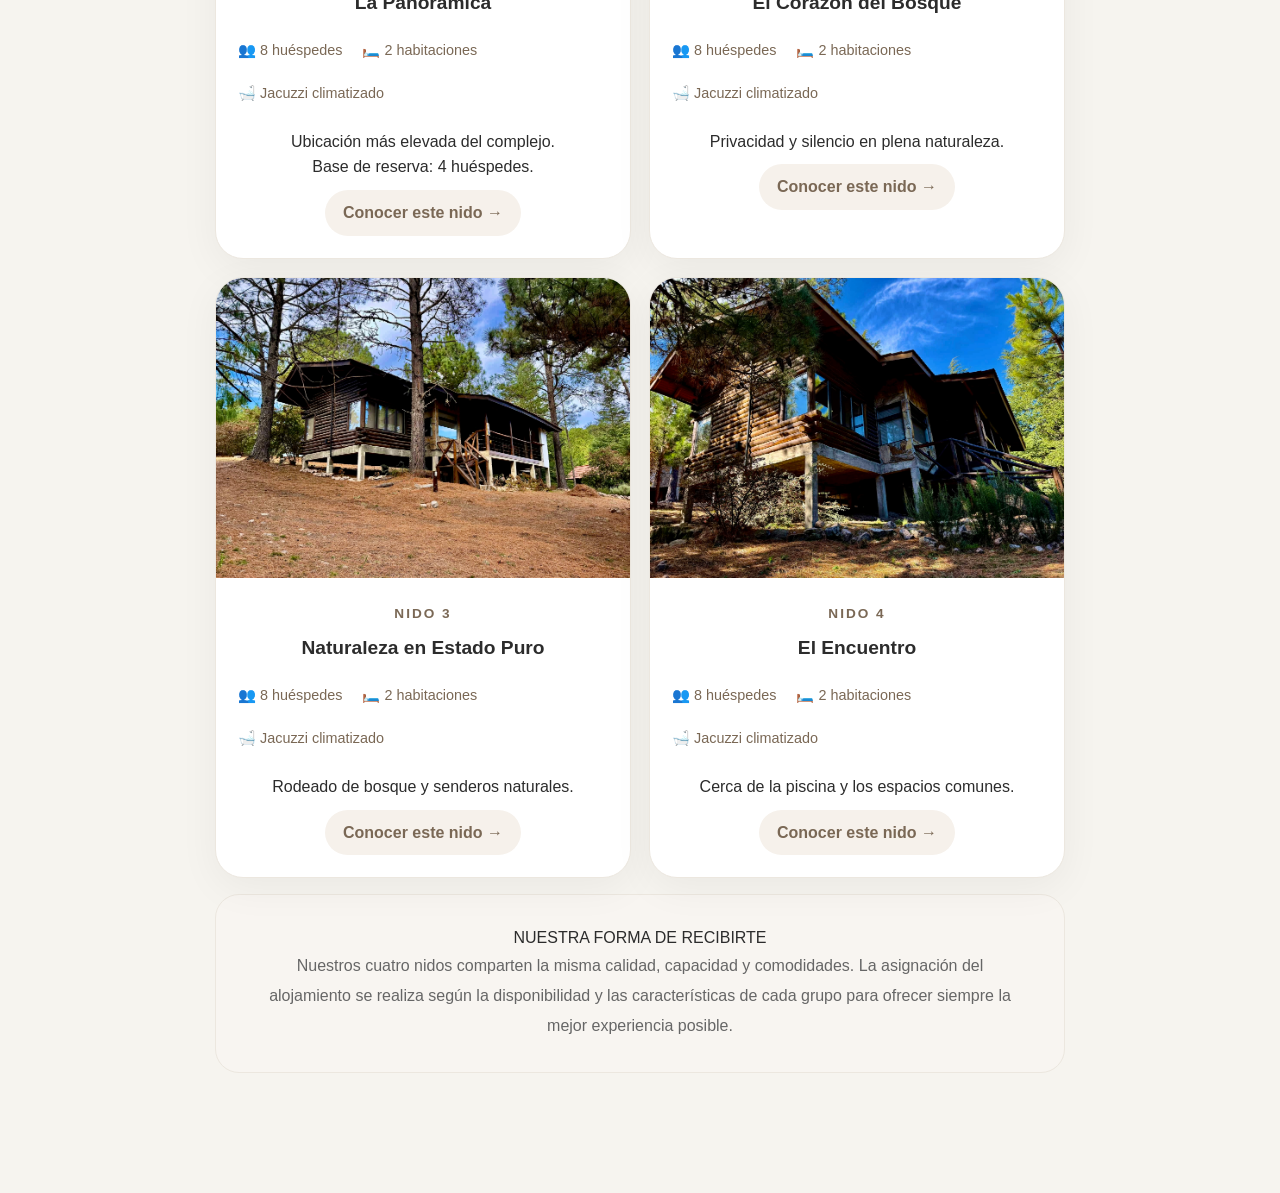
==== commit cc5359c4: "feat: add Google Analytics tracking" ====
--- a/pages/cabañas.html
+++ b/pages/cabañas.html
@@ -92,18 +92,22 @@
         </a>
     </li>
 
-    <!-- CTA -->
-
-    <li>
-
-        <a href="#"
-           class="nav-contact-btn">
-
-            Reservar
-
-        </a>
-
-    </li>
+  
+
+   <!-- CTA -->
+
+<li>
+
+    <a href="https://wa.me/5493546476564?text=Hola,%20quisiera%20consultar%20disponibilidad%20para%20una%20estad%C3%ADa%20en%20El%20Remanso%20Resort."
+       class="nav-contact-btn"
+       target="_blank"
+       rel="noopener noreferrer">
+
+        Reservar
+
+    </a>
+
+</li>
 
 </ul>
 
@@ -150,14 +154,15 @@
 
 </a>
 
-    <a href="https://wa.me/5493546476564?text=Hola,%20escribo%20desde%20la%20web%20de%20El%20Remanso%20Resort%20y%20me%20gustar%C3%ADa%20consultar%20por%20una%20reserva."
-       target="_blank">
-
-      <i class="fa-brands fa-whatsapp"></i>
-
-        <span>Reservar</span>
-
-    </a>
+    <a href="https://wa.me/5493546476564?text=Hola,%20quisiera%20consultar%20disponibilidad%20para%20una%20estad%C3%ADa%20en%20El%20Remanso%20Resort."
+   target="_blank"
+   rel="noopener noreferrer">
+
+    <i class="fa-brands fa-whatsapp"></i>
+
+    <span>Reservar</span>
+
+</a>
 
 </nav>
 
@@ -177,32 +182,28 @@
 
 
         <h1 class="remanso-cabins-hero-title">
-            Nuestros Nidos
+              CABAÑAS · EL REMANSO
             
         </h1>
 
-        <p class="remanso-cabins-hero-description">
-
-            Los cuatro nidos ofrecen la misma calidad y comodidades.
-            Solo cambia el entorno donde vivirás la experienciass.
-
-        </p>
+        
 
         <div class="remanso-cabins-hero-buttons">
 
             <a href="#cabins"
                class="remanso-cabins-primary-button">
 
-                Ver nidos
+                Ver los nidos
 
             </a>
 
-            <a href="https://wa.me/5493546476564?text=Hola,%20escribo%20desde%20la%20sección%20Nidos%20de%20la%20web%20de%20El%20Remanso%20Resort%20y%20me%20gustaría%20consultar%20por%20alojamiento."
-               class="remanso-cabins-secondary-button">
-
-                Consultar disponibilidad
-
-            </a>
+            <a href="https://wa.me/5493546476564?text=Hola,%20quisiera%20consultar%20disponibilidad%20para%20una%20estad%C3%ADa%20en%20El%20Remanso%20Resort."
+         class="remanso-cabins-secondary-button"
+        target="_blank" rel="noopener noreferrer">
+
+    Consultar disponibilidad
+
+    </a>
 
         </div>
 
@@ -234,7 +235,7 @@
 
         <span class="remanso-cabins-catalog-label">
 
-            ALOJAMIENTOS
+            Nuestras Cabañas
 
 
         </span>
@@ -248,8 +249,11 @@
 
         <p>
 
-           Nuestros cuatro nidos comparten la misma calidad, capacidad y comodidades. Elegimos el alojamiento según la disponibilidad y las características de cada grupo, buscando que cada estadía tenga la mejor experiencia posible.
-        La tarifa se calcula sobre una base de 4 huéspedes.
+          class="remanso-mobile-cabins-description">
+         Nuestros cuatro nidos comparten la misma calidad, capacidad y comodidades.
+         La asignación del alojamiento se realiza según la disponibilidad y las
+         características de cada grupo para ofrecer siempre la mejor experiencia.
+         Las reservas se toman sobre una base de 4 huéspedes.
 
         </p>
 
@@ -299,6 +303,10 @@
                     Ubicación más elevada del complejo.
 
                 </p>
+
+                <p class="remanso-mobile-cabin-booking-note">
+                Base de reserva: 4 huéspedes.
+            </p>
 
                 <a
                 href="./nido/nido1.html"
@@ -520,13 +528,12 @@
                 Ver los nidos
             </a>
 
-            <a href="https://wa.me/5493546476564?text=Hola,%20me%20gustaría%20consultar%20por%20alojamiento."
-               class="remanso-cabins-secondary-button">
-
-                Consultar disponibilidad
-
-            </a>
-
+            <a href="https://wa.me/5493546476564?text=Hola,%20quisiera%20consultar%20disponibilidad%20para%20una%20estad%C3%ADa%20en%20El%20Remanso%20Resort."
+            class="remanso-cabins-secondary-button">
+
+          Consultar disponibilidad
+
+        </a>
         </div>
 
     </div>
--- a/css/style.css
+++ b/css/style.css
@@ -1278,9 +1278,50 @@
 }
 
 
+
+
+
 /* =========================
 INDICADOR
 ========================= */
+/* ==========================================
+   HOME - PROGRESO SCROLL CABAÑAS
+========================================== */
+
+.remanso-cabins-scroll-progress {
+
+    width: 82px;
+    height: 4px;
+
+    margin: 18px auto 0;
+
+    background: rgba(75, 67, 59, 0.16);
+
+    border-radius: 999px;
+
+    overflow: hidden;
+
+}
+
+
+.remanso-cabins-scroll-progress span {
+
+    display: block;
+
+    width: 0%;
+    height: 100%;
+
+    background: #4b5f2f;
+
+    border-radius: 999px;
+
+    transition: width 0.08s linear;
+
+}
+
+
+
+
 
 
 /* =========================
@@ -1315,6 +1356,7 @@
 }
 
 }
+
 
 
 
@@ -1325,6 +1367,7 @@
    HOME - BLOQUE 3
    EXPERIENCIAS / RETIROS
 ========================= */
+
 .remanso-retreats-section{
     padding:140px 8%;
     background:transparent;
@@ -1516,6 +1559,7 @@
     box-shadow:
     0 18px 40px rgba(122,104,85,.22);
 }
+
 /* =========================
 HOME
 RETIROS MOBILE RESPONSIVE
@@ -1577,7 +1621,7 @@
 
 
 /* =========================
-GALERÍA MOBILE
+GALERÍA DE RETIROS MOBILE
 ========================= */
 
 .remanso-retreats-gallery{
@@ -1588,7 +1632,9 @@
 
     gap:16px;
 
-    margin:50px 0 25px;
+    margin:50px -24px 25px;
+
+    padding:0 24px;
 
     scroll-snap-type:x mandatory;
 
@@ -1607,11 +1653,32 @@
 }
 
 
-/* TODAS LAS IMÁGENES */
+/* =========================
+CARD
+========================= */
+
+.remanso-retreats-card{
+
+    flex:0 0 88%;
+
+    display:block;
+
+    text-decoration:none;
+
+    color:inherit;
+
+    scroll-snap-align:center;
+
+}
+
+
+/* =========================
+IMAGEN
+========================= */
 
 .remanso-retreats-image{
 
-    flex:0 0 88%;
+    width:100%;
 
     height:280px;
 
@@ -1619,8 +1686,6 @@
 
     overflow:hidden;
 
-    scroll-snap-align:center;
-
     margin:0;
 
 }
@@ -1633,94 +1698,142 @@
 
     object-fit:cover;
 
-}
+    display:block;
+
+}
+
+
+
+/* ==========================================
+   CONTROL INDIVIDUAL DE IMÁGENES
+   RETIROS - HOME MOBILE
+========================================== */
+
+/* RETIRO 1 — Amanecer de la Consciencia */
+.remanso-retreats-card:nth-child(1) .remanso-retreats-image img{
+
+    object-position:center 80%;
+
+}
+
+
+/* RETIRO 2 — Pausa para mujeres */
+.remanso-retreats-card:nth-child(2) .remanso-retreats-image img{
+
+    object-position:center center;
+
+}
+
+
+/* RETIRO 3 — Encuentros grupales */
+.remanso-retreats-card:nth-child(3) .remanso-retreats-image img{
+
+    object-position:center 60%;
+
+}
+
+
+/* RETIRO 4 — Experiencias empresariales */
+.remanso-retreats-card:nth-child(4) .remanso-retreats-image img{
+
+    object-position:center 60%;
+
+}
+
+
+
 
 
 /* =========================
-INDICADOR
+INFORMACIÓN DE LA CARD
 ========================= */
 
-.remanso-retreats-gallery-indicator{
-
-    display:flex;
+.remanso-retreats-card-info{
+
+    padding:16px 4px 0;
+
+}
+
+.remanso-retreats-card-info h3{
+
+    margin:0 0 5px;
+
+    font-size:1.15rem;
+
+    font-weight:600;
+
+    color:#2f2f2f;
+
+    line-height:1.3;
+
+}
+
+.remanso-retreats-card-info span{
+
+    display:block;
+
+    font-size:.9rem;
+
+    color:#777;
+
+}
+/* =========================
+   INDICADOR - RETIROS HOME
+========================= */
+/* =========================
+   INDICADOR - RETIROS HOME
+========================= */
+
+.remanso-retreats-gallery-dots {
+
+    display: flex;
+
+    justify-content: center;
+    align-items: center;
+
+    gap: 8px;
+
+    margin-top: 14px;
+    margin-bottom: 32px;
+
+}
+
+.remanso-retreats-gallery-dots span {
+
+    width: 8px;
+    height: 8px;
+
+    border-radius: 50%;
+
+    background: rgba(75, 67, 59, 0.25);
+
+    transition: all 0.25s ease;
+
+}
+
+.remanso-retreats-gallery-dots span.active {
+
+    width: 24px;
+
+    border-radius: 999px;
+
+    background: #4b433b;
+
+}
+
+
+
+/* CTA */
+
+.remanso-retreats-cta a{
+
+    width:100%;
 
     justify-content:center;
 
-    align-items:center;
-
-    gap:8px;
-
-    margin-bottom:35px;
-
-}
-
-.remanso-retreats-gallery-indicator span{
-
-    width:8px;
-
-    height:8px;
-
-    border-radius:50%;
-
-    background:#d6d6d6;
-
-}
-
-.remanso-retreats-gallery-indicator span.active{
-
-    width:24px;
-
-    border-radius:999px;
-
-    background:var(--remanso-green);
-
-}
-
-
-/* =========================
-FEATURES
-========================= */
-
-.remanso-retreats-features{
-
-    display:flex;
-
-    flex-direction:column;
-
-    align-items:flex-start;
-
-    gap:16px;
-
-    margin-bottom:40px;
-
-}
-
-.retreat-feature{
-
-    padding:0;
-
-    border:none;
-
-    background:none;
-
-    box-shadow:none;
-
-    color:var(--remanso-green);
-
-    font-size:1rem;
-
-}
-
-
-/* CTA */
-
-.remanso-retreats-cta a{
-
-    width:100%;
-
-    justify-content:center;
-
     padding:18px;
+
+    margin-top: 30px;
 
 }
 
@@ -4897,11 +5010,17 @@
 
     display:block;
 
-    position:relative;
+    position:sticky;
+
+    top:0;
+
+    height:78vh;
+
+    min-height:78vh;
 
     overflow:hidden;
 
-    min-height:78vh;
+    z-index:1;
 
 }
 
@@ -4911,11 +5030,12 @@
 .remanso-cabin-mobile-slider{
 
     display:flex !important;
-    flex-wrap: nowrap;
+
+    flex-wrap:nowrap;
 
     width:100%;
 
-    height:78vh;
+    height:100%;
 
     overflow-x:auto;
 
@@ -4928,7 +5048,6 @@
     -webkit-overflow-scrolling:touch;
 
 }
-
 .remanso-cabin-mobile-slider img{
 
     flex:0 0 100%;
@@ -4944,47 +5063,34 @@
     display:block;
 
 }
-
-
 /* ==========================================
 CONTROL INDIVIDUAL DE CADA IMAGEN DEL HERO
 ========================================== */
 
 /* Imagen 1 */
-.remanso-cabin-mobile-slider img:nth-child(1){
-
-    object-position: 40%;
-
+.remanso-cabin-mobile-slider img:nth-of-type(1){
+    object-position:40% center;
 }
 
 /* Imagen 2 */
-.remanso-cabin-mobile-slider img:nth-child(2){
-
-    object-position:center 50%;
-
+.remanso-cabin-mobile-slider img:nth-of-type(2){
+    object-position:50% center;
 }
 
 /* Imagen 3 */
-.remanso-cabin-mobile-slider img:nth-child(3){
-
-    object-position:center center;
-
+.remanso-cabin-mobile-slider img:nth-of-type(3){
+    object-position:65% center;
 }
 
 /* Imagen 4 */
-.remanso-cabin-mobile-slider img:nth-child(4){
-
-    object-position:center center;
-
+.remanso-cabin-mobile-slider img:nth-of-type(4){
+    object-position:50% center;
 }
 
 /* Imagen 5 */
-.remanso-cabin-mobile-slider img:nth-child(5){
-
-    object-position:center center;
-
-}
-
+.remanso-cabin-mobile-slider img:nth-of-type(5){
+    object-position:18% center;
+}
 
 
 
@@ -5010,8 +5116,9 @@
     z-index:2;
 
 }
+
 /* =========================
-BOTÓN BACK
+BOTÓN BACK MOBILE
 ========================= */
 
 .remanso-cabin-mobile-back{
@@ -5037,6 +5144,7 @@
     background:rgba(255,255,255,.92);
 
     backdrop-filter:blur(18px);
+
     -webkit-backdrop-filter:blur(18px);
 
     color:#2f2f2f;
@@ -5045,15 +5153,14 @@
 
     font-size:1rem;
 
-    
-    box-shadow: 0 6px 18px rgba(0,0,0,.10);
-
-    z-index:9999;
+    box-shadow:0 6px 18px rgba(0,0,0,.10);
+
+    z-index:99999;
 
     transition:
-    transform .25s ease,
-    background .25s ease,
-    box-shadow .25s ease;
+        transform .25s ease,
+        background .25s ease,
+        box-shadow .25s ease;
 
 }
 
@@ -5063,20 +5170,32 @@
 
 }
 
+@media(hover:hover){
+
 .remanso-cabin-mobile-back:hover{
 
     background:#fff;
 
 }
 
-/* =========================
-INDICADOR DE IMÁGENES
-========================= */
-
-
-.remanso-gallery-indicator{
-
-    
+}
+
+.remanso-cabin-mobile-back:active{
+
+    transform:scale(.92);
+
+}
+
+.remanso-cabin-mobile-back:hover{
+
+    background:#fff;
+
+}
+/* ==========================================================
+INDICADORES · GALERÍA NIDOS
+========================================================== */
+
+.remanso-cabin-gallery-dots{
 
     position:absolute;
 
@@ -5086,25 +5205,55 @@
 
     transform:translateX(-50%);
 
-
-
-}
-
-.remanso-gallery-indicator span{
-
-    width:8px;
-
-    height:8px;
+    display:flex;
+
+    align-items:center;
+
+    gap:7px;
+
+    padding:7px 10px;
+
+    border-radius:999px;
+
+    background:rgba(0,0,0,.18);
+
+    backdrop-filter:blur(8px);
+    -webkit-backdrop-filter:blur(8px);
+
+    z-index:25;
+
+}
+
+
+/* PUNTOS */
+
+.remanso-cabin-gallery-dots span{
+
+    width:7px;
+
+    height:7px;
 
     border-radius:50%;
 
     background:rgba(255,255,255,.45);
 
-}
-
-.remanso-gallery-indicator span.active{
-
-    background:white;
+    transition:
+        transform .3s ease,
+        background .3s ease,
+        opacity .3s ease;
+
+}
+
+
+/* ACTIVO */
+
+.remanso-cabin-gallery-dots span.active{
+
+    background:#fff;
+
+    transform:scale(1.25);
+
+    opacity:1;
 
 }
 
@@ -5118,38 +5267,34 @@
 ========================= */
 
 @media(max-width:768px){
+
 .remanso-cabin-mobile-info{
 
     position:relative;
 
     z-index:20;
 
-    margin-top:-220px;
+    margin-top:-200px;
 
     padding:0 0 90px;
 
 }
-
 .remanso-cabin-mobile-card{
 
     background:#fff;
 
-   border-radius:34px 34px 0 0;
+    border-radius:34px 34px 0 0;
 
     min-height:100vh;
 
-     padding:56px 30px 120px;
-
+    padding:56px 30px 120px;
 
     box-shadow:
-
-    0 25px 70px rgba(0,0,0,.12);
-
+        0 25px 70px rgba(0,0,0,.12);
 
     transition:
-    border-radius .45s ease,
-    box-shadow .45s ease;
-
+        border-radius .45s ease,
+        box-shadow .45s ease;
 
 }
 
@@ -7758,24 +7903,44 @@
 
 }
 
-
 /* ==========================================
-CONTROLAMOS LAS IMG INDIVIDUALMENTE DESDE AQUI
+   CONTROL INDIVIDUAL DE CADA IMAGEN
 ========================================== */
+
+/* EXPERIENCIA 1 */
 .remanso-mobile-experience-card:nth-child(1)
 .remanso-mobile-experience-image img{
 
-    object-position:center 28%;
-
-}
-
+    object-position:center 70%;
+
+}
+
+
+/* EXPERIENCIA 2 */
 .remanso-mobile-experience-card:nth-child(2)
 .remanso-mobile-experience-image img{
 
-    object-position:center 45%;
-
-}
-
+    object-position:center 50%;
+
+}
+
+
+/* EXPERIENCIA 3 */
+.remanso-mobile-experience-card:nth-child(3)
+.remanso-mobile-experience-image img{
+
+    object-position:center 75%;
+
+}
+
+
+/* EXPERIENCIA 4 */
+.remanso-mobile-experience-card:nth-child(4)
+.remanso-mobile-experience-image img{
+
+    object-position:center 70%;
+
+}
 
 
 
@@ -8106,7 +8271,6 @@
 
 
 /* BENEFICIOS */
-
 .remanso-mobile-host-benefit{
 
     display:flex;
@@ -8115,7 +8279,7 @@
 
     gap:22px;
 
-   padding:22px 20px;
+    padding:22px 20px;
 
     background:rgba(255,255,255,.08);
 
@@ -8125,7 +8289,13 @@
 
     backdrop-filter:blur(10px);
 
-    margin-bottom: 54px;
+    margin-bottom:18px;
+
+}
+
+.remanso-mobile-host-benefit:last-of-type{
+
+    margin-bottom:0;
 
 }
 .remanso-mobile-host-benefit i{
@@ -8149,9 +8319,16 @@
 
 
 /* CTA */
+/* =========================
+   CTA - ORGANIZAR TU RETIRO
+========================= */
+/* =========================
+   CTA - ORGANIZADORES
+========================= */
+
 .remanso-mobile-host-button{
 
-    width:100%;
+    width:85%;
 
     display:flex;
 
@@ -8159,7 +8336,9 @@
 
     align-items:center;
 
-  padding:20px 22px;
+    padding:19px 22px;
+
+    margin:34px auto 0;
 
     border-radius:999px;
 
@@ -8173,18 +8352,11 @@
 
     transition:.30s;
 
-    margin-top: 12px;
-
 }
 
 .remanso-mobile-host-button:active{
 
     transform:scale(.98);
-
-}
-.remanso-mobile-host-button:hover{
-
-    background:#f3f3f3;
 
 }
 }
@@ -8992,6 +9164,7 @@
 
     width:100%;
     height:100%;
+
 
     object-fit:cover;
 
@@ -9779,8 +9952,11 @@
 /* ==========================================
 INDICADOR
 ========================================== */
-
-.remanso-gallery-indicator{
+/* ==========================================================
+INDICADORES · GALERÍA RETIROS
+========================================================== */
+
+.remanso-retreat-gallery-dots{
 
     position:absolute;
 
@@ -9792,27 +9968,53 @@
 
     display:flex;
 
-    gap:8px;
+    align-items:center;
+
+    gap:7px;
+
+    padding:7px 10px;
+
+    border-radius:999px;
+
+    background:rgba(0,0,0,.18);
+
+    backdrop-filter:blur(8px);
+    -webkit-backdrop-filter:blur(8px);
 
     z-index:10;
 
 }
 
-.remanso-gallery-indicator span{
-
-    width:8px;
-
-    height:8px;
+
+/* PUNTOS */
+
+.remanso-retreat-gallery-dots span{
+
+    width:7px;
+
+    height:7px;
 
     border-radius:50%;
 
     background:rgba(255,255,255,.45);
 
-}
-
-.remanso-gallery-indicator span.active{
-
-    background:white;
+    transition:
+        transform .3s ease,
+        background .3s ease,
+        opacity .3s ease;
+
+}
+
+
+/* ACTIVO */
+
+.remanso-retreat-gallery-dots span.active{
+
+    background:#fff;
+
+    transform:scale(1.25);
+
+    opacity:1;
 
 }
 
@@ -10145,10 +10347,18 @@
 
     object-fit:cover;
 
+    object-position: center 85%;
+
     display:block;
 
 }
-
+.remanso-retreat-pausa
+.remanso-retreat-mobile-host-image{
+
+    height:320px;
+    object-position: 1%;
+
+}
 
 /* ==========================================
 CONTENIDO
